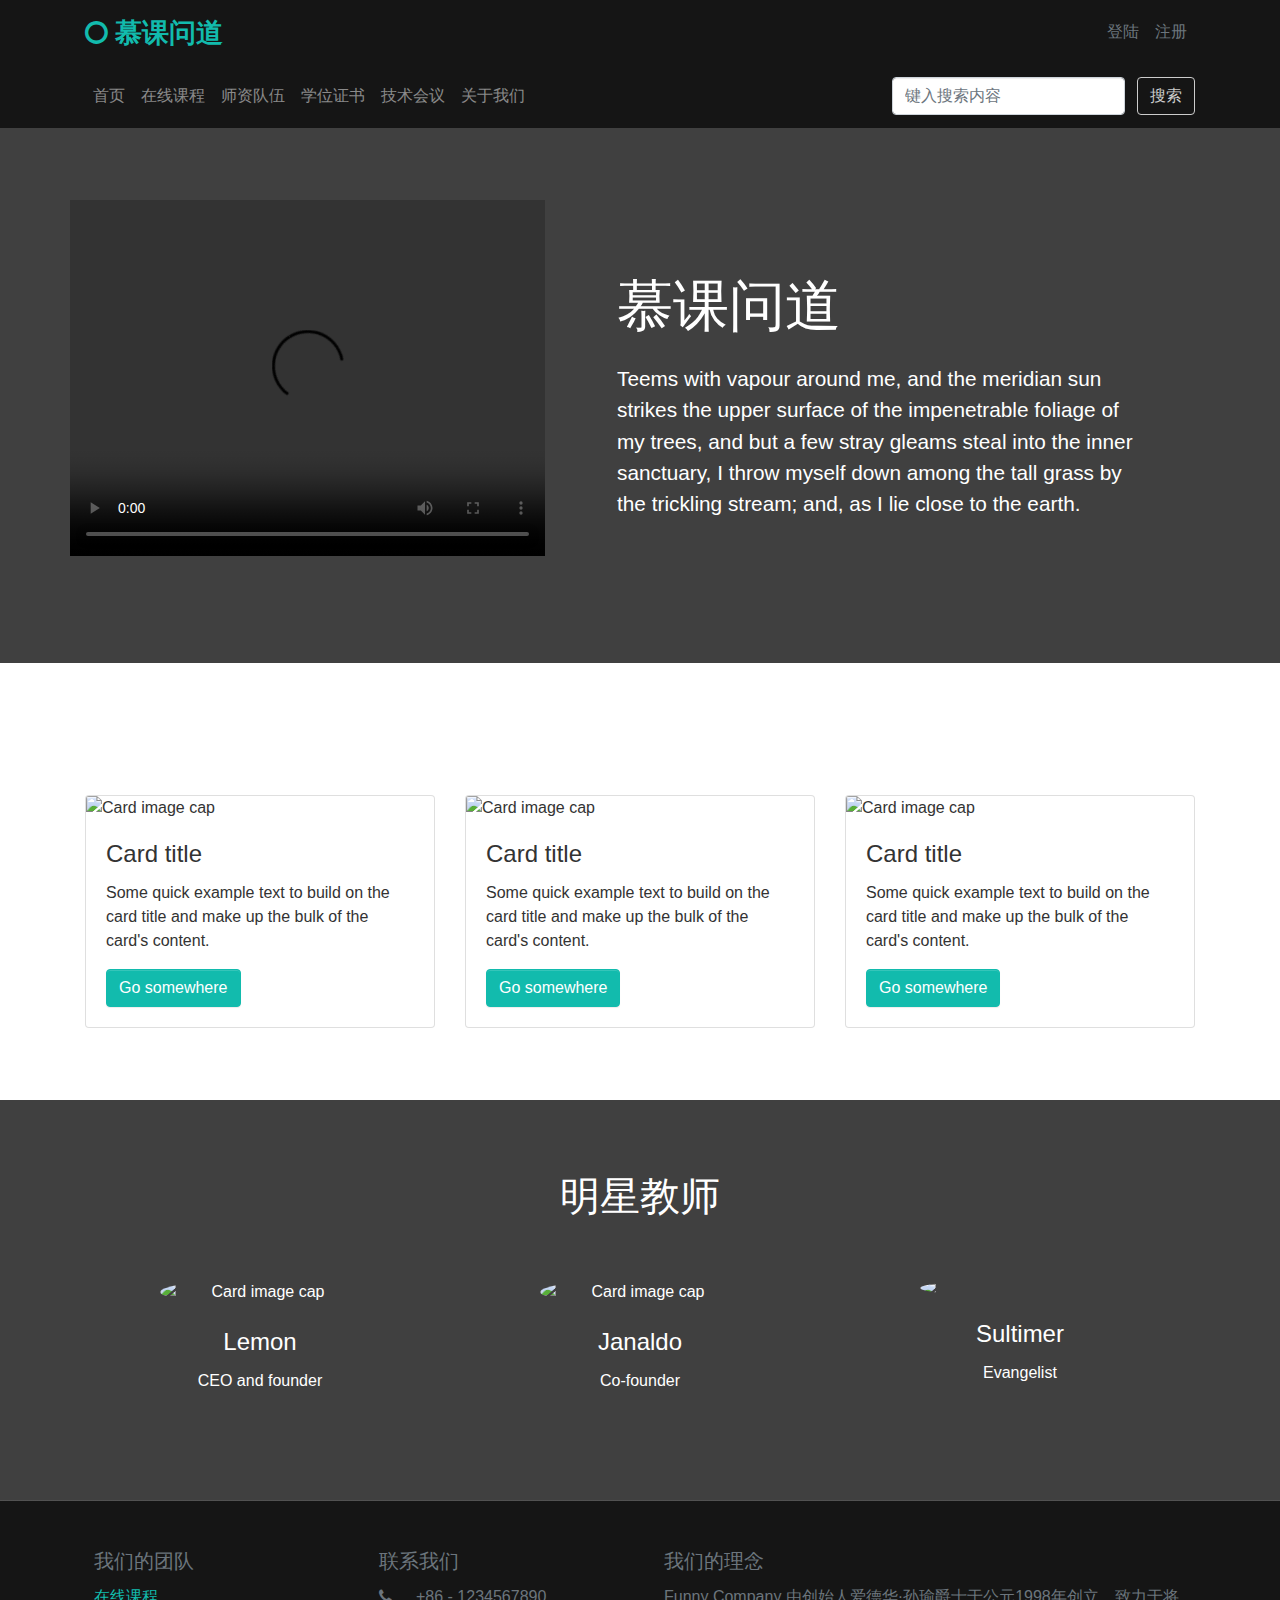
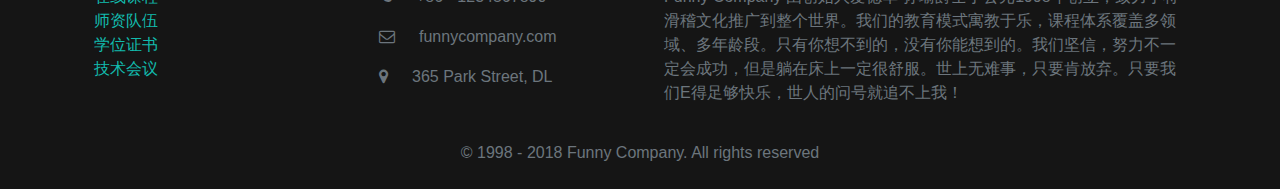
==== index.html @ a76199fa "Update the main pages" ====
<!DOCTYPE html>
<html lang="zh-cmn-Hans">
<head>
    <meta charset="UTF-8">
    <meta name="viewport" content="width=device-width, initial-scale=1">
    <title>慕课问道</title>
    <link rel="stylesheet" href="css/bootstrap.css" type="text/css">
    <link rel="stylesheet" href="css/user.css" type="text/css">
    <link rel="stylesheet" href="https://cdnjs.cloudflare.com/ajax/libs/font-awesome/4.7.0/css/font-awesome.min.css"
          type="text/css">
</head>
<body>
<!-- Header 顶部Logo栏 -->
<nav class="navbar navbar-expand-lg navbar-light bg-dark">
    <div class="container">
        <!-- Logo -->
        <a class="navbar-brand text-primary" href="#">
            <i class="fa d-line fa-lg fa-circle-o">
                <b>慕课问道</b>
            </i>
        </a>
        <!-- Collapse 入口 -->
        <button class="navbar-toggler navbar-toggler-right border-0" type="button" data-toggle="collapse"
                data-target="#user">
            <p class="navbar-brand mb-0 text-light">
                Log Here
            </p>
        </button>
        <!-- Collapse 内容 -->
        <div class="collapse navbar-collapse text-secondary" id="user">
            <ul class="navbar-nav mr-auto"></ul>
            <ul class="navbar-nav">
                <li class="nav-item">
                    <a class="nav-link text-muted text-right" data-toggle="modal" href="#signinmodal">登陆</a>
                </li>
                <li class="nav-item">
                    <a class="nav-link text-muted text-right" data-toggle="modal" href="#signupmodal">注册</a>
                </li>
            </ul>
        </div>
    </div>
</nav>
<!-- 登录模态框的实现 -->
<div class="modal fade" id="signinmodal" tabindex="-1" role="dialog">
    <div class="modal-dialog">
        <div class="modal-content">
            <div class="modal-header">
                <h4>登录</h4>
                <button type="button" class="close" data-dismiss="modal">
                    &times;
                </button>
            </div>
            <div class="modal-body">
                <div class="container">
                    <div class="row">
                        <div class="col-md-12">
                            <form method="post" action="">
                                <div class="form-group">
                                    <label>用户名：</label>
                                    <div class="form-group">
                                        <input type="text" class="form-control" name="username" placeholder="请输入用户名">
                                    </div>
                                </div>
                                <div class="form-group">
                                    <label>密码：</label>
                                    <div class="form-group">
                                        <input type="password" class="form-control" name="pwd" placeholder="请输入密码">
                                    </div>
                                </div>
                                <div class="form-check mt-2">
                                    <input class="form-check-input" type="checkbox" id="remenberme" value="on">
                                    <label class="form-check-label" for="remenberme">记住登陆状态</label>
                                </div>
                                <hr>
                                <button type="submit" class="btn btn-secondary my-2">登录</button>
                            </form>
                        </div>
                    </div>
                </div>
            </div>
        </div>
    </div>
</div>
<!-- 注册模态框的实现 -->
<div class="modal fade" id="signupmodal" tabindex="-1" role="dialog">
    <div class="modal-dialog">
        <div class="modal-content">
            <div class="modal-header">
                <h4>注册</h4>
                <button type="button" class="close" data-dismiss="modal">
                    &times;
                </button>
            </div>
            <div class="modal-body">
                <div class="container">
                    <div class="row">
                        <div class="col-md-12">
                            <form method="post" action="">
                                <div class="form-group">
                                    <label>用户名：</label>
                                    <div class="form-group">
                                        <input type="text" class="form-control" name="username"
                                               placeholder="Like： 孙瑜爵士">
                                    </div>
                                </div>
                                <div class="form-group">
                                    <label>邮箱：</label>
                                    <div class="form-group">
                                        <input type="email" class="form-control" name="email"
                                               placeholder="Like： Sunyu@gmail.com">
                                    </div>
                                </div>
                                <div class="form-group">
                                    <label>密码：</label>
                                    <div class="form-group">
                                        <input type="password" class="form-control" name="pwd"
                                               placeholder="Password Here" id="pwd">
                                    </div>
                                </div>
                                <div class="form-group">
                                    <label>确认密码：</label>
                                    <div class="form-group">
                                        <input type="password" class="form-control" name="pwd_check"
                                               placeholder="Password Again" id="pwd_check" onkeyup="validate()">
                                    </div>
                                </div>
                                <p class="text-danger form-text" id="error"></p>
                                <hr>
                                <button type="submit" class="btn btn-secondary my-2" id="submit">注册</button>
                            </form>
                        </div>
                    </div>
                </div>
            </div>
        </div>
    </div>
</div>
<!-- Header End -->
<!-- Navigator 导航栏 -->
<nav class="navbar navbar-expand-lg navbar-dark bg-dark">
    <div class="container">
        <!-- Collapse 入口 -->
        <button class="navbar-toggler navbar-toggler-right border-0 p-0" type="button" data-toggle="collapse"
                data-target="#navigator">
            <p class="navbar-brand mb-0 text-light">
                <i class="fa d-inline fa-lg fa-stop-circle"></i>
                Navigator
            </p>
        </button>
        <!-- Collapse 内容 -->
        <div class="collapse navbar-collapse text-secondary" id="navigator">
            <ul class="navbar-nav mr-auto">
                <li class="nav-item">
                    <a class="nav-link" href="index.html">首页</a>
                </li>
                <li class="nav-item">
                    <a class="nav-link" href="courses.html">在线课程</a>
                </li>
                <li class="nav-item">
                    <a class="nav-link" href="teachers.html">师资队伍</a>
                </li>
                <li class="nav-item">
                    <a class="nav-link" href="certifications.html">学位证书</a>
                </li>
                <li class="nav-item">
                    <a class="nav-link" href="meetings.html">技术会议</a>
                </li>
                <li class="nav-item">
                    <a class="nav-link" href="about.html">关于我们</a>
                </li>
            </ul>
        </div>
        <!-- 搜索框的实现 -->
        <form class="form-inline my-2 my-lg-0">
            <input class="form-control mr-sm-2" type="text" placeholder="键入搜索内容">
            <button class="btn my-2 my-sm-0 btn-outline-info bg-dark" type="submit">
                搜索
            </button>
        </form>
    </div>
</nav>
<!-- Navigator End -->
<!-- Body 网页主体 -->

<div class="py-5 text-white" style="background-image: linear-gradient(to bottom, rgba(0, 0, 0, .75), rgba(0, 0, 0, .75)), url(images/PC.jpg);  background-position: center center, center center;  background-size: cover, cover;  background-repeat: repeat, repeat;" >
    <div class="container">
      <div class="row">
        <div class="col-lg-5 p-0">
          <div class="embed-responsive embed-responsive-4by3"> <video src="https://static.pingendo.com/video-placeholder.mp4" class="embed-responsive-item" type="video/mp4" controls="controls"> Your browser does not support HTML5 video. </video> </div>
        </div>
        <div class="p-5 col-lg-7 d-flex flex-column justify-content-center">
          <h3 class="display-4 mb-3">慕课问道</h3>
          <p class="lead mb-0">Teems with vapour around me, and the meridian sun strikes the upper surface of the impenetrable foliage of my trees, and but a few stray gleams steal into the inner sanctuary, I throw myself down among the tall grass by the trickling stream; and, as I lie close to the earth.</p>
        </div>
      </div>
    </div>
  </div>
  <div class="py-5" style="background-image: url(&quot;images/tower.jpg&quot;); background-position: right bottom; background-size: cover; background-repeat: repeat; background-attachment: fixed;">
    <div class="container">
      <div class="row">
        <div class="col-md-12">
          <h1 align="center" class="text-white">网红课程</h1>
        </div>
      </div>
    </div>
    <div class="container">
      <div class="row">
        <div class="col-md-4">
          <div class="card"> <img class="card-img-top" src="https://static.pingendo.com/cover-moon.svg" alt="Card image cap">
            <div class="card-body">
              <h4 class="card-title">Card title</h4>
              <p class="card-text">Some quick example text to build on the card title and make up the bulk of the card's content.</p> <a href="#" class="btn btn-primary">Go somewhere</a>
            </div>
          </div>
        </div>
        <div class="col-md-4">
          <div class="card"> <img class="card-img-top" src="https://static.pingendo.com/cover-moon.svg" alt="Card image cap">
            <div class="card-body">
              <h4 class="card-title">Card title</h4>
              <p class="card-text">Some quick example text to build on the card title and make up the bulk of the card's content.</p> <a href="#" class="btn btn-primary">Go somewhere</a>
            </div>
          </div>
        </div>
        <div class="col-md-4">
          <div class="card"> <img class="card-img-top" src="https://static.pingendo.com/cover-moon.svg" alt="Card image cap">
            <div class="card-body">
              <h4 class="card-title">Card title</h4>
              <p class="card-text">Some quick example text to build on the card title and make up the bulk of the card's content.</p> <a href="#" class="btn btn-primary">Go somewhere</a>
            </div>
          </div>
        </div>
      </div>
    </div>
  </div>
  <div class="py-5 text-center text-white" style="    background-image: linear-gradient(to bottom, rgba(0, 0, 0, .75), rgba(0, 0, 0, .75)), url(images/coding.jpg);    background-position: center center, center center;  background-size: cover, cover;  background-repeat: repeat, repeat;">
    <div class="container">
      <div class="row">
        <div class="mx-auto col-md-12">
          <h1 class="mb-3">明星教师</h1>
        </div>
      </div>
      <div class="row">
        <div class="col-lg-4 col-md-6 p-4"> <img class="img-fluid d-block mb-3 mx-auto rounded-circle" src="https://static.pingendo.com/img-placeholder-1.svg" alt="Card image cap" width="200">
          <h4> <b>Lemon</b> </h4>
          <p class="mb-0">CEO and founder</p>
        </div>
        <div class="col-lg-4 col-md-6 p-4"> <img class="img-fluid d-block mb-3 mx-auto rounded-circle" src="https://static.pingendo.com/img-placeholder-2.svg" alt="Card image cap" width="200">
          <h4> <b>Janaldo</b> </h4>
          <p class="mb-0">Co-founder</p>
        </div>
        <div class="col-lg-4 p-4"> <img class="img-fluid d-block mb-3 mx-auto rounded-circle" src="https://static.pingendo.com/img-placeholder-3.svg" width="200">
          <h4> <b>Sultimer</b> </h4>
          <p class="mb-0">Evangelist</p>
        </div>
      </div>
    </div>
  </div>


<!-- Body End -->
<!-- Footer 网页底部 -->
<div class="py-3 bg-dark text-muted">
    <div class="container">
        <div class="row">
            <div class="col-lg-3 col-6 p-3">
                <h5><b>我们的团队</b></h5>
                <ul class="list-unstyled">
                    <li><a href="courses.html">在线课程</a></li>
                    <li><a href="teachers.html">师资队伍</a></li>
                    <li><a href="certifications.html">学位证书</a></li>
                    <li><a href="meetings.html">技术会议</a></li>
                </ul>
            </div>
            <div class="p-3 col-lg-3 col-6" >
                <h5><b>联系我们</b></h5>
                <p class="text-muted">
                    <i class="fa d-inline mr-3 text-muted fa-phone"></i>+86 - 1234567890
                </p>
                <p class="text-muted">
                    <i class="fa d-inline mr-3 text-muted fa-envelope-o"></i>funnycompany.com
                </p>
                <p class="text-muted">
                    <i class="fa d-inline mr-3 fa-map-marker text-muted"></i>365 Park Street, DL
                </p>
            </div>
            <div class="col-lg-6 col-md-6 p-3">
                <h5><b>我们的理念</b></h5>
                <p class="mb-0">
                    Funny Company
                    由创始人爱德华·孙瑜爵士于公元1998年创立，致力于将滑稽文化推广到整个世界。我们的教育模式寓教于乐，课程体系覆盖多领域、多年龄段。只有你想不到的，没有你能想到的。我们坚信，努力不一定会成功，但是躺在床上一定很舒服。世上无难事，只要肯放弃。只要我们E得足够快乐，世人的问号就追不上我！
                </p>
            </div>
        </div>
        <div class="row">
            <div class="col-md-12 text-center">
                <p class="mb-0 mt-2">© 1998 - 2018 Funny Company. All rights reserved</p>
            </div>
        </div>
    </div>
</div>
<!-- Footer End -->
<!-- Javascript 脚本 -->
<script src="https://code.jquery.com/jquery-3.3.1.slim.min.js"></script>
<script src="js/bootstrap.js"></script>
<script>
    // Header 模态框的显示
    $('signinmodal').modal('show');
    $('signupmodal').modal('show');

    // 注册模态框中密码是否一致的判断
    function validate() {
        var pw1 = document.getElementById("pwd").value;
        var pw2 = document.getElementById("pwd_check").value;
        if (pw1 !== pw2) {
            document.getElementById("error").innerHTML = "两次密码输入不一致";
            document.getElementById("submit").disabled = true;
        }
        else {
            document.getElementById("error").innerHTML = "";
            document.getElementById("submit").disabled = false;
        }
    }
</script>
<!-- Javascript End -->
</body>
</html>
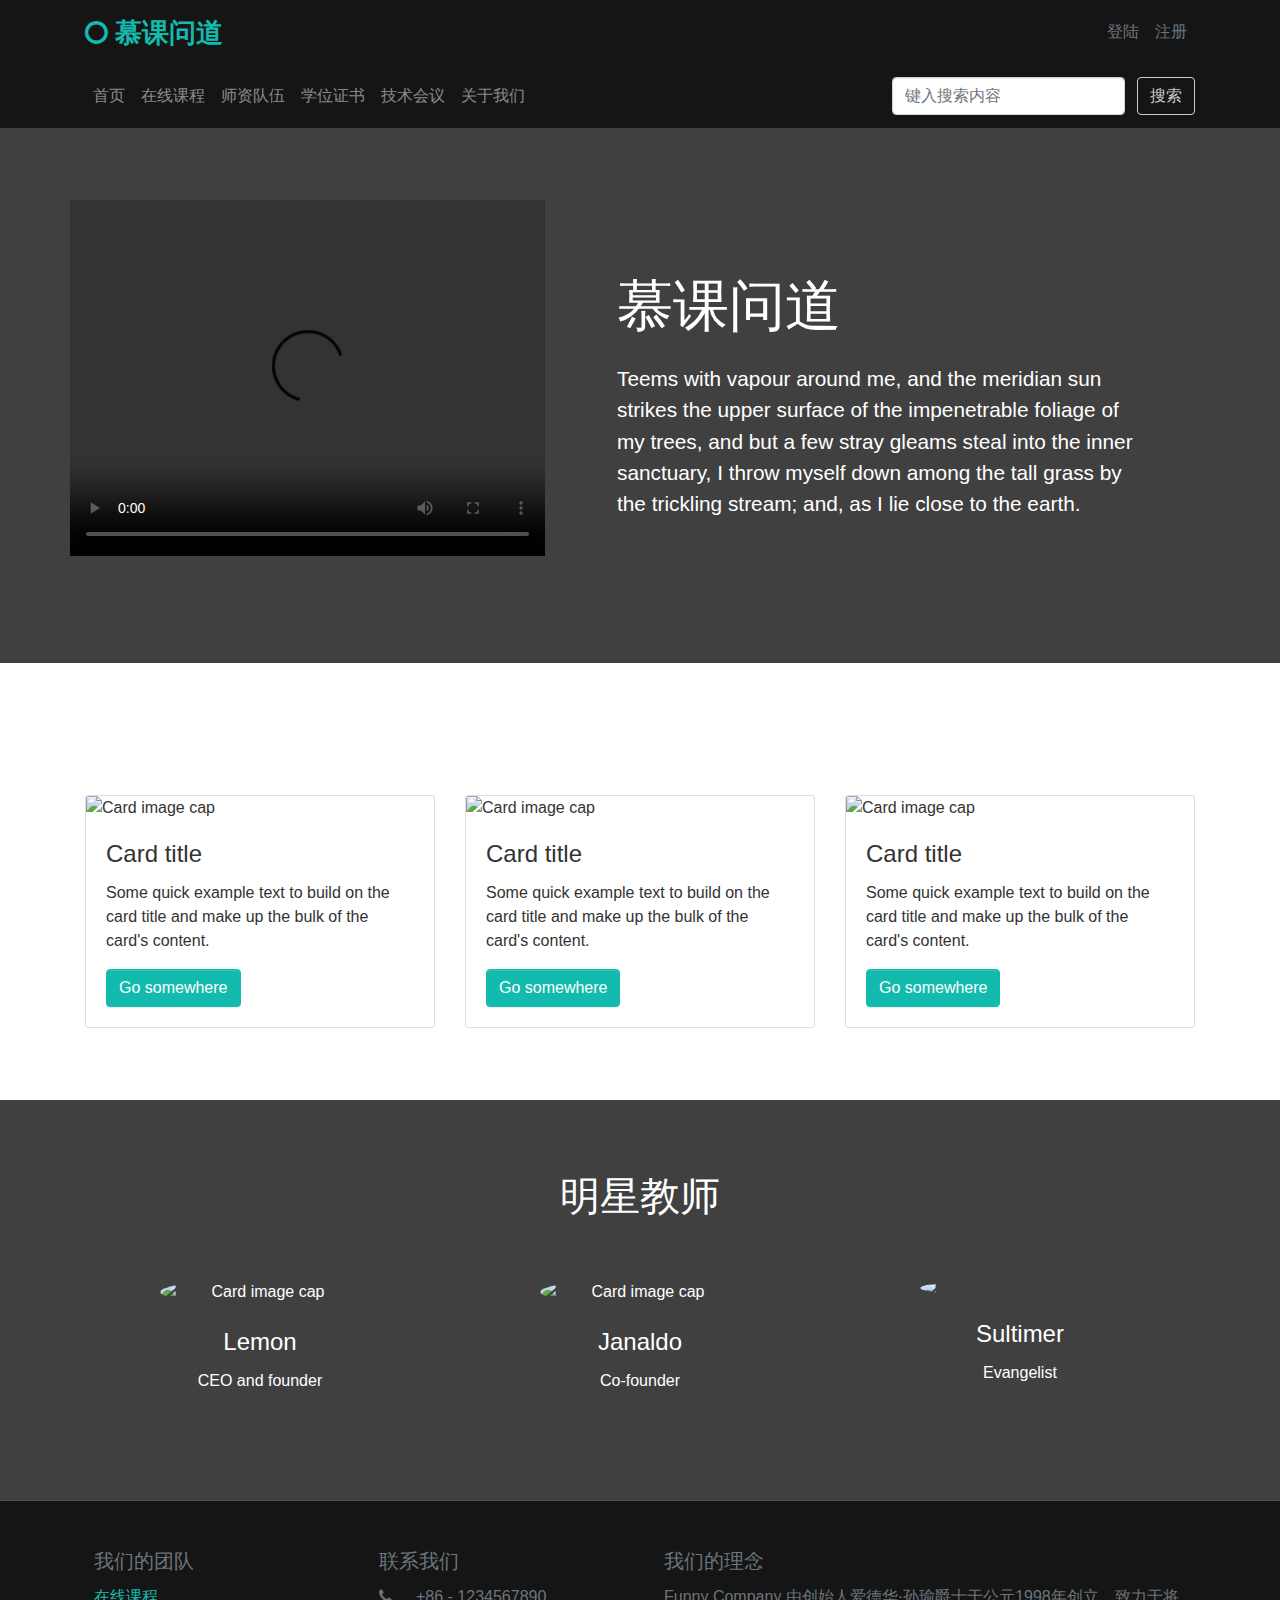
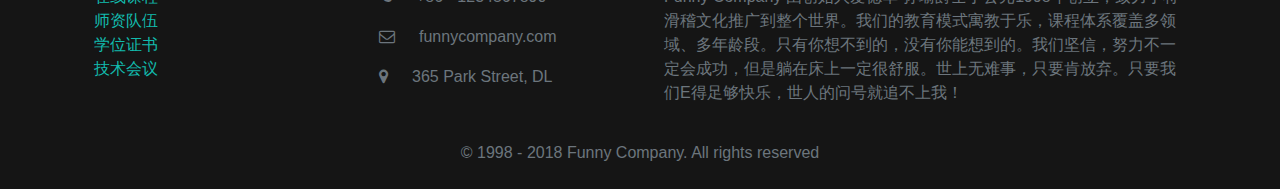
==== commit 4b486708: "Merge pull request #5 from Bye-lemon/master" ====
--- a/index.html
+++ b/index.html
@@ -320,6 +320,13 @@
             document.getElementById("submit").disabled = false;
         }
     }
+
+    // 搜索URL中文乱码的解决
+    $("submitbutton").click(function () {
+        var searchText = jQuery.trim($("search").val());
+        var searchUrl = encodeURI("result.html?key=" + searchText);   //使用encodeURI编码
+        window.location.href = searchUrl;
+    });
 </script>
 <!-- Javascript End -->
 </body>
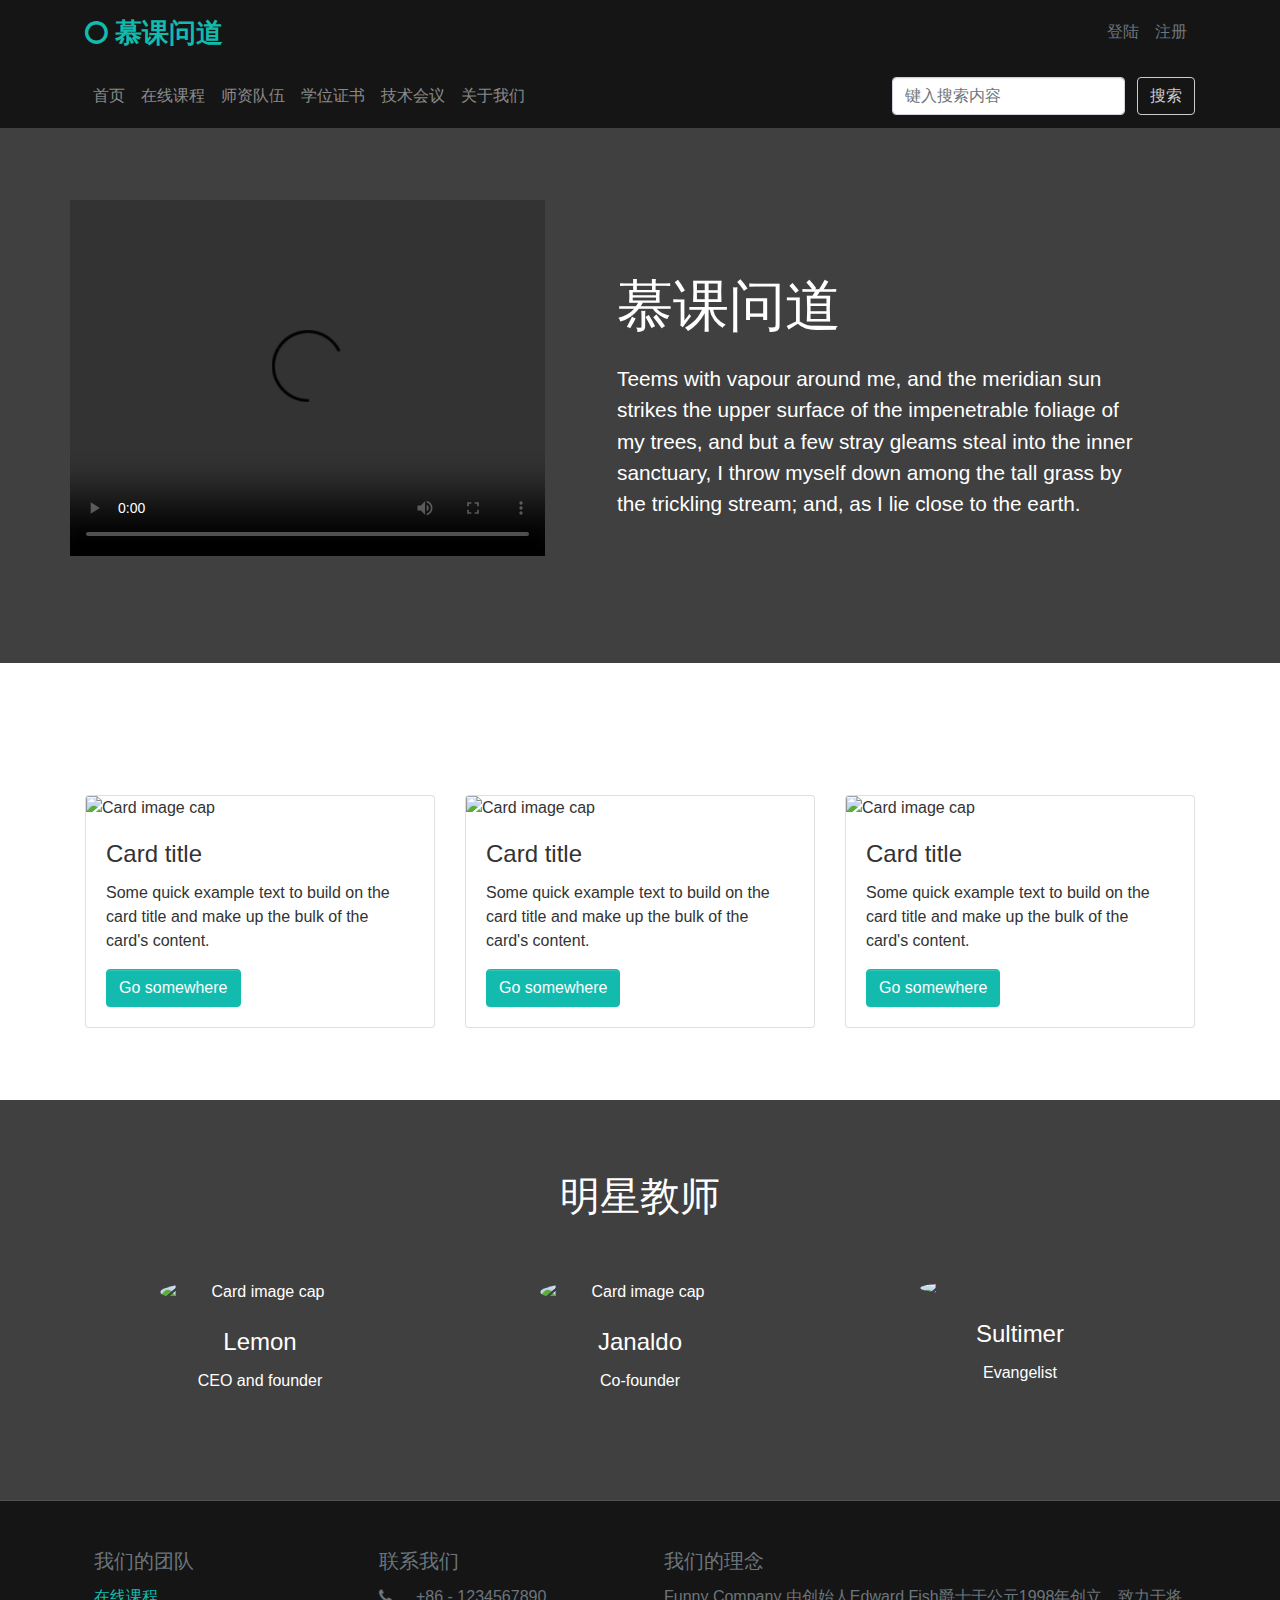
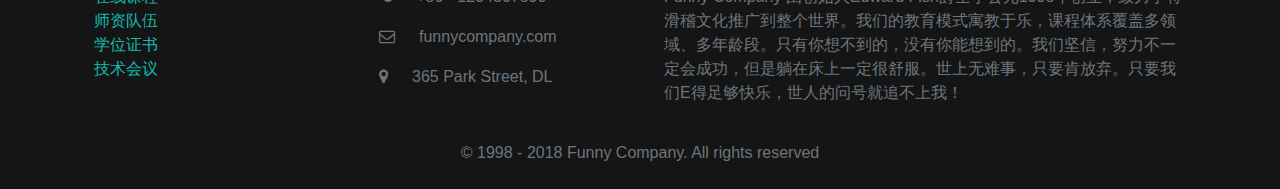
==== commit e2df89eb: "Replace All Comment Signal" ====
--- a/index.html
+++ b/index.html
@@ -100,14 +100,14 @@
                                     <label>用户名：</label>
                                     <div class="form-group">
                                         <input type="text" class="form-control" name="username"
-                                               placeholder="Like： 孙瑜爵士">
+                                               placeholder="Like： Edward Fish">
                                     </div>
                                 </div>
                                 <div class="form-group">
                                     <label>邮箱：</label>
                                     <div class="form-group">
                                         <input type="email" class="form-control" name="email"
-                                               placeholder="Like： Sunyu@gmail.com">
+                                               placeholder="Like： Edward_Fish@gmail.com">
                                     </div>
                                 </div>
                                 <div class="form-group">
@@ -171,9 +171,9 @@
             </ul>
         </div>
         <!-- 搜索框的实现 -->
-        <form class="form-inline my-2 my-lg-0">
-            <input class="form-control mr-sm-2" type="text" placeholder="键入搜索内容">
-            <button class="btn my-2 my-sm-0 btn-outline-info bg-dark" type="submit">
+        <form class="form-inline my-2 my-lg-0" method="get" action="result.html">
+            <input class="form-control mr-sm-2" type="text" name="key" id="search" placeholder="键入搜索内容">
+            <button class="btn my-2 my-sm-0 btn-outline-info bg-dark" type="submit" id="submitbutton">
                 搜索
             </button>
         </form>
@@ -181,82 +181,99 @@
 </nav>
 <!-- Navigator End -->
 <!-- Body 网页主体 -->
-
-<div class="py-5 text-white" style="background-image: linear-gradient(to bottom, rgba(0, 0, 0, .75), rgba(0, 0, 0, .75)), url(images/PC.jpg);  background-position: center center, center center;  background-size: cover, cover;  background-repeat: repeat, repeat;" >
-    <div class="container">
-      <div class="row">
-        <div class="col-lg-5 p-0">
-          <div class="embed-responsive embed-responsive-4by3"> <video src="https://static.pingendo.com/video-placeholder.mp4" class="embed-responsive-item" type="video/mp4" controls="controls"> Your browser does not support HTML5 video. </video> </div>
-        </div>
-        <div class="p-5 col-lg-7 d-flex flex-column justify-content-center">
-          <h3 class="display-4 mb-3">慕课问道</h3>
-          <p class="lead mb-0">Teems with vapour around me, and the meridian sun strikes the upper surface of the impenetrable foliage of my trees, and but a few stray gleams steal into the inner sanctuary, I throw myself down among the tall grass by the trickling stream; and, as I lie close to the earth.</p>
-        </div>
-      </div>
-    </div>
-  </div>
-  <div class="py-5" style="background-image: url(&quot;images/tower.jpg&quot;); background-position: right bottom; background-size: cover; background-repeat: repeat; background-attachment: fixed;">
-    <div class="container">
-      <div class="row">
-        <div class="col-md-12">
-          <h1 align="center" class="text-white">网红课程</h1>
-        </div>
-      </div>
-    </div>
-    <div class="container">
-      <div class="row">
-        <div class="col-md-4">
-          <div class="card"> <img class="card-img-top" src="https://static.pingendo.com/cover-moon.svg" alt="Card image cap">
-            <div class="card-body">
-              <h4 class="card-title">Card title</h4>
-              <p class="card-text">Some quick example text to build on the card title and make up the bulk of the card's content.</p> <a href="#" class="btn btn-primary">Go somewhere</a>
-            </div>
-          </div>
-        </div>
-        <div class="col-md-4">
-          <div class="card"> <img class="card-img-top" src="https://static.pingendo.com/cover-moon.svg" alt="Card image cap">
-            <div class="card-body">
-              <h4 class="card-title">Card title</h4>
-              <p class="card-text">Some quick example text to build on the card title and make up the bulk of the card's content.</p> <a href="#" class="btn btn-primary">Go somewhere</a>
-            </div>
-          </div>
-        </div>
-        <div class="col-md-4">
-          <div class="card"> <img class="card-img-top" src="https://static.pingendo.com/cover-moon.svg" alt="Card image cap">
-            <div class="card-body">
-              <h4 class="card-title">Card title</h4>
-              <p class="card-text">Some quick example text to build on the card title and make up the bulk of the card's content.</p> <a href="#" class="btn btn-primary">Go somewhere</a>
-            </div>
-          </div>
-        </div>
-      </div>
-    </div>
-  </div>
-  <div class="py-5 text-center text-white" style="    background-image: linear-gradient(to bottom, rgba(0, 0, 0, .75), rgba(0, 0, 0, .75)), url(images/coding.jpg);    background-position: center center, center center;  background-size: cover, cover;  background-repeat: repeat, repeat;">
-    <div class="container">
-      <div class="row">
-        <div class="mx-auto col-md-12">
-          <h1 class="mb-3">明星教师</h1>
-        </div>
-      </div>
-      <div class="row">
-        <div class="col-lg-4 col-md-6 p-4"> <img class="img-fluid d-block mb-3 mx-auto rounded-circle" src="https://static.pingendo.com/img-placeholder-1.svg" alt="Card image cap" width="200">
-          <h4> <b>Lemon</b> </h4>
-          <p class="mb-0">CEO and founder</p>
-        </div>
-        <div class="col-lg-4 col-md-6 p-4"> <img class="img-fluid d-block mb-3 mx-auto rounded-circle" src="https://static.pingendo.com/img-placeholder-2.svg" alt="Card image cap" width="200">
-          <h4> <b>Janaldo</b> </h4>
-          <p class="mb-0">Co-founder</p>
-        </div>
-        <div class="col-lg-4 p-4"> <img class="img-fluid d-block mb-3 mx-auto rounded-circle" src="https://static.pingendo.com/img-placeholder-3.svg" width="200">
-          <h4> <b>Sultimer</b> </h4>
-          <p class="mb-0">Evangelist</p>
-        </div>
-      </div>
-    </div>
-  </div>
-
-
+<div class="py-5 text-white"
+     style="background-image: linear-gradient(to bottom, rgba(0, 0, 0, .75), rgba(0, 0, 0, .75)), url(img/PC.jpg);  background-position: center center, center center;  background-size: cover, cover;  background-repeat: repeat, repeat;">
+    <div class="container">
+        <div class="row">
+            <div class="col-lg-5 p-0">
+                <div class="embed-responsive embed-responsive-4by3">
+                    <video src="https://static.pingendo.com/video-placeholder.mp4" class="embed-responsive-item"
+                           type="video/mp4" controls="controls"> Your browser does not support HTML5 video.
+                    </video>
+                </div>
+            </div>
+            <div class="p-5 col-lg-7 d-flex flex-column justify-content-center">
+                <h3 class="display-4 mb-3">慕课问道</h3>
+                <p class="lead mb-0">Teems with vapour around me, and the meridian sun strikes the upper surface of the
+                    impenetrable foliage of my trees, and but a few stray gleams steal into the inner sanctuary, I throw
+                    myself down among the tall grass by the trickling stream; and, as I lie close to the earth.</p>
+            </div>
+        </div>
+    </div>
+</div>
+<div class="py-5"
+     style="background-image: url(img/tower.jpg); background-position: right bottom; background-size: cover; background-repeat: repeat; background-attachment: fixed;">
+    <div class="container">
+        <div class="row">
+            <div class="col-md-12">
+                <h1 align="center" class="text-white">网红课程</h1>
+            </div>
+        </div>
+    </div>
+    <div class="container">
+        <div class="row">
+            <div class="col-md-4">
+                <div class="card"><img class="card-img-top" src="https://static.pingendo.com/cover-moon.svg"
+                                       alt="Card image cap">
+                    <div class="card-body">
+                        <h4 class="card-title">Card title</h4>
+                        <p class="card-text">Some quick example text to build on the card title and make up the bulk of
+                            the card's content.</p> <a href="#" class="btn btn-primary">Go somewhere</a>
+                    </div>
+                </div>
+            </div>
+            <div class="col-md-4">
+                <div class="card"><img class="card-img-top" src="https://static.pingendo.com/cover-moon.svg"
+                                       alt="Card image cap">
+                    <div class="card-body">
+                        <h4 class="card-title">Card title</h4>
+                        <p class="card-text">Some quick example text to build on the card title and make up the bulk of
+                            the card's content.</p> <a href="#" class="btn btn-primary">Go somewhere</a>
+                    </div>
+                </div>
+            </div>
+            <div class="col-md-4">
+                <div class="card"><img class="card-img-top" src="https://static.pingendo.com/cover-moon.svg"
+                                       alt="Card image cap">
+                    <div class="card-body">
+                        <h4 class="card-title">Card title</h4>
+                        <p class="card-text">Some quick example text to build on the card title and make up the bulk of
+                            the card's content.</p> <a href="#" class="btn btn-primary">Go somewhere</a>
+                    </div>
+                </div>
+            </div>
+        </div>
+    </div>
+</div>
+<div class="py-5 text-center text-white"
+     style="    background-image: linear-gradient(to bottom, rgba(0, 0, 0, .75), rgba(0, 0, 0, .75)), url(img/coding.jpg);    background-position: center center, center center;  background-size: cover, cover;  background-repeat: repeat, repeat;">
+    <div class="container">
+        <div class="row">
+            <div class="mx-auto col-md-12">
+                <h1 class="mb-3">明星教师</h1>
+            </div>
+        </div>
+        <div class="row">
+            <div class="col-lg-4 col-md-6 p-4"><img class="img-fluid d-block mb-3 mx-auto rounded-circle"
+                                                    src="https://static.pingendo.com/img-placeholder-1.svg"
+                                                    alt="Card image cap" width="200">
+                <h4><b>Lemon</b></h4>
+                <p class="mb-0">CEO and founder</p>
+            </div>
+            <div class="col-lg-4 col-md-6 p-4"><img class="img-fluid d-block mb-3 mx-auto rounded-circle"
+                                                    src="https://static.pingendo.com/img-placeholder-2.svg"
+                                                    alt="Card image cap" width="200">
+                <h4><b>Janaldo</b></h4>
+                <p class="mb-0">Co-founder</p>
+            </div>
+            <div class="col-lg-4 p-4"><img class="img-fluid d-block mb-3 mx-auto rounded-circle"
+                                           src="https://static.pingendo.com/img-placeholder-3.svg" width="200">
+                <h4><b>Sultimer</b></h4>
+                <p class="mb-0">Evangelist</p>
+            </div>
+        </div>
+    </div>
+</div>
 <!-- Body End -->
 <!-- Footer 网页底部 -->
 <div class="py-3 bg-dark text-muted">
@@ -271,7 +288,7 @@
                     <li><a href="meetings.html">技术会议</a></li>
                 </ul>
             </div>
-            <div class="p-3 col-lg-3 col-6" >
+            <div class="p-3 col-lg-3 col-6">
                 <h5><b>联系我们</b></h5>
                 <p class="text-muted">
                     <i class="fa d-inline mr-3 text-muted fa-phone"></i>+86 - 1234567890
@@ -287,7 +304,7 @@
                 <h5><b>我们的理念</b></h5>
                 <p class="mb-0">
                     Funny Company
-                    由创始人爱德华·孙瑜爵士于公元1998年创立，致力于将滑稽文化推广到整个世界。我们的教育模式寓教于乐，课程体系覆盖多领域、多年龄段。只有你想不到的，没有你能想到的。我们坚信，努力不一定会成功，但是躺在床上一定很舒服。世上无难事，只要肯放弃。只要我们E得足够快乐，世人的问号就追不上我！
+                    由创始人Edward Fish爵士于公元1998年创立，致力于将滑稽文化推广到整个世界。我们的教育模式寓教于乐，课程体系覆盖多领域、多年龄段。只有你想不到的，没有你能想到的。我们坚信，努力不一定会成功，但是躺在床上一定很舒服。世上无难事，只要肯放弃。只要我们E得足够快乐，世人的问号就追不上我！
                 </p>
             </div>
         </div>
@@ -300,7 +317,7 @@
 </div>
 <!-- Footer End -->
 <!-- Javascript 脚本 -->
-<script src="https://code.jquery.com/jquery-3.3.1.slim.min.js"></script>
+<script src="https://code.jquery.com/jquery-3.3.1.min.js"></script>
 <script src="js/bootstrap.js"></script>
 <script>
     // Header 模态框的显示
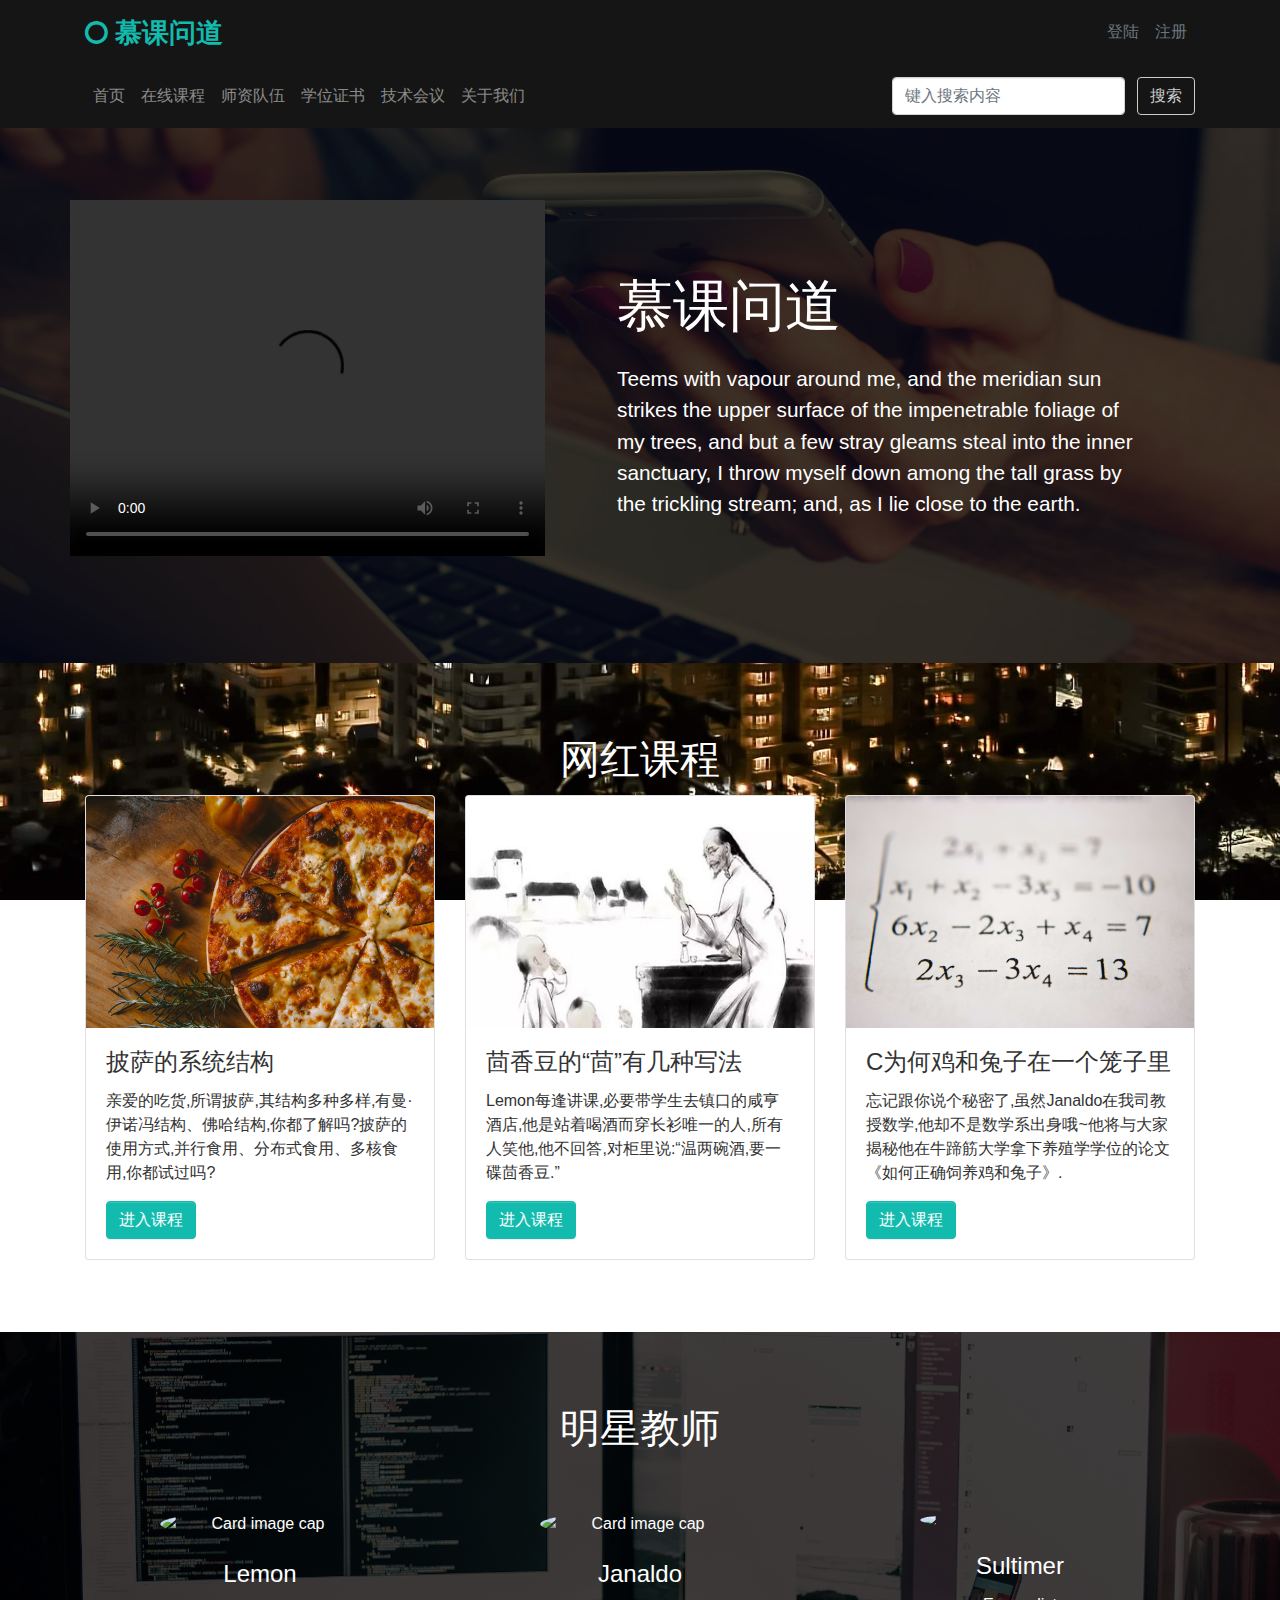
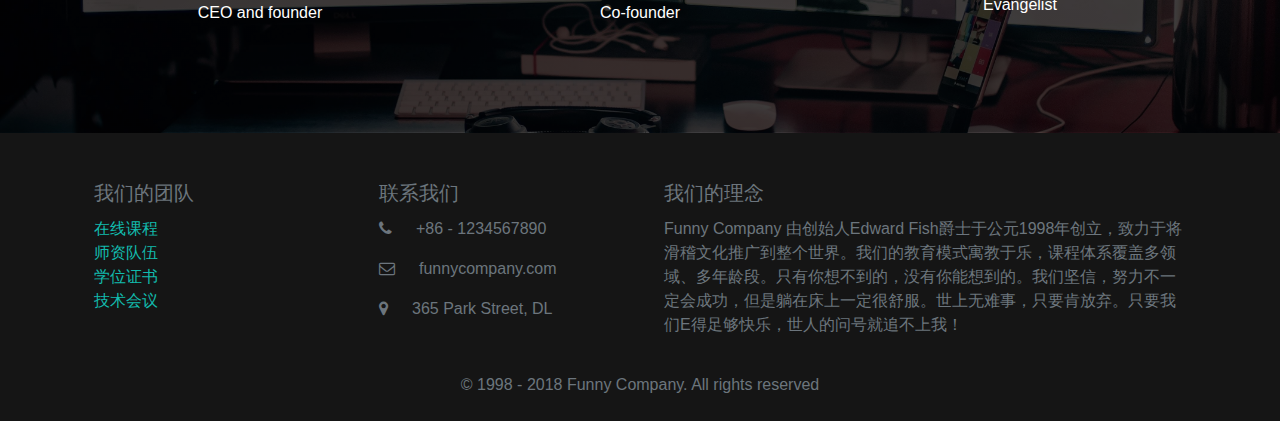
==== commit d2ab1613: "Update the main pages and Add the video" ====
--- a/index.html
+++ b/index.html
@@ -181,100 +181,82 @@
 </nav>
 <!-- Navigator End -->
 <!-- Body 网页主体 -->
-<div class="py-5 text-white"
-     style="background-image: linear-gradient(to bottom, rgba(0, 0, 0, .75), rgba(0, 0, 0, .75)), url(img/PC.jpg);  background-position: center center, center center;  background-size: cover, cover;  background-repeat: repeat, repeat;">
-    <div class="container">
-        <div class="row">
-            <div class="col-lg-5 p-0">
-                <div class="embed-responsive embed-responsive-4by3">
-                    <video src="https://static.pingendo.com/video-placeholder.mp4" class="embed-responsive-item"
-                           type="video/mp4" controls="controls"> Your browser does not support HTML5 video.
-                    </video>
-                </div>
-            </div>
-            <div class="p-5 col-lg-7 d-flex flex-column justify-content-center">
-                <h3 class="display-4 mb-3">慕课问道</h3>
-                <p class="lead mb-0">Teems with vapour around me, and the meridian sun strikes the upper surface of the
-                    impenetrable foliage of my trees, and but a few stray gleams steal into the inner sanctuary, I throw
-                    myself down among the tall grass by the trickling stream; and, as I lie close to the earth.</p>
-            </div>
-        </div>
-    </div>
-</div>
-<div class="py-5"
-     style="background-image: url(img/tower.jpg); background-position: right bottom; background-size: cover; background-repeat: repeat; background-attachment: fixed;">
-    <div class="container">
-        <div class="row">
-            <div class="col-md-12">
-                <h1 align="center" class="text-white">网红课程</h1>
-            </div>
-        </div>
-    </div>
-    <div class="container">
-        <div class="row">
-            <div class="col-md-4">
-                <div class="card"><img class="card-img-top" src="https://static.pingendo.com/cover-moon.svg"
-                                       alt="Card image cap">
-                    <div class="card-body">
-                        <h4 class="card-title">Card title</h4>
-                        <p class="card-text">Some quick example text to build on the card title and make up the bulk of
-                            the card's content.</p> <a href="#" class="btn btn-primary">Go somewhere</a>
-                    </div>
-                </div>
-            </div>
-            <div class="col-md-4">
-                <div class="card"><img class="card-img-top" src="https://static.pingendo.com/cover-moon.svg"
-                                       alt="Card image cap">
-                    <div class="card-body">
-                        <h4 class="card-title">Card title</h4>
-                        <p class="card-text">Some quick example text to build on the card title and make up the bulk of
-                            the card's content.</p> <a href="#" class="btn btn-primary">Go somewhere</a>
-                    </div>
-                </div>
-            </div>
-            <div class="col-md-4">
-                <div class="card"><img class="card-img-top" src="https://static.pingendo.com/cover-moon.svg"
-                                       alt="Card image cap">
-                    <div class="card-body">
-                        <h4 class="card-title">Card title</h4>
-                        <p class="card-text">Some quick example text to build on the card title and make up the bulk of
-                            the card's content.</p> <a href="#" class="btn btn-primary">Go somewhere</a>
-                    </div>
-                </div>
-            </div>
-        </div>
-    </div>
-</div>
-<div class="py-5 text-center text-white"
-     style="    background-image: linear-gradient(to bottom, rgba(0, 0, 0, .75), rgba(0, 0, 0, .75)), url(img/coding.jpg);    background-position: center center, center center;  background-size: cover, cover;  background-repeat: repeat, repeat;">
-    <div class="container">
-        <div class="row">
-            <div class="mx-auto col-md-12">
-                <h1 class="mb-3">明星教师</h1>
-            </div>
-        </div>
-        <div class="row">
-            <div class="col-lg-4 col-md-6 p-4"><img class="img-fluid d-block mb-3 mx-auto rounded-circle"
-                                                    src="https://static.pingendo.com/img-placeholder-1.svg"
-                                                    alt="Card image cap" width="200">
-                <h4><b>Lemon</b></h4>
-                <p class="mb-0">CEO and founder</p>
-            </div>
-            <div class="col-lg-4 col-md-6 p-4"><img class="img-fluid d-block mb-3 mx-auto rounded-circle"
-                                                    src="https://static.pingendo.com/img-placeholder-2.svg"
-                                                    alt="Card image cap" width="200">
-                <h4><b>Janaldo</b></h4>
-                <p class="mb-0">Co-founder</p>
-            </div>
-            <div class="col-lg-4 p-4"><img class="img-fluid d-block mb-3 mx-auto rounded-circle"
-                                           src="https://static.pingendo.com/img-placeholder-3.svg" width="200">
-                <h4><b>Sultimer</b></h4>
-                <p class="mb-0">Evangelist</p>
-            </div>
-        </div>
-    </div>
-</div>
-<!-- Body End -->
+  <div class="py-5 text-white" style="background-image: linear-gradient(to bottom, rgba(0, 0, 0, .75), rgba(0, 0, 0, .75)), url(img/PC.jpg);  background-position: center center, center center;  background-size: cover, cover;  background-repeat: repeat, repeat;">
+    <div class="container">
+      <div class="row">
+        <div class="col-lg-5 p-0">
+          <div class="embed-responsive embed-responsive-4by3">
+            <video class="embed-responsive-item" type="video/mp4" controls="controls" src="video/Typing_dark.mov"> Your browser does not support HTML5 video. </video>
+          </div>
+        </div>
+        <div class="p-5 col-lg-7 d-flex flex-column justify-content-center">
+          <h3 class="display-4 mb-3">慕课问道</h3>
+          <p class="lead mb-0">Teems with vapour around me, and the meridian sun strikes the upper surface of the impenetrable foliage of my trees, and but a few stray gleams steal into the inner sanctuary, I throw myself down among the tall grass by the trickling stream; and, as I lie close to the earth.</p>
+        </div>
+      </div>
+    </div>
+  </div>
+  <div class="py-5" style="background-image: url(img/tower.jpg); background-position: right bottom; background-size: cover; background-repeat: repeat; background-attachment: fixed;">
+    <div class="container">
+      <div class="row">
+        <div class="col-md-12">
+          <h1 align="center" class="text-white">网红课程</h1>
+        </div>
+      </div>
+    </div>
+    <div class="container">
+      <div class="row">
+        <div class="col-md-4">
+          <div class="card"><img class="card-img-top" src="img/search/Pizza.jpg" alt="Card image cap">
+            <div class="card-body">
+              <h4 class="card-title">披萨的系统结构</h4>
+              <p class="card-text">亲爱的吃货,所谓披萨,其结构多种多样,有曼·伊诺冯结构、佛哈结构,你都了解吗?披萨的使用方式,并行食用、分布式食用、多核食用,你都试过吗?</p> <a href="#" class="btn btn-primary">进入课程</a>
+            </div>
+          </div>
+        </div>
+        <div class="col-md-4">
+          <div class="card"><img class="card-img-top" src="img/search/kongyiji.jpeg" alt="Card image cap">
+            <div class="card-body">
+              <h4 class="card-title">茴香豆的“茴”有几种写法</h4>
+              <p class="card-text">Lemon每逢讲课,必要带学生去镇口的咸亨酒店,他是站着喝酒而穿长衫唯一的人,所有人笑他,他不回答,对柜里说:“温两碗酒,要一碟茴香豆.”</p> <a href="#" class="btn btn-primary">进入课程</a>
+            </div>
+          </div>
+        </div>
+        <div class="col-md-4">
+          <div class="card"><img class="card-img-top" src="img/search/math.jpg" alt="Card image cap">
+            <div class="card-body">
+              <h4 class="card-title">C为何鸡和兔子在一个笼子里</h4>
+              <p class="card-text">忘记跟你说个秘密了,虽然Janaldo在我司教授数学,他却不是数学系出身哦~他将与大家揭秘他在牛蹄筋大学拿下养殖学学位的论文《如何正确饲养鸡和兔子》.</p> <a href="#" class="btn btn-primary">进入课程</a>
+            </div>
+          </div>
+        </div>
+      </div>
+    </div>
+  </div>
+  <div class="py-5 text-center text-white" style="    background-image: linear-gradient(to bottom, rgba(0, 0, 0, .75), rgba(0, 0, 0, .75)), url(img/coding.jpg);    background-position: center center, center center;  background-size: cover, cover;  background-repeat: repeat, repeat;">
+    <div class="container">
+      <div class="row">
+        <div class="mx-auto col-md-12">
+          <h1 class="mb-3">明星教师</h1>
+        </div>
+      </div>
+      <div class="row">
+        <div class="col-lg-4 col-md-6 p-4"><img class="img-fluid d-block mb-3 mx-auto rounded-circle" src="img/ours/Lemon.jpg" alt="Card image cap" width="200">
+          <h4><b>Lemon</b></h4>
+          <p class="mb-0">CEO and founder</p>
+        </div>
+        <div class="col-lg-4 col-md-6 p-4"><img class="img-fluid d-block mb-3 mx-auto rounded-circle" src="img/ours/Janaldo.jpg" alt="Card image cap" width="200">
+          <h4><b>Janaldo</b></h4>
+          <p class="mb-0">Co-founder</p>
+        </div>
+        <div class="col-lg-4 p-4"><img class="img-fluid d-block mb-3 mx-auto rounded-circle" src="img/ours/Sultimer.JPG" width="200">
+          <h4><b>Sultimer</b></h4>
+          <p class="mb-0">Evangelist</p>
+        </div>
+      </div>
+    </div>
+  </div>
+  <!-- Body End -->
 <!-- Footer 网页底部 -->
 <div class="py-3 bg-dark text-muted">
     <div class="container">
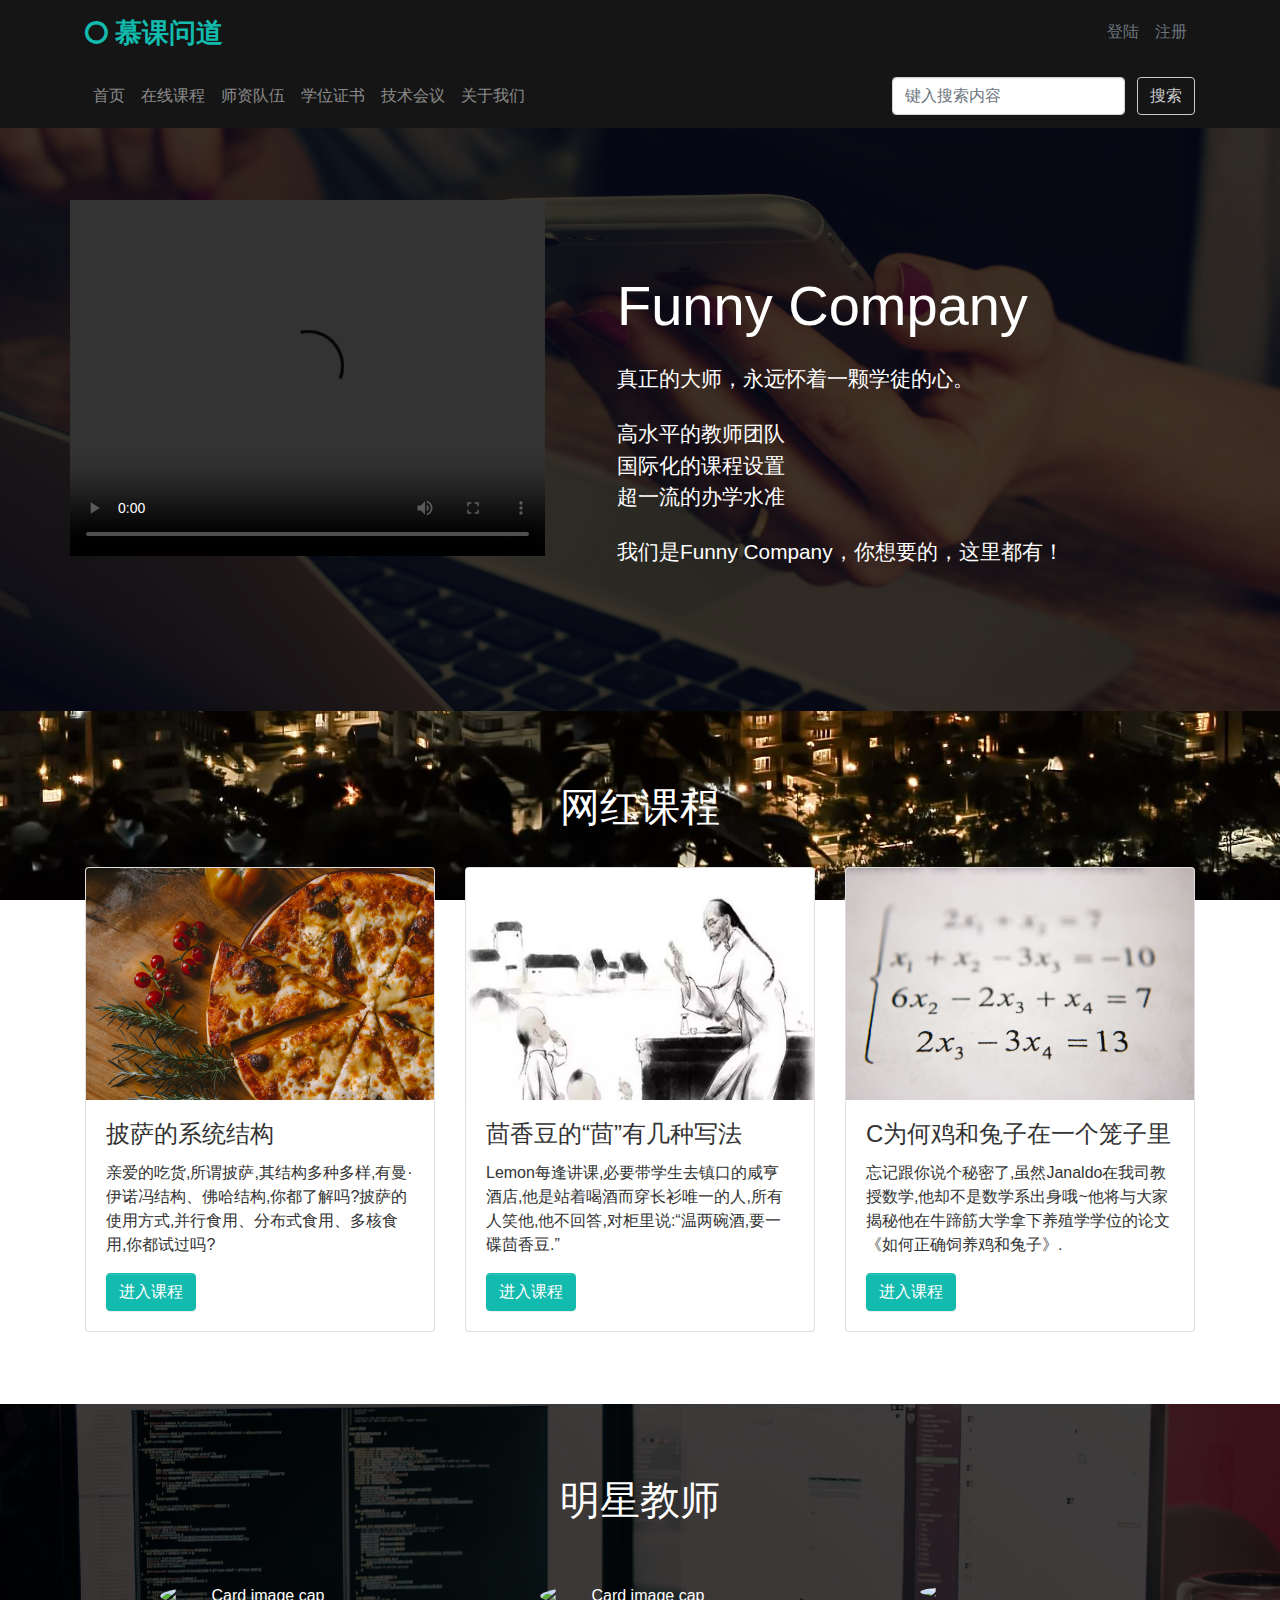
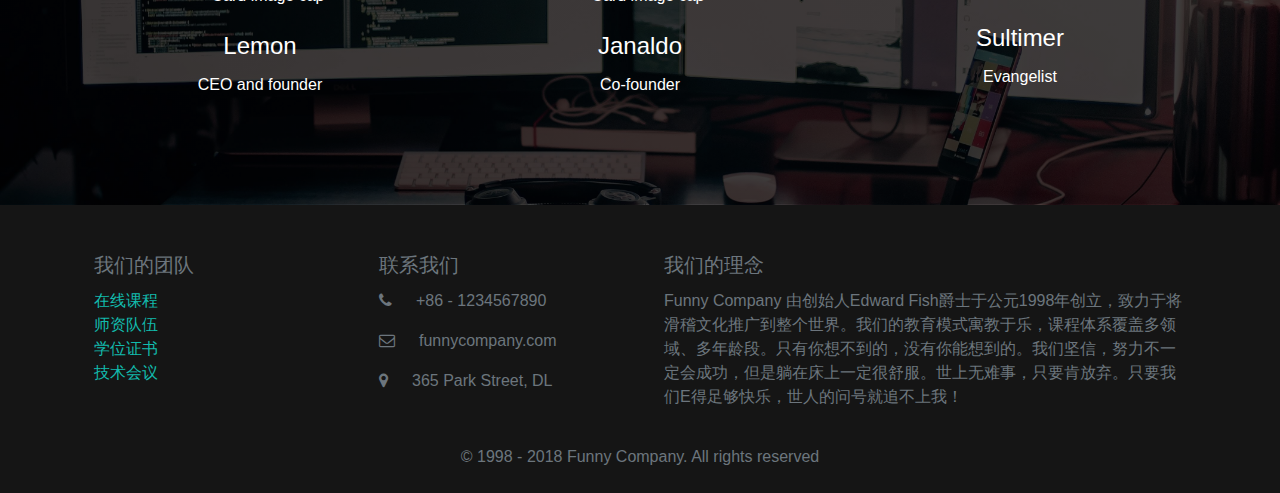
==== commit fa70c592: "Compass CSS and JS" ====
--- a/index.html
+++ b/index.html
@@ -4,8 +4,8 @@
     <meta charset="UTF-8">
     <meta name="viewport" content="width=device-width, initial-scale=1">
     <title>慕课问道</title>
-    <link rel="stylesheet" href="css/bootstrap.css" type="text/css">
-    <link rel="stylesheet" href="css/user.css" type="text/css">
+    <link rel="stylesheet" href="css/bootstrap.min.css" type="text/css">
+    <link rel="stylesheet" href="css/user.min.css" type="text/css">
     <link rel="stylesheet" href="https://cdnjs.cloudflare.com/ajax/libs/font-awesome/4.7.0/css/font-awesome.min.css"
           type="text/css">
 </head>
@@ -181,82 +181,101 @@
 </nav>
 <!-- Navigator End -->
 <!-- Body 网页主体 -->
-  <div class="py-5 text-white" style="background-image: linear-gradient(to bottom, rgba(0, 0, 0, .75), rgba(0, 0, 0, .75)), url(img/PC.jpg);  background-position: center center, center center;  background-size: cover, cover;  background-repeat: repeat, repeat;">
-    <div class="container">
-      <div class="row">
-        <div class="col-lg-5 p-0">
-          <div class="embed-responsive embed-responsive-4by3">
-            <video class="embed-responsive-item" type="video/mp4" controls="controls" src="video/Typing_dark.mov"> Your browser does not support HTML5 video. </video>
-          </div>
-        </div>
-        <div class="p-5 col-lg-7 d-flex flex-column justify-content-center">
-          <h3 class="display-4 mb-3">慕课问道</h3>
-          <p class="lead mb-0">Teems with vapour around me, and the meridian sun strikes the upper surface of the impenetrable foliage of my trees, and but a few stray gleams steal into the inner sanctuary, I throw myself down among the tall grass by the trickling stream; and, as I lie close to the earth.</p>
-        </div>
-      </div>
-    </div>
-  </div>
-  <div class="py-5" style="background-image: url(img/tower.jpg); background-position: right bottom; background-size: cover; background-repeat: repeat; background-attachment: fixed;">
-    <div class="container">
-      <div class="row">
-        <div class="col-md-12">
-          <h1 align="center" class="text-white">网红课程</h1>
-        </div>
-      </div>
-    </div>
-    <div class="container">
-      <div class="row">
-        <div class="col-md-4">
-          <div class="card"><img class="card-img-top" src="img/search/Pizza.jpg" alt="Card image cap">
-            <div class="card-body">
-              <h4 class="card-title">披萨的系统结构</h4>
-              <p class="card-text">亲爱的吃货,所谓披萨,其结构多种多样,有曼·伊诺冯结构、佛哈结构,你都了解吗?披萨的使用方式,并行食用、分布式食用、多核食用,你都试过吗?</p> <a href="#" class="btn btn-primary">进入课程</a>
-            </div>
-          </div>
-        </div>
-        <div class="col-md-4">
-          <div class="card"><img class="card-img-top" src="img/search/kongyiji.jpeg" alt="Card image cap">
-            <div class="card-body">
-              <h4 class="card-title">茴香豆的“茴”有几种写法</h4>
-              <p class="card-text">Lemon每逢讲课,必要带学生去镇口的咸亨酒店,他是站着喝酒而穿长衫唯一的人,所有人笑他,他不回答,对柜里说:“温两碗酒,要一碟茴香豆.”</p> <a href="#" class="btn btn-primary">进入课程</a>
-            </div>
-          </div>
-        </div>
-        <div class="col-md-4">
-          <div class="card"><img class="card-img-top" src="img/search/math.jpg" alt="Card image cap">
-            <div class="card-body">
-              <h4 class="card-title">C为何鸡和兔子在一个笼子里</h4>
-              <p class="card-text">忘记跟你说个秘密了,虽然Janaldo在我司教授数学,他却不是数学系出身哦~他将与大家揭秘他在牛蹄筋大学拿下养殖学学位的论文《如何正确饲养鸡和兔子》.</p> <a href="#" class="btn btn-primary">进入课程</a>
-            </div>
-          </div>
-        </div>
-      </div>
-    </div>
-  </div>
-  <div class="py-5 text-center text-white" style="    background-image: linear-gradient(to bottom, rgba(0, 0, 0, .75), rgba(0, 0, 0, .75)), url(img/coding.jpg);    background-position: center center, center center;  background-size: cover, cover;  background-repeat: repeat, repeat;">
-    <div class="container">
-      <div class="row">
-        <div class="mx-auto col-md-12">
-          <h1 class="mb-3">明星教师</h1>
-        </div>
-      </div>
-      <div class="row">
-        <div class="col-lg-4 col-md-6 p-4"><img class="img-fluid d-block mb-3 mx-auto rounded-circle" src="img/ours/Lemon.jpg" alt="Card image cap" width="200">
-          <h4><b>Lemon</b></h4>
-          <p class="mb-0">CEO and founder</p>
-        </div>
-        <div class="col-lg-4 col-md-6 p-4"><img class="img-fluid d-block mb-3 mx-auto rounded-circle" src="img/ours/Janaldo.jpg" alt="Card image cap" width="200">
-          <h4><b>Janaldo</b></h4>
-          <p class="mb-0">Co-founder</p>
-        </div>
-        <div class="col-lg-4 p-4"><img class="img-fluid d-block mb-3 mx-auto rounded-circle" src="img/ours/Sultimer.JPG" width="200">
-          <h4><b>Sultimer</b></h4>
-          <p class="mb-0">Evangelist</p>
-        </div>
-      </div>
-    </div>
-  </div>
-  <!-- Body End -->
+<div class="py-5 text-white"
+     style="background-image: linear-gradient(to bottom, rgba(0, 0, 0, .75), rgba(0, 0, 0, .75)), url(img/PC.jpg);  background-position: center center, center center;  background-size: cover, cover;  background-repeat: repeat, repeat;">
+    <div class="container">
+        <div class="row">
+            <div class="col-lg-5 p-0">
+                <div class="embed-responsive embed-responsive-4by3">
+                    <video class="embed-responsive-item" type="video/mp4" controls="controls"
+                           src="video/Typing_dark.mov"> Your browser does not support HTML5 video.
+                    </video>
+                </div>
+            </div>
+            <div class="p-5 col-lg-7 d-flex flex-column justify-content-center">
+                <h3 class="display-4 mb-3">Funny Company</h3>
+                <p class="lead mb-0">真正的大师，永远怀着一颗学徒的心。</p>
+                <br>
+                <p class="lead mb-0">高水平的教师团队</p>
+                <p class="lead mb-0">国际化的课程设置</p>
+                <p class="lead mb-0">超一流的办学水准</p>
+                <br>
+                <p class="lead mb-0">我们是Funny Company，你想要的，这里都有！</p>
+            </div>
+        </div>
+    </div>
+</div>
+<div class="py-5"
+     style="background-image: url(img/tower.jpg); background-position: right bottom; background-size: cover; background-repeat: repeat; background-attachment: fixed;">
+    <div class="container">
+        <div class="row">
+            <div class="col-md-12">
+                <h1 align="center" class="text-white">网红课程</h1>
+                <br>
+            </div>
+        </div>
+    </div>
+    <div class="container">
+        <div class="row">
+            <div class="col-md-4">
+                <div class="card"><img class="card-img-top" src="img/search/Pizza.jpg" alt="Card image cap">
+                    <div class="card-body">
+                        <h4 class="card-title">披萨的系统结构</h4>
+                        <p class="card-text">亲爱的吃货,所谓披萨,其结构多种多样,有曼·伊诺冯结构、佛哈结构,你都了解吗?披萨的使用方式,并行食用、分布式食用、多核食用,你都试过吗?</p>
+                        <a href="#" class="btn btn-primary">进入课程</a>
+                    </div>
+                </div>
+            </div>
+            <div class="col-md-4">
+                <div class="card"><img class="card-img-top" src="img/search/kongyiji.jpeg" alt="Card image cap">
+                    <div class="card-body">
+                        <h4 class="card-title">茴香豆的“茴”有几种写法</h4>
+                        <p class="card-text">Lemon每逢讲课,必要带学生去镇口的咸亨酒店,他是站着喝酒而穿长衫唯一的人,所有人笑他,他不回答,对柜里说:“温两碗酒,要一碟茴香豆.”</p>
+                        <a href="#" class="btn btn-primary">进入课程</a>
+                    </div>
+                </div>
+            </div>
+            <div class="col-md-4">
+                <div class="card"><img class="card-img-top" src="img/search/math.jpg" alt="Card image cap">
+                    <div class="card-body">
+                        <h4 class="card-title">C为何鸡和兔子在一个笼子里</h4>
+                        <p class="card-text">
+                            忘记跟你说个秘密了,虽然Janaldo在我司教授数学,他却不是数学系出身哦~他将与大家揭秘他在牛蹄筋大学拿下养殖学学位的论文《如何正确饲养鸡和兔子》.</p> <a href="#"
+                                                                                                               class="btn btn-primary">进入课程</a>
+                    </div>
+                </div>
+            </div>
+        </div>
+    </div>
+</div>
+<div class="py-5 text-center text-white"
+     style="    background-image: linear-gradient(to bottom, rgba(0, 0, 0, .75), rgba(0, 0, 0, .75)), url(img/coding.jpg);    background-position: center center, center center;  background-size: cover, cover;  background-repeat: repeat, repeat;">
+    <div class="container">
+        <div class="row">
+            <div class="mx-auto col-md-12">
+                <h1 class="mb-3">明星教师</h1>
+            </div>
+        </div>
+        <div class="row">
+            <div class="col-lg-4 col-md-6 p-4"><img class="img-fluid d-block mb-3 mx-auto rounded-circle"
+                                                    src="img/ours/Lemon.jpg" alt="Card image cap" width="200">
+                <h4><b>Lemon</b></h4>
+                <p class="mb-0">CEO and founder</p>
+            </div>
+            <div class="col-lg-4 col-md-6 p-4"><img class="img-fluid d-block mb-3 mx-auto rounded-circle"
+                                                    src="img/ours/Janaldo.jpg" alt="Card image cap" width="200">
+                <h4><b>Janaldo</b></h4>
+                <p class="mb-0">Co-founder</p>
+            </div>
+            <div class="col-lg-4 p-4"><img class="img-fluid d-block mb-3 mx-auto rounded-circle"
+                                           src="img/ours/Sultimer.JPG" width="200">
+                <h4><b>Sultimer</b></h4>
+                <p class="mb-0">Evangelist</p>
+            </div>
+        </div>
+    </div>
+</div>
+<!-- Body End -->
 <!-- Footer 网页底部 -->
 <div class="py-3 bg-dark text-muted">
     <div class="container">
@@ -286,7 +305,8 @@
                 <h5><b>我们的理念</b></h5>
                 <p class="mb-0">
                     Funny Company
-                    由创始人Edward Fish爵士于公元1998年创立，致力于将滑稽文化推广到整个世界。我们的教育模式寓教于乐，课程体系覆盖多领域、多年龄段。只有你想不到的，没有你能想到的。我们坚信，努力不一定会成功，但是躺在床上一定很舒服。世上无难事，只要肯放弃。只要我们E得足够快乐，世人的问号就追不上我！
+                    由创始人Edward
+                    Fish爵士于公元1998年创立，致力于将滑稽文化推广到整个世界。我们的教育模式寓教于乐，课程体系覆盖多领域、多年龄段。只有你想不到的，没有你能想到的。我们坚信，努力不一定会成功，但是躺在床上一定很舒服。世上无难事，只要肯放弃。只要我们E得足够快乐，世人的问号就追不上我！
                 </p>
             </div>
         </div>
@@ -300,7 +320,7 @@
 <!-- Footer End -->
 <!-- Javascript 脚本 -->
 <script src="https://code.jquery.com/jquery-3.3.1.min.js"></script>
-<script src="js/bootstrap.js"></script>
+<script src="js/bootstrap.min.js"></script>
 <script>
     // Header 模态框的显示
     $('signinmodal').modal('show');
--- a/css/user.min.css
+++ b/css/user.min.css
@@ -0,0 +1,6 @@
+/*!
+ * Bootstrap v4.1.3 (https://getbootstrap.com/)
+ * Copyright 2011-2018 The Bootstrap Authors
+ * Copyright 2011-2018 Twitter, Inc.
+ * Licensed under MIT (https://github.com/twbs/bootstrap/blob/master/LICENSE)
+ */:root{--blue:#007bff;--indigo:#6610f2;--purple:#6f42c1;--pink:#e83e8c;--red:#dc3545;--orange:#fd7e14;--yellow:#ffc107;--green:#28a745;--teal:#20c997;--cyan:#17a2b8;--white:#fff;--gray:#6c757d;--gray-dark:#343a40;--primary:#12bbad;--secondary:#4f70ce;--success:#28a745;--info:#ccc;--warning:#ffc107;--danger:#dc3545;--light:#f3f3f3;--dark:#151515;--breakpoint-xs:0;--breakpoint-sm:576px;--breakpoint-md:768px;--breakpoint-lg:992px;--breakpoint-xl:1200px;--font-family-sans-serif:-apple-system,BlinkMacSystemFont,"Segoe UI",Roboto,"Helvetica Neue",Arial,sans-serif,"Apple Color Emoji","Segoe UI Emoji","Segoe UI Symbol","Noto Color Emoji";--font-family-monospace:SFMono-Regular,Menlo,Monaco,Consolas,"Liberation Mono","Courier New",monospace}*,*::before,*::after{box-sizing:border-box}html{font-family:sans-serif;line-height:1.15;-webkit-text-size-adjust:100%;-ms-text-size-adjust:100%;-ms-overflow-style:scrollbar;-webkit-tap-highlight-color:rgba(0,0,0,0)}@-ms-viewport{width:device-width}article,aside,figcaption,figure,footer,header,hgroup,main,nav,section{display:block}body{margin:0;font-family:-apple-system,BlinkMacSystemFont,"Segoe UI",Roboto,"Helvetica Neue",Arial,sans-serif,"Apple Color Emoji","Segoe UI Emoji","Segoe UI Symbol";font-size:1rem;font-weight:200;line-height:1.5;color:#333;text-align:left;background-color:white}[tabindex="-1"]:focus{outline:0 !important}hr{box-sizing:content-box;height:0;overflow:visible}h1,h2,h3,h4,h5,h6{margin-top:0;margin-bottom:.75rem}p{margin-top:0;margin-bottom:1rem}abbr[title],abbr[data-original-title]{text-decoration:underline;-webkit-text-decoration:underline dotted;text-decoration:underline dotted;cursor:help;border-bottom:0}address{margin-bottom:1rem;font-style:normal;line-height:inherit}ol,ul,dl{margin-top:0;margin-bottom:1rem}ol ol,ul ul,ol ul,ul ol{margin-bottom:0}dt{font-weight:700}dd{margin-bottom:.5rem;margin-left:0}blockquote{margin:0 0 1rem}dfn{font-style:italic}b,strong{font-weight:bolder}small{font-size:80%}sub,sup{position:relative;font-size:75%;line-height:0;vertical-align:baseline}sub{bottom:-.25em}sup{top:-.5em}a{color:#12bbad;text-decoration:none;background-color:transparent;-webkit-text-decoration-skip:objects}a:hover{color:#0b756c;text-decoration:underline}a:not([href]):not([tabindex]){color:inherit;text-decoration:none}a:not([href]):not([tabindex]):hover,a:not([href]):not([tabindex]):focus{color:inherit;text-decoration:none}a:not([href]):not([tabindex]):focus{outline:0}pre,code,kbd,samp{font-family:SFMono-Regular,Menlo,Monaco,Consolas,"Liberation Mono","Courier New",monospace;font-size:1em}pre{margin-top:0;margin-bottom:1rem;overflow:auto;-ms-overflow-style:scrollbar}figure{margin:0 0 1rem}img{vertical-align:middle;border-style:none}svg{overflow:hidden;vertical-align:middle}table{border-collapse:collapse}caption{padding-top:.75rem;padding-bottom:.75rem;color:#6c757d;text-align:left;caption-side:bottom}th{text-align:inherit}label{display:inline-block;margin-bottom:.5rem}button{border-radius:0}button:focus{outline:1px dotted;outline:5px auto -webkit-focus-ring-color}input,button,select,optgroup,textarea{margin:0;font-family:inherit;font-size:inherit;line-height:inherit}button,input{overflow:visible}button,select{text-transform:none}button,html [type="button"],[type="reset"],[type="submit"]{-webkit-appearance:button}button::-moz-focus-inner,[type="button"]::-moz-focus-inner,[type="reset"]::-moz-focus-inner,[type="submit"]::-moz-focus-inner{padding:0;border-style:none}input[type="radio"],input[type="checkbox"]{box-sizing:border-box;padding:0}input[type="date"],input[type="time"],input[type="datetime-local"],input[type="month"]{-webkit-appearance:listbox}textarea{overflow:auto;resize:vertical}fieldset{min-width:0;padding:0;margin:0;border:0}legend{display:block;width:100%;max-width:100%;padding:0;margin-bottom:.5rem;font-size:1.5rem;line-height:inherit;color:inherit;white-space:normal}progress{vertical-align:baseline}[type="number"]::-webkit-inner-spin-button,[type="number"]::-webkit-outer-spin-button{height:auto}[type="search"]{outline-offset:-2px;-webkit-appearance:none}[type="search"]::-webkit-search-cancel-button,[type="search"]::-webkit-search-decoration{-webkit-appearance:none}::-webkit-file-upload-button{font:inherit;-webkit-appearance:button}output{display:inline-block}summary{display:list-item;cursor:pointer}template{display:none}[hidden]{display:none !important}h1,h2,h3,h4,h5,h6,.h1,.h2,.h3,.h4,.h5,.h6{margin-bottom:.75rem;font-family:-apple-system,BlinkMacSystemFont,"Segoe UI",Roboto,"Helvetica Neue",Arial,sans-serif,"Apple Color Emoji","Segoe UI Emoji","Segoe UI Symbol";font-weight:200;line-height:1.2;color:inherit}h1,.h1{font-size:2.5rem}h2,.h2{font-size:2rem}h3,.h3{font-size:1.75rem}h4,.h4{font-size:1.5rem}h5,.h5{font-size:1.25rem}h6,.h6{font-size:1rem}.lead{font-size:1.3rem;font-weight:300}.display-1{font-size:6rem;font-weight:300;line-height:1.2}.display-2{font-size:5.5rem;font-weight:300;line-height:1.2}.display-3{font-size:4.5rem;font-weight:300;line-height:1.2}.display-4{font-size:3.5rem;font-weight:300;line-height:1.2}hr{margin-top:1.5rem;margin-bottom:1.5rem;border:0;border-top:1px solid rgba(0,0,0,0.1)}small,.small{font-size:80%;font-weight:200}mark,.mark{padding:.2em;background-color:#fcf8e3}.list-unstyled{padding-left:0;list-style:none}.list-inline{padding-left:0;list-style:none}.list-inline-item{display:inline-block}.list-inline-item:not(:last-child){margin-right:.5rem}.initialism{font-size:90%;text-transform:uppercase}.blockquote{margin-bottom:1.5rem;font-size:1.25rem}.blockquote-footer{display:block;font-size:80%;color:#6c757d}.blockquote-footer::before{content:"\2014 \00A0"}.img-fluid{max-width:100%;height:auto}.img-thumbnail{padding:.25rem;background-color:white;border:1px solid #dee2e6;border-radius:.25rem;box-shadow:0 1px 2px rgba(0,0,0,0.075);max-width:100%;height:auto}.figure{display:inline-block}.figure-img{margin-bottom:.75rem;line-height:1}.figure-caption{font-size:90%;color:#6c757d}code{font-size:87.5%;color:#e83e8c;word-break:break-word}a>code{color:inherit}kbd{padding:.2rem .4rem;font-size:87.5%;color:#fff;background-color:#212529;border-radius:.2rem;box-shadow:inset 0 -0.1rem 0 rgba(0,0,0,0.25)}kbd kbd{padding:0;font-size:100%;font-weight:700;box-shadow:none}pre{display:block;font-size:87.5%;color:#212529}pre code{font-size:inherit;color:inherit;word-break:normal}.pre-scrollable{max-height:340px;overflow-y:scroll}.container{width:100%;padding-right:15px;padding-left:15px;margin-right:auto;margin-left:auto}@media(min-width:576px){.container{max-width:540px}}@media(min-width:768px){.container{max-width:720px}}@media(min-width:992px){.container{max-width:960px}}@media(min-width:1200px){.container{max-width:1140px}}.container-fluid{width:100%;padding-right:15px;padding-left:15px;margin-right:auto;margin-left:auto}.row{display:flex;flex-wrap:wrap;margin-right:-15px;margin-left:-15px}.no-gutters{margin-right:0;margin-left:0}.no-gutters>.col,.no-gutters>[class*="col-"]{padding-right:0;padding-left:0}.col-1,.col-2,.col-3,.col-4,.col-5,.col-6,.col-7,.col-8,.col-9,.col-10,.col-11,.col-12,.col,.col-auto,.col-sm-1,.col-sm-2,.col-sm-3,.col-sm-4,.col-sm-5,.col-sm-6,.col-sm-7,.col-sm-8,.col-sm-9,.col-sm-10,.col-sm-11,.col-sm-12,.col-sm,.col-sm-auto,.col-md-1,.col-md-2,.col-md-3,.col-md-4,.col-md-5,.col-md-6,.col-md-7,.col-md-8,.col-md-9,.col-md-10,.col-md-11,.col-md-12,.col-md,.col-md-auto,.col-lg-1,.col-lg-2,.col-lg-3,.col-lg-4,.col-lg-5,.col-lg-6,.col-lg-7,.col-lg-8,.col-lg-9,.col-lg-10,.col-lg-11,.col-lg-12,.col-lg,.col-lg-auto,.col-xl-1,.col-xl-2,.col-xl-3,.col-xl-4,.col-xl-5,.col-xl-6,.col-xl-7,.col-xl-8,.col-xl-9,.col-xl-10,.col-xl-11,.col-xl-12,.col-xl,.col-xl-auto{position:relative;width:100%;min-height:1px;padding-right:15px;padding-left:15px}.col{flex-basis:0;flex-grow:1;max-width:100%}.col-auto{flex:0 0 auto;width:auto;max-width:none}.col-1{flex:0 0 8.33333%;max-width:8.33333%}.col-2{flex:0 0 16.66667%;max-width:16.66667%}.col-3{flex:0 0 25%;max-width:25%}.col-4{flex:0 0 33.33333%;max-width:33.33333%}.col-5{flex:0 0 41.66667%;max-width:41.66667%}.col-6{flex:0 0 50%;max-width:50%}.col-7{flex:0 0 58.33333%;max-width:58.33333%}.col-8{flex:0 0 66.66667%;max-width:66.66667%}.col-9{flex:0 0 75%;max-width:75%}.col-10{flex:0 0 83.33333%;max-width:83.33333%}.col-11{flex:0 0 91.66667%;max-width:91.66667%}.col-12{flex:0 0 100%;max-width:100%}.order-first{order:-1}.order-last{order:13}.order-0{order:0}.order-1{order:1}.order-2{order:2}.order-3{order:3}.order-4{order:4}.order-5{order:5}.order-6{order:6}.order-7{order:7}.order-8{order:8}.order-9{order:9}.order-10{order:10}.order-11{order:11}.order-12{order:12}.offset-1{margin-left:8.33333%}.offset-2{margin-left:16.66667%}.offset-3{margin-left:25%}.offset-4{margin-left:33.33333%}.offset-5{margin-left:41.66667%}.offset-6{margin-left:50%}.offset-7{margin-left:58.33333%}.offset-8{margin-left:66.66667%}.offset-9{margin-left:75%}.offset-10{margin-left:83.33333%}.offset-11{margin-left:91.66667%}@media(min-width:576px){.col-sm{flex-basis:0;flex-grow:1;max-width:100%}.col-sm-auto{flex:0 0 auto;width:auto;max-width:none}.col-sm-1{flex:0 0 8.33333%;max-width:8.33333%}.col-sm-2{flex:0 0 16.66667%;max-width:16.66667%}.col-sm-3{flex:0 0 25%;max-width:25%}.col-sm-4{flex:0 0 33.33333%;max-width:33.33333%}.col-sm-5{flex:0 0 41.66667%;max-width:41.66667%}.col-sm-6{flex:0 0 50%;max-width:50%}.col-sm-7{flex:0 0 58.33333%;max-width:58.33333%}.col-sm-8{flex:0 0 66.66667%;max-width:66.66667%}.col-sm-9{flex:0 0 75%;max-width:75%}.col-sm-10{flex:0 0 83.33333%;max-width:83.33333%}.col-sm-11{flex:0 0 91.66667%;max-width:91.66667%}.col-sm-12{flex:0 0 100%;max-width:100%}.order-sm-first{order:-1}.order-sm-last{order:13}.order-sm-0{order:0}.order-sm-1{order:1}.order-sm-2{order:2}.order-sm-3{order:3}.order-sm-4{order:4}.order-sm-5{order:5}.order-sm-6{order:6}.order-sm-7{order:7}.order-sm-8{order:8}.order-sm-9{order:9}.order-sm-10{order:10}.order-sm-11{order:11}.order-sm-12{order:12}.offset-sm-0{margin-left:0}.offset-sm-1{margin-left:8.33333%}.offset-sm-2{margin-left:16.66667%}.offset-sm-3{margin-left:25%}.offset-sm-4{margin-left:33.33333%}.offset-sm-5{margin-left:41.66667%}.offset-sm-6{margin-left:50%}.offset-sm-7{margin-left:58.33333%}.offset-sm-8{margin-left:66.66667%}.offset-sm-9{margin-left:75%}.offset-sm-10{margin-left:83.33333%}.offset-sm-11{margin-left:91.66667%}}@media(min-width:768px){.col-md{flex-basis:0;flex-grow:1;max-width:100%}.col-md-auto{flex:0 0 auto;width:auto;max-width:none}.col-md-1{flex:0 0 8.33333%;max-width:8.33333%}.col-md-2{flex:0 0 16.66667%;max-width:16.66667%}.col-md-3{flex:0 0 25%;max-width:25%}.col-md-4{flex:0 0 33.33333%;max-width:33.33333%}.col-md-5{flex:0 0 41.66667%;max-width:41.66667%}.col-md-6{flex:0 0 50%;max-width:50%}.col-md-7{flex:0 0 58.33333%;max-width:58.33333%}.col-md-8{flex:0 0 66.66667%;max-width:66.66667%}.col-md-9{flex:0 0 75%;max-width:75%}.col-md-10{flex:0 0 83.33333%;max-width:83.33333%}.col-md-11{flex:0 0 91.66667%;max-width:91.66667%}.col-md-12{flex:0 0 100%;max-width:100%}.order-md-first{order:-1}.order-md-last{order:13}.order-md-0{order:0}.order-md-1{order:1}.order-md-2{order:2}.order-md-3{order:3}.order-md-4{order:4}.order-md-5{order:5}.order-md-6{order:6}.order-md-7{order:7}.order-md-8{order:8}.order-md-9{order:9}.order-md-10{order:10}.order-md-11{order:11}.order-md-12{order:12}.offset-md-0{margin-left:0}.offset-md-1{margin-left:8.33333%}.offset-md-2{margin-left:16.66667%}.offset-md-3{margin-left:25%}.offset-md-4{margin-left:33.33333%}.offset-md-5{margin-left:41.66667%}.offset-md-6{margin-left:50%}.offset-md-7{margin-left:58.33333%}.offset-md-8{margin-left:66.66667%}.offset-md-9{margin-left:75%}.offset-md-10{margin-left:83.33333%}.offset-md-11{margin-left:91.66667%}}@media(min-width:992px){.col-lg{flex-basis:0;flex-grow:1;max-width:100%}.col-lg-auto{flex:0 0 auto;width:auto;max-width:none}.col-lg-1{flex:0 0 8.33333%;max-width:8.33333%}.col-lg-2{flex:0 0 16.66667%;max-width:16.66667%}.col-lg-3{flex:0 0 25%;max-width:25%}.col-lg-4{flex:0 0 33.33333%;max-width:33.33333%}.col-lg-5{flex:0 0 41.66667%;max-width:41.66667%}.col-lg-6{flex:0 0 50%;max-width:50%}.col-lg-7{flex:0 0 58.33333%;max-width:58.33333%}.col-lg-8{flex:0 0 66.66667%;max-width:66.66667%}.col-lg-9{flex:0 0 75%;max-width:75%}.col-lg-10{flex:0 0 83.33333%;max-width:83.33333%}.col-lg-11{flex:0 0 91.66667%;max-width:91.66667%}.col-lg-12{flex:0 0 100%;max-width:100%}.order-lg-first{order:-1}.order-lg-last{order:13}.order-lg-0{order:0}.order-lg-1{order:1}.order-lg-2{order:2}.order-lg-3{order:3}.order-lg-4{order:4}.order-lg-5{order:5}.order-lg-6{order:6}.order-lg-7{order:7}.order-lg-8{order:8}.order-lg-9{order:9}.order-lg-10{order:10}.order-lg-11{order:11}.order-lg-12{order:12}.offset-lg-0{margin-left:0}.offset-lg-1{margin-left:8.33333%}.offset-lg-2{margin-left:16.66667%}.offset-lg-3{margin-left:25%}.offset-lg-4{margin-left:33.33333%}.offset-lg-5{margin-left:41.66667%}.offset-lg-6{margin-left:50%}.offset-lg-7{margin-left:58.33333%}.offset-lg-8{margin-left:66.66667%}.offset-lg-9{margin-left:75%}.offset-lg-10{margin-left:83.33333%}.offset-lg-11{margin-left:91.66667%}}@media(min-width:1200px){.col-xl{flex-basis:0;flex-grow:1;max-width:100%}.col-xl-auto{flex:0 0 auto;width:auto;max-width:none}.col-xl-1{flex:0 0 8.33333%;max-width:8.33333%}.col-xl-2{flex:0 0 16.66667%;max-width:16.66667%}.col-xl-3{flex:0 0 25%;max-width:25%}.col-xl-4{flex:0 0 33.33333%;max-width:33.33333%}.col-xl-5{flex:0 0 41.66667%;max-width:41.66667%}.col-xl-6{flex:0 0 50%;max-width:50%}.col-xl-7{flex:0 0 58.33333%;max-width:58.33333%}.col-xl-8{flex:0 0 66.66667%;max-width:66.66667%}.col-xl-9{flex:0 0 75%;max-width:75%}.col-xl-10{flex:0 0 83.33333%;max-width:83.33333%}.col-xl-11{flex:0 0 91.66667%;max-width:91.66667%}.col-xl-12{flex:0 0 100%;max-width:100%}.order-xl-first{order:-1}.order-xl-last{order:13}.order-xl-0{order:0}.order-xl-1{order:1}.order-xl-2{order:2}.order-xl-3{order:3}.order-xl-4{order:4}.order-xl-5{order:5}.order-xl-6{order:6}.order-xl-7{order:7}.order-xl-8{order:8}.order-xl-9{order:9}.order-xl-10{order:10}.order-xl-11{order:11}.order-xl-12{order:12}.offset-xl-0{margin-left:0}.offset-xl-1{margin-left:8.33333%}.offset-xl-2{margin-left:16.66667%}.offset-xl-3{margin-left:25%}.offset-xl-4{margin-left:33.33333%}.offset-xl-5{margin-left:41.66667%}.offset-xl-6{margin-left:50%}.offset-xl-7{margin-left:58.33333%}.offset-xl-8{margin-left:66.66667%}.offset-xl-9{margin-left:75%}.offset-xl-10{margin-left:83.33333%}.offset-xl-11{margin-left:91.66667%}}.table{width:100%;margin-bottom:1.5rem;background-color:transparent}.table th,.table td{padding:.75rem;vertical-align:top;border-top:1px solid #dee2e6}.table thead th{vertical-align:bottom;border-bottom:2px solid #dee2e6}.table tbody+tbody{border-top:2px solid #dee2e6}.table .table{background-color:white}.table-sm th,.table-sm td{padding:.3rem}.table-bordered{border:1px solid #dee2e6}.table-bordered th,.table-bordered td{border:1px solid #dee2e6}.table-bordered thead th,.table-bordered thead td{border-bottom-width:2px}.table-borderless th,.table-borderless td,.table-borderless thead th,.table-borderless tbody+tbody{border:0}.table-striped tbody tr:nth-of-type(odd){background-color:rgba(0,0,0,0.05)}.table-hover tbody tr:hover{background-color:rgba(0,0,0,0.075)}.table-primary,.table-primary>th,.table-primary>td{background-color:#bdece8}.table-hover .table-primary:hover{background-color:#a9e6e1}.table-hover .table-primary:hover>td,.table-hover .table-primary:hover>th{background-color:#a9e6e1}.table-secondary,.table-secondary>th,.table-secondary>td{background-color:#ced7f1}.table-hover .table-secondary:hover{background-color:#bac7eb}.table-hover .table-secondary:hover>td,.table-hover .table-secondary:hover>th{background-color:#bac7eb}.table-success,.table-success>th,.table-success>td{background-color:#c3e6cb}.table-hover .table-success:hover{background-color:#b1dfbb}.table-hover .table-success:hover>td,.table-hover .table-success:hover>th{background-color:#b1dfbb}.table-info,.table-info>th,.table-info>td{background-color:#f1f1f1}.table-hover .table-info:hover{background-color:#e4e4e4}.table-hover .table-info:hover>td,.table-hover .table-info:hover>th{background-color:#e4e4e4}.table-warning,.table-warning>th,.table-warning>td{background-color:#ffeeba}.table-hover .table-warning:hover{background-color:#ffe8a1}.table-hover .table-warning:hover>td,.table-hover .table-warning:hover>th{background-color:#ffe8a1}.table-danger,.table-danger>th,.table-danger>td{background-color:#f5c6cb}.table-hover .table-danger:hover{background-color:#f1b0b7}.table-hover .table-danger:hover>td,.table-hover .table-danger:hover>th{background-color:#f1b0b7}.table-light,.table-light>th,.table-light>td{background-color:#fcfcfc}.table-hover .table-light:hover{background-color:#efefef}.table-hover .table-light:hover>td,.table-hover .table-light:hover>th{background-color:#efefef}.table-dark,.table-dark>th,.table-dark>td{background-color:#bdbdbd}.table-hover .table-dark:hover{background-color:#b0b0b0}.table-hover .table-dark:hover>td,.table-hover .table-dark:hover>th{background-color:#b0b0b0}.table-active,.table-active>th,.table-active>td{background-color:rgba(0,0,0,0.075)}.table-hover .table-active:hover{background-color:rgba(0,0,0,0.075)}.table-hover .table-active:hover>td,.table-hover .table-active:hover>th{background-color:rgba(0,0,0,0.075)}.table .thead-dark th{color:white;background-color:#212529;border-color:#32383e}.table .thead-light th{color:#495057;background-color:#e9ecef;border-color:#dee2e6}.table-dark{color:white;background-color:#212529}.table-dark th,.table-dark td,.table-dark thead th{border-color:#32383e}.table-dark.table-bordered{border:0}.table-dark.table-striped tbody tr:nth-of-type(odd){background-color:rgba(255,255,255,0.05)}.table-dark.table-hover tbody tr:hover{background-color:rgba(255,255,255,0.075)}@media(max-width:575.98px){.table-responsive-sm{display:block;width:100%;overflow-x:auto;-webkit-overflow-scrolling:touch;-ms-overflow-style:-ms-autohiding-scrollbar}.table-responsive-sm>.table-bordered{border:0}}@media(max-width:767.98px){.table-responsive-md{display:block;width:100%;overflow-x:auto;-webkit-overflow-scrolling:touch;-ms-overflow-style:-ms-autohiding-scrollbar}.table-responsive-md>.table-bordered{border:0}}@media(max-width:991.98px){.table-responsive-lg{display:block;width:100%;overflow-x:auto;-webkit-overflow-scrolling:touch;-ms-overflow-style:-ms-autohiding-scrollbar}.table-responsive-lg>.table-bordered{border:0}}@media(max-width:1199.98px){.table-responsive-xl{display:block;width:100%;overflow-x:auto;-webkit-overflow-scrolling:touch;-ms-overflow-style:-ms-autohiding-scrollbar}.table-responsive-xl>.table-bordered{border:0}}.table-responsive{display:block;width:100%;overflow-x:auto;-webkit-overflow-scrolling:touch;-ms-overflow-style:-ms-autohiding-scrollbar}.table-responsive>.table-bordered{border:0}.form-control{display:block;width:100%;height:calc(2.25rem+2px);padding:.375rem .75rem;font-size:1rem;line-height:1.5;color:#495057;background-color:#fff;background-clip:padding-box;border:1px solid #ced4da;border-radius:.25rem;box-shadow:inset 0 1px 1px rgba(0,0,0,0.075);transition:border-color .15s ease-in-out,box-shadow .15s ease-in-out}@media screen and (prefers-reduced-motion:reduce){.form-control{transition:none}}.form-control::-ms-expand{background-color:transparent;border:0}.form-control:focus{color:#495057;background-color:#fff;border-color:#5defe3;outline:0;box-shadow:inset 0 1px 1px rgba(0,0,0,0.075),0 0 0 .2rem rgba(18,187,173,0.25)}.form-control::-webkit-input-placeholder{color:#6c757d;opacity:1}.form-control:-ms-input-placeholder{color:#6c757d;opacity:1}.form-control::-ms-input-placeholder{color:#6c757d;opacity:1}.form-control::placeholder{color:#6c757d;opacity:1}.form-control:disabled,.form-control[readonly]{background-color:#e9ecef;opacity:1}select.form-control:focus::-ms-value{color:#495057;background-color:#fff}.form-control-file,.form-control-range{display:block;width:100%}.col-form-label{padding-top:calc(0.375rem+1px);padding-bottom:calc(0.375rem+1px);margin-bottom:0;font-size:inherit;line-height:1.5}.col-form-label-lg{padding-top:calc(0.5rem+1px);padding-bottom:calc(0.5rem+1px);font-size:1.25rem;line-height:1.5}.col-form-label-sm{padding-top:calc(0.25rem+1px);padding-bottom:calc(0.25rem+1px);font-size:.875rem;line-height:1.5}.form-control-plaintext{display:block;width:100%;padding-top:.375rem;padding-bottom:.375rem;margin-bottom:0;line-height:1.5;color:#333;background-color:transparent;border:solid transparent;border-width:1px 0}.form-control-plaintext.form-control-sm,.form-control-plaintext.form-control-lg{padding-right:0;padding-left:0}.form-control-sm{height:calc(1.8125rem+2px);padding:.25rem .5rem;font-size:.875rem;line-height:1.5;border-radius:.2rem}.form-control-lg{height:calc(2.875rem+2px);padding:.5rem 1rem;font-size:1.25rem;line-height:1.5;border-radius:.3rem}select.form-control[size],select.form-control[multiple]{height:auto}textarea.form-control{height:auto}.form-group{margin-bottom:1rem}.form-text{display:block;margin-top:.25rem}.form-row{display:flex;flex-wrap:wrap;margin-right:-5px;margin-left:-5px}.form-row>.col,.form-row>[class*="col-"]{padding-right:5px;padding-left:5px}.form-check{position:relative;display:block;padding-left:1.25rem}.form-check-input{position:absolute;margin-top:.3rem;margin-left:-1.25rem}.form-check-input:disabled ~ .form-check-label{color:#6c757d}.form-check-label{margin-bottom:0}.form-check-inline{display:inline-flex;align-items:center;padding-left:0;margin-right:.75rem}.form-check-inline .form-check-input{position:static;margin-top:0;margin-right:.3125rem;margin-left:0}.valid-feedback{display:none;width:100%;margin-top:.25rem;font-size:80%;color:#28a745}.valid-tooltip{position:absolute;top:100%;z-index:5;display:none;max-width:100%;padding:.25rem .5rem;margin-top:.1rem;font-size:.875rem;line-height:1.5;color:#fff;background-color:rgba(40,167,69,0.9);border-radius:.25rem}.was-validated .form-control:valid,.form-control.is-valid,.was-validated .custom-select:valid,.custom-select.is-valid{border-color:#28a745}.was-validated .form-control:valid:focus,.form-control.is-valid:focus,.was-validated .custom-select:valid:focus,.custom-select.is-valid:focus{border-color:#28a745;box-shadow:0 0 0 .2rem rgba(40,167,69,0.25)}.was-validated .form-control:valid ~ .valid-feedback,.was-validated .form-control:valid ~ .valid-tooltip,.form-control.is-valid ~ .valid-feedback,.form-control.is-valid ~ .valid-tooltip,.was-validated .custom-select:valid ~ .valid-feedback,.was-validated .custom-select:valid ~ .valid-tooltip,.custom-select.is-valid ~ .valid-feedback,.custom-select.is-valid ~ .valid-tooltip{display:block}.was-validated .form-control-file:valid ~ .valid-feedback,.was-validated .form-control-file:valid ~ .valid-tooltip,.form-control-file.is-valid ~ .valid-feedback,.form-control-file.is-valid ~ .valid-tooltip{display:block}.was-validated .form-check-input:valid ~ .form-check-label,.form-check-input.is-valid ~ .form-check-label{color:#28a745}.was-validated .form-check-input:valid ~ .valid-feedback,.was-validated .form-check-input:valid ~ .valid-tooltip,.form-check-input.is-valid ~ .valid-feedback,.form-check-input.is-valid ~ .valid-tooltip{display:block}.was-validated .custom-control-input:valid ~ .custom-control-label,.custom-control-input.is-valid ~ .custom-control-label{color:#28a745}.was-validated .custom-control-input:valid ~ .custom-control-label::before,.custom-control-input.is-valid ~ .custom-control-label::before{background-color:#71dd8a}.was-validated .custom-control-input:valid ~ .valid-feedback,.was-validated .custom-control-input:valid ~ .valid-tooltip,.custom-control-input.is-valid ~ .valid-feedback,.custom-control-input.is-valid ~ .valid-tooltip{display:block}.was-validated .custom-control-input:valid:checked ~ .custom-control-label::before,.custom-control-input.is-valid:checked ~ .custom-control-label::before{background-color:#34ce57}.was-validated .custom-control-input:valid:focus ~ .custom-control-label::before,.custom-control-input.is-valid:focus ~ .custom-control-label::before{box-shadow:0 0 0 1px white,0 0 0 .2rem rgba(40,167,69,0.25)}.was-validated .custom-file-input:valid ~ .custom-file-label,.custom-file-input.is-valid ~ .custom-file-label{border-color:#28a745}.was-validated .custom-file-input:valid ~ .custom-file-label::after,.custom-file-input.is-valid ~ .custom-file-label::after{border-color:inherit}.was-validated .custom-file-input:valid ~ .valid-feedback,.was-validated .custom-file-input:valid ~ .valid-tooltip,.custom-file-input.is-valid ~ .valid-feedback,.custom-file-input.is-valid ~ .valid-tooltip{display:block}.was-validated .custom-file-input:valid:focus ~ .custom-file-label,.custom-file-input.is-valid:focus ~ .custom-file-label{box-shadow:0 0 0 .2rem rgba(40,167,69,0.25)}.invalid-feedback{display:none;width:100%;margin-top:.25rem;font-size:80%;color:#dc3545}.invalid-tooltip{position:absolute;top:100%;z-index:5;display:none;max-width:100%;padding:.25rem .5rem;margin-top:.1rem;font-size:.875rem;line-height:1.5;color:#fff;background-color:rgba(220,53,69,0.9);border-radius:.25rem}.was-validated .form-control:invalid,.form-control.is-invalid,.was-validated .custom-select:invalid,.custom-select.is-invalid{border-color:#dc3545}.was-validated .form-control:invalid:focus,.form-control.is-invalid:focus,.was-validated .custom-select:invalid:focus,.custom-select.is-invalid:focus{border-color:#dc3545;box-shadow:0 0 0 .2rem rgba(220,53,69,0.25)}.was-validated .form-control:invalid ~ .invalid-feedback,.was-validated .form-control:invalid ~ .invalid-tooltip,.form-control.is-invalid ~ .invalid-feedback,.form-control.is-invalid ~ .invalid-tooltip,.was-validated .custom-select:invalid ~ .invalid-feedback,.was-validated .custom-select:invalid ~ .invalid-tooltip,.custom-select.is-invalid ~ .invalid-feedback,.custom-select.is-invalid ~ .invalid-tooltip{display:block}.was-validated .form-control-file:invalid ~ .invalid-feedback,.was-validated .form-control-file:invalid ~ .invalid-tooltip,.form-control-file.is-invalid ~ .invalid-feedback,.form-control-file.is-invalid ~ .invalid-tooltip{display:block}.was-validated .form-check-input:invalid ~ .form-check-label,.form-check-input.is-invalid ~ .form-check-label{color:#dc3545}.was-validated .form-check-input:invalid ~ .invalid-feedback,.was-validated .form-check-input:invalid ~ .invalid-tooltip,.form-check-input.is-invalid ~ .invalid-feedback,.form-check-input.is-invalid ~ .invalid-tooltip{display:block}.was-validated .custom-control-input:invalid ~ .custom-control-label,.custom-control-input.is-invalid ~ .custom-control-label{color:#dc3545}.was-validated .custom-control-input:invalid ~ .custom-control-label::before,.custom-control-input.is-invalid ~ .custom-control-label::before{background-color:#efa2a9}.was-validated .custom-control-input:invalid ~ .invalid-feedback,.was-validated .custom-control-input:invalid ~ .invalid-tooltip,.custom-control-input.is-invalid ~ .invalid-feedback,.custom-control-input.is-invalid ~ .invalid-tooltip{display:block}.was-validated .custom-control-input:invalid:checked ~ .custom-control-label::before,.custom-control-input.is-invalid:checked ~ .custom-control-label::before{background-color:#e4606d}.was-validated .custom-control-input:invalid:focus ~ .custom-control-label::before,.custom-control-input.is-invalid:focus ~ .custom-control-label::before{box-shadow:0 0 0 1px white,0 0 0 .2rem rgba(220,53,69,0.25)}.was-validated .custom-file-input:invalid ~ .custom-file-label,.custom-file-input.is-invalid ~ .custom-file-label{border-color:#dc3545}.was-validated .custom-file-input:invalid ~ .custom-file-label::after,.custom-file-input.is-invalid ~ .custom-file-label::after{border-color:inherit}.was-validated .custom-file-input:invalid ~ .invalid-feedback,.was-validated .custom-file-input:invalid ~ .invalid-tooltip,.custom-file-input.is-invalid ~ .invalid-feedback,.custom-file-input.is-invalid ~ .invalid-tooltip{display:block}.was-validated .custom-file-input:invalid:focus ~ .custom-file-label,.custom-file-input.is-invalid:focus ~ .custom-file-label{box-shadow:0 0 0 .2rem rgba(220,53,69,0.25)}.form-inline{display:flex;flex-flow:row wrap;align-items:center}.form-inline .form-check{width:100%}@media(min-width:576px){.form-inline label{display:flex;align-items:center;justify-content:center;margin-bottom:0}.form-inline .form-group{display:flex;flex:0 0 auto;flex-flow:row wrap;align-items:center;margin-bottom:0}.form-inline .form-control{display:inline-block;width:auto;vertical-align:middle}.form-inline .form-control-plaintext{display:inline-block}.form-inline .input-group,.form-inline .custom-select{width:auto}.form-inline .form-check{display:flex;align-items:center;justify-content:center;width:auto;padding-left:0}.form-inline .form-check-input{position:relative;margin-top:0;margin-right:.25rem;margin-left:0}.form-inline .custom-control{align-items:center;justify-content:center}.form-inline .custom-control-label{margin-bottom:0}}.btn{display:inline-block;font-weight:200;text-align:center;white-space:nowrap;vertical-align:middle;-webkit-user-select:none;-moz-user-select:none;-ms-user-select:none;user-select:none;border:1px solid transparent;padding:.375rem .75rem;font-size:1rem;line-height:1.5;border-radius:.25rem;transition:color .15s ease-in-out,background-color .15s ease-in-out,border-color .15s ease-in-out,box-shadow .15s ease-in-out}@media screen and (prefers-reduced-motion:reduce){.btn{transition:none}}.btn:hover,.btn:focus{text-decoration:none}.btn:focus,.btn.focus{outline:0;box-shadow:0 0 0 .2rem rgba(18,187,173,0.25)}.btn.disabled,.btn:disabled{opacity:.65;box-shadow:none}.btn:not(:disabled):not(.disabled){cursor:pointer}.btn:not(:disabled):not(.disabled):active,.btn:not(:disabled):not(.disabled).active{box-shadow:inset 0 3px 5px rgba(0,0,0,0.125)}.btn:not(:disabled):not(.disabled):active:focus,.btn:not(:disabled):not(.disabled).active:focus{box-shadow:0 0 0 .2rem rgba(18,187,173,0.25),inset 0 3px 5px rgba(0,0,0,0.125)}a.btn.disabled,fieldset:disabled a.btn{pointer-events:none}.btn-primary{color:#fff;background-color:#12bbad;border-color:#12bbad;box-shadow:inset 0 1px 0 rgba(255,255,255,0.15),0 1px 1px rgba(0,0,0,0.075)}.btn-primary:hover{color:#fff;background-color:#0f988d;border-color:#0e8c82}.btn-primary:focus,.btn-primary.focus{box-shadow:inset 0 1px 0 rgba(255,255,255,0.15),0 1px 1px rgba(0,0,0,0.075),0 0 0 .2rem rgba(18,187,173,0.5)}.btn-primary.disabled,.btn-primary:disabled{color:#fff;background-color:#12bbad;border-color:#12bbad}.btn-primary:not(:disabled):not(.disabled):active,.btn-primary:not(:disabled):not(.disabled).active,.show>.btn-primary.dropdown-toggle{color:#fff;background-color:#0e8c82;border-color:#0c8177}.btn-primary:not(:disabled):not(.disabled):active:focus,.btn-primary:not(:disabled):not(.disabled).active:focus,.show>.btn-primary.dropdown-toggle:focus{box-shadow:inset 0 3px 5px rgba(0,0,0,0.125),0 0 0 .2rem rgba(18,187,173,0.5)}.btn-secondary{color:#fff;background-color:#4f70ce;border-color:#4f70ce;box-shadow:inset 0 1px 0 rgba(255,255,255,0.15),0 1px 1px rgba(0,0,0,0.075)}.btn-secondary:hover{color:#fff;background-color:#365ac1;border-color:#3355b7}.btn-secondary:focus,.btn-secondary.focus{box-shadow:inset 0 1px 0 rgba(255,255,255,0.15),0 1px 1px rgba(0,0,0,0.075),0 0 0 .2rem rgba(79,112,206,0.5)}.btn-secondary.disabled,.btn-secondary:disabled{color:#fff;background-color:#4f70ce;border-color:#4f70ce}.btn-secondary:not(:disabled):not(.disabled):active,.btn-secondary:not(:disabled):not(.disabled).active,.show>.btn-secondary.dropdown-toggle{color:#fff;background-color:#3355b7;border-color:#3051ad}.btn-secondary:not(:disabled):not(.disabled):active:focus,.btn-secondary:not(:disabled):not(.disabled).active:focus,.show>.btn-secondary.dropdown-toggle:focus{box-shadow:inset 0 3px 5px rgba(0,0,0,0.125),0 0 0 .2rem rgba(79,112,206,0.5)}.btn-success{color:#fff;background-color:#28a745;border-color:#28a745;box-shadow:inset 0 1px 0 rgba(255,255,255,0.15),0 1px 1px rgba(0,0,0,0.075)}.btn-success:hover{color:#fff;background-color:#218838;border-color:#1e7e34}.btn-success:focus,.btn-success.focus{box-shadow:inset 0 1px 0 rgba(255,255,255,0.15),0 1px 1px rgba(0,0,0,0.075),0 0 0 .2rem rgba(40,167,69,0.5)}.btn-success.disabled,.btn-success:disabled{color:#fff;background-color:#28a745;border-color:#28a745}.btn-success:not(:disabled):not(.disabled):active,.btn-success:not(:disabled):not(.disabled).active,.show>.btn-success.dropdown-toggle{color:#fff;background-color:#1e7e34;border-color:#1c7430}.btn-success:not(:disabled):not(.disabled):active:focus,.btn-success:not(:disabled):not(.disabled).active:focus,.show>.btn-success.dropdown-toggle:focus{box-shadow:inset 0 3px 5px rgba(0,0,0,0.125),0 0 0 .2rem rgba(40,167,69,0.5)}.btn-info{color:#212529;background-color:#ccc;border-color:#ccc;box-shadow:inset 0 1px 0 rgba(255,255,255,0.15),0 1px 1px rgba(0,0,0,0.075)}.btn-info:hover{color:#212529;background-color:#b9b9b9;border-color:#b3b3b3}.btn-info:focus,.btn-info.focus{box-shadow:inset 0 1px 0 rgba(255,255,255,0.15),0 1px 1px rgba(0,0,0,0.075),0 0 0 .2rem rgba(204,204,204,0.5)}.btn-info.disabled,.btn-info:disabled{color:#212529;background-color:#ccc;border-color:#ccc}.btn-info:not(:disabled):not(.disabled):active,.btn-info:not(:disabled):not(.disabled).active,.show>.btn-info.dropdown-toggle{color:#212529;background-color:#b3b3b3;border-color:#acacac}.btn-info:not(:disabled):not(.disabled):active:focus,.btn-info:not(:disabled):not(.disabled).active:focus,.show>.btn-info.dropdown-toggle:focus{box-shadow:inset 0 3px 5px rgba(0,0,0,0.125),0 0 0 .2rem rgba(204,204,204,0.5)}.btn-warning{color:#212529;background-color:#ffc107;border-color:#ffc107;box-shadow:inset 0 1px 0 rgba(255,255,255,0.15),0 1px 1px rgba(0,0,0,0.075)}.btn-warning:hover{color:#212529;background-color:#e0a800;border-color:#d39e00}.btn-warning:focus,.btn-warning.focus{box-shadow:inset 0 1px 0 rgba(255,255,255,0.15),0 1px 1px rgba(0,0,0,0.075),0 0 0 .2rem rgba(255,193,7,0.5)}.btn-warning.disabled,.btn-warning:disabled{color:#212529;background-color:#ffc107;border-color:#ffc107}.btn-warning:not(:disabled):not(.disabled):active,.btn-warning:not(:disabled):not(.disabled).active,.show>.btn-warning.dropdown-toggle{color:#212529;background-color:#d39e00;border-color:#c69500}.btn-warning:not(:disabled):not(.disabled):active:focus,.btn-warning:not(:disabled):not(.disabled).active:focus,.show>.btn-warning.dropdown-toggle:focus{box-shadow:inset 0 3px 5px rgba(0,0,0,0.125),0 0 0 .2rem rgba(255,193,7,0.5)}.btn-danger{color:#fff;background-color:#dc3545;border-color:#dc3545;box-shadow:inset 0 1px 0 rgba(255,255,255,0.15),0 1px 1px rgba(0,0,0,0.075)}.btn-danger:hover{color:#fff;background-color:#c82333;border-color:#bd2130}.btn-danger:focus,.btn-danger.focus{box-shadow:inset 0 1px 0 rgba(255,255,255,0.15),0 1px 1px rgba(0,0,0,0.075),0 0 0 .2rem rgba(220,53,69,0.5)}.btn-danger.disabled,.btn-danger:disabled{color:#fff;background-color:#dc3545;border-color:#dc3545}.btn-danger:not(:disabled):not(.disabled):active,.btn-danger:not(:disabled):not(.disabled).active,.show>.btn-danger.dropdown-toggle{color:#fff;background-color:#bd2130;border-color:#b21f2d}.btn-danger:not(:disabled):not(.disabled):active:focus,.btn-danger:not(:disabled):not(.disabled).active:focus,.show>.btn-danger.dropdown-toggle:focus{box-shadow:inset 0 3px 5px rgba(0,0,0,0.125),0 0 0 .2rem rgba(220,53,69,0.5)}.btn-light{color:#212529;background-color:#f3f3f3;border-color:#f3f3f3;box-shadow:inset 0 1px 0 rgba(255,255,255,0.15),0 1px 1px rgba(0,0,0,0.075)}.btn-light:hover{color:#212529;background-color:#e0e0e0;border-color:#dadada}.btn-light:focus,.btn-light.focus{box-shadow:inset 0 1px 0 rgba(255,255,255,0.15),0 1px 1px rgba(0,0,0,0.075),0 0 0 .2rem rgba(243,243,243,0.5)}.btn-light.disabled,.btn-light:disabled{color:#212529;background-color:#f3f3f3;border-color:#f3f3f3}.btn-light:not(:disabled):not(.disabled):active,.btn-light:not(:disabled):not(.disabled).active,.show>.btn-light.dropdown-toggle{color:#212529;background-color:#dadada;border-color:lightgray}.btn-light:not(:disabled):not(.disabled):active:focus,.btn-light:not(:disabled):not(.disabled).active:focus,.show>.btn-light.dropdown-toggle:focus{box-shadow:inset 0 3px 5px rgba(0,0,0,0.125),0 0 0 .2rem rgba(243,243,243,0.5)}.btn-dark{color:#fff;background-color:#151515;border-color:#151515;box-shadow:inset 0 1px 0 rgba(255,255,255,0.15),0 1px 1px rgba(0,0,0,0.075)}.btn-dark:hover{color:#fff;background-color:#020202;border-color:black}.btn-dark:focus,.btn-dark.focus{box-shadow:inset 0 1px 0 rgba(255,255,255,0.15),0 1px 1px rgba(0,0,0,0.075),0 0 0 .2rem rgba(21,21,21,0.5)}.btn-dark.disabled,.btn-dark:disabled{color:#fff;background-color:#151515;border-color:#151515}.btn-dark:not(:disabled):not(.disabled):active,.btn-dark:not(:disabled):not(.disabled).active,.show>.btn-dark.dropdown-toggle{color:#fff;background-color:black;border-color:black}.btn-dark:not(:disabled):not(.disabled):active:focus,.btn-dark:not(:disabled):not(.disabled).active:focus,.show>.btn-dark.dropdown-toggle:focus{box-shadow:inset 0 3px 5px rgba(0,0,0,0.125),0 0 0 .2rem rgba(21,21,21,0.5)}.btn-outline-primary{color:#12bbad;background-color:transparent;background-image:none;border-color:#12bbad}.btn-outline-primary:hover{color:#fff;background-color:#12bbad;border-color:#12bbad}.btn-outline-primary:focus,.btn-outline-primary.focus{box-shadow:0 0 0 .2rem rgba(18,187,173,0.5)}.btn-outline-primary.disabled,.btn-outline-primary:disabled{color:#12bbad;background-color:transparent}.btn-outline-primary:not(:disabled):not(.disabled):active,.btn-outline-primary:not(:disabled):not(.disabled).active,.show>.btn-outline-primary.dropdown-toggle{color:#fff;background-color:#12bbad;border-color:#12bbad}.btn-outline-primary:not(:disabled):not(.disabled):active:focus,.btn-outline-primary:not(:disabled):not(.disabled).active:focus,.show>.btn-outline-primary.dropdown-toggle:focus{box-shadow:inset 0 3px 5px rgba(0,0,0,0.125),0 0 0 .2rem rgba(18,187,173,0.5)}.btn-outline-secondary{color:#4f70ce;background-color:transparent;background-image:none;border-color:#4f70ce}.btn-outline-secondary:hover{color:#fff;background-color:#4f70ce;border-color:#4f70ce}.btn-outline-secondary:focus,.btn-outline-secondary.focus{box-shadow:0 0 0 .2rem rgba(79,112,206,0.5)}.btn-outline-secondary.disabled,.btn-outline-secondary:disabled{color:#4f70ce;background-color:transparent}.btn-outline-secondary:not(:disabled):not(.disabled):active,.btn-outline-secondary:not(:disabled):not(.disabled).active,.show>.btn-outline-secondary.dropdown-toggle{color:#fff;background-color:#4f70ce;border-color:#4f70ce}.btn-outline-secondary:not(:disabled):not(.disabled):active:focus,.btn-outline-secondary:not(:disabled):not(.disabled).active:focus,.show>.btn-outline-secondary.dropdown-toggle:focus{box-shadow:inset 0 3px 5px rgba(0,0,0,0.125),0 0 0 .2rem rgba(79,112,206,0.5)}.btn-outline-success{color:#28a745;background-color:transparent;background-image:none;border-color:#28a745}.btn-outline-success:hover{color:#fff;background-color:#28a745;border-color:#28a745}.btn-outline-success:focus,.btn-outline-success.focus{box-shadow:0 0 0 .2rem rgba(40,167,69,0.5)}.btn-outline-success.disabled,.btn-outline-success:disabled{color:#28a745;background-color:transparent}.btn-outline-success:not(:disabled):not(.disabled):active,.btn-outline-success:not(:disabled):not(.disabled).active,.show>.btn-outline-success.dropdown-toggle{color:#fff;background-color:#28a745;border-color:#28a745}.btn-outline-success:not(:disabled):not(.disabled):active:focus,.btn-outline-success:not(:disabled):not(.disabled).active:focus,.show>.btn-outline-success.dropdown-toggle:focus{box-shadow:inset 0 3px 5px rgba(0,0,0,0.125),0 0 0 .2rem rgba(40,167,69,0.5)}.btn-outline-info{color:#ccc;background-color:transparent;background-image:none;border-color:#ccc}.btn-outline-info:hover{color:#212529;background-color:#ccc;border-color:#ccc}.btn-outline-info:focus,.btn-outline-info.focus{box-shadow:0 0 0 .2rem rgba(204,204,204,0.5)}.btn-outline-info.disabled,.btn-outline-info:disabled{color:#ccc;background-color:transparent}.btn-outline-info:not(:disabled):not(.disabled):active,.btn-outline-info:not(:disabled):not(.disabled).active,.show>.btn-outline-info.dropdown-toggle{color:#212529;background-color:#ccc;border-color:#ccc}.btn-outline-info:not(:disabled):not(.disabled):active:focus,.btn-outline-info:not(:disabled):not(.disabled).active:focus,.show>.btn-outline-info.dropdown-toggle:focus{box-shadow:inset 0 3px 5px rgba(0,0,0,0.125),0 0 0 .2rem rgba(204,204,204,0.5)}.btn-outline-warning{color:#ffc107;background-color:transparent;background-image:none;border-color:#ffc107}.btn-outline-warning:hover{color:#212529;background-color:#ffc107;border-color:#ffc107}.btn-outline-warning:focus,.btn-outline-warning.focus{box-shadow:0 0 0 .2rem rgba(255,193,7,0.5)}.btn-outline-warning.disabled,.btn-outline-warning:disabled{color:#ffc107;background-color:transparent}.btn-outline-warning:not(:disabled):not(.disabled):active,.btn-outline-warning:not(:disabled):not(.disabled).active,.show>.btn-outline-warning.dropdown-toggle{color:#212529;background-color:#ffc107;border-color:#ffc107}.btn-outline-warning:not(:disabled):not(.disabled):active:focus,.btn-outline-warning:not(:disabled):not(.disabled).active:focus,.show>.btn-outline-warning.dropdown-toggle:focus{box-shadow:inset 0 3px 5px rgba(0,0,0,0.125),0 0 0 .2rem rgba(255,193,7,0.5)}.btn-outline-danger{color:#dc3545;background-color:transparent;background-image:none;border-color:#dc3545}.btn-outline-danger:hover{color:#fff;background-color:#dc3545;border-color:#dc3545}.btn-outline-danger:focus,.btn-outline-danger.focus{box-shadow:0 0 0 .2rem rgba(220,53,69,0.5)}.btn-outline-danger.disabled,.btn-outline-danger:disabled{color:#dc3545;background-color:transparent}.btn-outline-danger:not(:disabled):not(.disabled):active,.btn-outline-danger:not(:disabled):not(.disabled).active,.show>.btn-outline-danger.dropdown-toggle{color:#fff;background-color:#dc3545;border-color:#dc3545}.btn-outline-danger:not(:disabled):not(.disabled):active:focus,.btn-outline-danger:not(:disabled):not(.disabled).active:focus,.show>.btn-outline-danger.dropdown-toggle:focus{box-shadow:inset 0 3px 5px rgba(0,0,0,0.125),0 0 0 .2rem rgba(220,53,69,0.5)}.btn-outline-light{color:#f3f3f3;background-color:transparent;background-image:none;border-color:#f3f3f3}.btn-outline-light:hover{color:#212529;background-color:#f3f3f3;border-color:#f3f3f3}.btn-outline-light:focus,.btn-outline-light.focus{box-shadow:0 0 0 .2rem rgba(243,243,243,0.5)}.btn-outline-light.disabled,.btn-outline-light:disabled{color:#f3f3f3;background-color:transparent}.btn-outline-light:not(:disabled):not(.disabled):active,.btn-outline-light:not(:disabled):not(.disabled).active,.show>.btn-outline-light.dropdown-toggle{color:#212529;background-color:#f3f3f3;border-color:#f3f3f3}.btn-outline-light:not(:disabled):not(.disabled):active:focus,.btn-outline-light:not(:disabled):not(.disabled).active:focus,.show>.btn-outline-light.dropdown-toggle:focus{box-shadow:inset 0 3px 5px rgba(0,0,0,0.125),0 0 0 .2rem rgba(243,243,243,0.5)}.btn-outline-dark{color:#151515;background-color:transparent;background-image:none;border-color:#151515}.btn-outline-dark:hover{color:#fff;background-color:#151515;border-color:#151515}.btn-outline-dark:focus,.btn-outline-dark.focus{box-shadow:0 0 0 .2rem rgba(21,21,21,0.5)}.btn-outline-dark.disabled,.btn-outline-dark:disabled{color:#151515;background-color:transparent}.btn-outline-dark:not(:disabled):not(.disabled):active,.btn-outline-dark:not(:disabled):not(.disabled).active,.show>.btn-outline-dark.dropdown-toggle{color:#fff;background-color:#151515;border-color:#151515}.btn-outline-dark:not(:disabled):not(.disabled):active:focus,.btn-outline-dark:not(:disabled):not(.disabled).active:focus,.show>.btn-outline-dark.dropdown-toggle:focus{box-shadow:inset 0 3px 5px rgba(0,0,0,0.125),0 0 0 .2rem rgba(21,21,21,0.5)}.btn-link{font-weight:200;color:#12bbad;background-color:transparent}.btn-link:hover{color:#0b756c;text-decoration:underline;background-color:transparent;border-color:transparent}.btn-link:focus,.btn-link.focus{text-decoration:underline;border-color:transparent;box-shadow:none}.btn-link:disabled,.btn-link.disabled{color:#6c757d;pointer-events:none}.btn-lg,.btn-group-lg>.btn{padding:.5rem 1rem;font-size:1.25rem;line-height:1.5;border-radius:.3rem}.btn-sm,.btn-group-sm>.btn{padding:.25rem .5rem;font-size:.875rem;line-height:1.5;border-radius:.2rem}.btn-block{display:block;width:100%}.btn-block+.btn-block{margin-top:.5rem}input[type="submit"].btn-block,input[type="reset"].btn-block,input[type="button"].btn-block{width:100%}.fade{transition:opacity .15s linear}@media screen and (prefers-reduced-motion:reduce){.fade{transition:none}}.fade:not(.show){opacity:0}.collapse:not(.show){display:none}.collapsing{position:relative;height:0;overflow:hidden;transition:height .35s ease}@media screen and (prefers-reduced-motion:reduce){.collapsing{transition:none}}.dropup,.dropright,.dropdown,.dropleft{position:relative}.dropdown-toggle::after{display:inline-block;width:0;height:0;margin-left:.255em;vertical-align:.255em;content:"";border-top:.3em solid;border-right:.3em solid transparent;border-bottom:0;border-left:.3em solid transparent}.dropdown-toggle:empty::after{margin-left:0}.dropdown-menu{position:absolute;top:100%;left:0;z-index:1000;display:none;float:left;min-width:10rem;padding:.5rem 0;margin:.125rem 0 0;font-size:1rem;color:#333;text-align:left;list-style:none;background-color:#fff;background-clip:padding-box;border:1px solid rgba(0,0,0,0.15);border-radius:.25rem;box-shadow:0 .5rem 1rem rgba(0,0,0,0.175)}.dropdown-menu-right{right:0;left:auto}.dropup .dropdown-menu{top:auto;bottom:100%;margin-top:0;margin-bottom:.125rem}.dropup .dropdown-toggle::after{display:inline-block;width:0;height:0;margin-left:.255em;vertical-align:.255em;content:"";border-top:0;border-right:.3em solid transparent;border-bottom:.3em solid;border-left:.3em solid transparent}.dropup .dropdown-toggle:empty::after{margin-left:0}.dropright .dropdown-menu{top:0;right:auto;left:100%;margin-top:0;margin-left:.125rem}.dropright .dropdown-toggle::after{display:inline-block;width:0;height:0;margin-left:.255em;vertical-align:.255em;content:"";border-top:.3em solid transparent;border-right:0;border-bottom:.3em solid transparent;border-left:.3em solid}.dropright .dropdown-toggle:empty::after{margin-left:0}.dropright .dropdown-toggle::after{vertical-align:0}.dropleft .dropdown-menu{top:0;right:100%;left:auto;margin-top:0;margin-right:.125rem}.dropleft .dropdown-toggle::after{display:inline-block;width:0;height:0;margin-left:.255em;vertical-align:.255em;content:""}.dropleft .dropdown-toggle::after{display:none}.dropleft .dropdown-toggle::before{display:inline-block;width:0;height:0;margin-right:.255em;vertical-align:.255em;content:"";border-top:.3em solid transparent;border-right:.3em solid;border-bottom:.3em solid transparent}.dropleft .dropdown-toggle:empty::after{margin-left:0}.dropleft .dropdown-toggle::before{vertical-align:0}.dropdown-menu[x-placement^="top"],.dropdown-menu[x-placement^="right"],.dropdown-menu[x-placement^="bottom"],.dropdown-menu[x-placement^="left"]{right:auto;bottom:auto}.dropdown-divider{height:0;margin:.75rem 0;overflow:hidden;border-top:1px solid #e9ecef}.dropdown-item{display:block;width:100%;padding:.25rem 1.5rem;clear:both;font-weight:200;color:#212529;text-align:inherit;white-space:nowrap;background-color:transparent;border:0}.dropdown-item:hover,.dropdown-item:focus{color:#16181b;text-decoration:none;background-color:#f8f9fa}.dropdown-item.active,.dropdown-item:active{color:#fff;text-decoration:none;background-color:#12bbad}.dropdown-item.disabled,.dropdown-item:disabled{color:#6c757d;background-color:transparent}.dropdown-menu.show{display:block}.dropdown-header{display:block;padding:.5rem 1.5rem;margin-bottom:0;font-size:.875rem;color:#6c757d;white-space:nowrap}.dropdown-item-text{display:block;padding:.25rem 1.5rem;color:#212529}.btn-group,.btn-group-vertical{position:relative;display:inline-flex;vertical-align:middle}.btn-group>.btn,.btn-group-vertical>.btn{position:relative;flex:0 1 auto}.btn-group>.btn:hover,.btn-group-vertical>.btn:hover{z-index:1}.btn-group>.btn:focus,.btn-group>.btn:active,.btn-group>.btn.active,.btn-group-vertical>.btn:focus,.btn-group-vertical>.btn:active,.btn-group-vertical>.btn.active{z-index:1}.btn-group .btn+.btn,.btn-group .btn+.btn-group,.btn-group .btn-group+.btn,.btn-group .btn-group+.btn-group,.btn-group-vertical .btn+.btn,.btn-group-vertical .btn+.btn-group,.btn-group-vertical .btn-group+.btn,.btn-group-vertical .btn-group+.btn-group{margin-left:-1px}.btn-toolbar{display:flex;flex-wrap:wrap;justify-content:flex-start}.btn-toolbar .input-group{width:auto}.btn-group>.btn:first-child{margin-left:0}.btn-group>.btn:not(:last-child):not(.dropdown-toggle),.btn-group>.btn-group:not(:last-child)>.btn{border-top-right-radius:0;border-bottom-right-radius:0}.btn-group>.btn:not(:first-child),.btn-group>.btn-group:not(:first-child)>.btn{border-top-left-radius:0;border-bottom-left-radius:0}.dropdown-toggle-split{padding-right:.5625rem;padding-left:.5625rem}.dropdown-toggle-split::after,.dropup .dropdown-toggle-split::after,.dropright .dropdown-toggle-split::after{margin-left:0}.dropleft .dropdown-toggle-split::before{margin-right:0}.btn-sm+.dropdown-toggle-split,.btn-group-sm>.btn+.dropdown-toggle-split{padding-right:.375rem;padding-left:.375rem}.btn-lg+.dropdown-toggle-split,.btn-group-lg>.btn+.dropdown-toggle-split{padding-right:.75rem;padding-left:.75rem}.btn-group.show .dropdown-toggle{box-shadow:inset 0 3px 5px rgba(0,0,0,0.125)}.btn-group.show .dropdown-toggle.btn-link{box-shadow:none}.btn-group-vertical{flex-direction:column;align-items:flex-start;justify-content:center}.btn-group-vertical .btn,.btn-group-vertical .btn-group{width:100%}.btn-group-vertical>.btn+.btn,.btn-group-vertical>.btn+.btn-group,.btn-group-vertical>.btn-group+.btn,.btn-group-vertical>.btn-group+.btn-group{margin-top:-1px;margin-left:0}.btn-group-vertical>.btn:not(:last-child):not(.dropdown-toggle),.btn-group-vertical>.btn-group:not(:last-child)>.btn{border-bottom-right-radius:0;border-bottom-left-radius:0}.btn-group-vertical>.btn:not(:first-child),.btn-group-vertical>.btn-group:not(:first-child)>.btn{border-top-left-radius:0;border-top-right-radius:0}.btn-group-toggle>.btn,.btn-group-toggle>.btn-group>.btn{margin-bottom:0}.btn-group-toggle>.btn input[type="radio"],.btn-group-toggle>.btn input[type="checkbox"],.btn-group-toggle>.btn-group>.btn input[type="radio"],.btn-group-toggle>.btn-group>.btn input[type="checkbox"]{position:absolute;clip:rect(0,0,0,0);pointer-events:none}.input-group{position:relative;display:flex;flex-wrap:wrap;align-items:stretch;width:100%}.input-group>.form-control,.input-group>.custom-select,.input-group>.custom-file{position:relative;flex:1 1 auto;width:1%;margin-bottom:0}.input-group>.form-control+.form-control,.input-group>.form-control+.custom-select,.input-group>.form-control+.custom-file,.input-group>.custom-select+.form-control,.input-group>.custom-select+.custom-select,.input-group>.custom-select+.custom-file,.input-group>.custom-file+.form-control,.input-group>.custom-file+.custom-select,.input-group>.custom-file+.custom-file{margin-left:-1px}.input-group>.form-control:focus,.input-group>.custom-select:focus,.input-group>.custom-file .custom-file-input:focus ~ .custom-file-label{z-index:3}.input-group>.custom-file .custom-file-input:focus{z-index:4}.input-group>.form-control:not(:last-child),.input-group>.custom-select:not(:last-child){border-top-right-radius:0;border-bottom-right-radius:0}.input-group>.form-control:not(:first-child),.input-group>.custom-select:not(:first-child){border-top-left-radius:0;border-bottom-left-radius:0}.input-group>.custom-file{display:flex;align-items:center}.input-group>.custom-file:not(:last-child) .custom-file-label,.input-group>.custom-file:not(:last-child) .custom-file-label::after{border-top-right-radius:0;border-bottom-right-radius:0}.input-group>.custom-file:not(:first-child) .custom-file-label{border-top-left-radius:0;border-bottom-left-radius:0}.input-group-prepend,.input-group-append{display:flex}.input-group-prepend .btn,.input-group-append .btn{position:relative;z-index:2}.input-group-prepend .btn+.btn,.input-group-prepend .btn+.input-group-text,.input-group-prepend .input-group-text+.input-group-text,.input-group-prepend .input-group-text+.btn,.input-group-append .btn+.btn,.input-group-append .btn+.input-group-text,.input-group-append .input-group-text+.input-group-text,.input-group-append .input-group-text+.btn{margin-left:-1px}.input-group-prepend{margin-right:-1px}.input-group-append{margin-left:-1px}.input-group-text{display:flex;align-items:center;padding:.375rem .75rem;margin-bottom:0;font-size:1rem;font-weight:200;line-height:1.5;color:#495057;text-align:center;white-space:nowrap;background-color:#e9ecef;border:1px solid #ced4da;border-radius:.25rem}.input-group-text input[type="radio"],.input-group-text input[type="checkbox"]{margin-top:0}.input-group-lg>.form-control,.input-group-lg>.input-group-prepend>.input-group-text,.input-group-lg>.input-group-append>.input-group-text,.input-group-lg>.input-group-prepend>.btn,.input-group-lg>.input-group-append>.btn{height:calc(2.875rem+2px);padding:.5rem 1rem;font-size:1.25rem;line-height:1.5;border-radius:.3rem}.input-group-sm>.form-control,.input-group-sm>.input-group-prepend>.input-group-text,.input-group-sm>.input-group-append>.input-group-text,.input-group-sm>.input-group-prepend>.btn,.input-group-sm>.input-group-append>.btn{height:calc(1.8125rem+2px);padding:.25rem .5rem;font-size:.875rem;line-height:1.5;border-radius:.2rem}.input-group>.input-group-prepend>.btn,.input-group>.input-group-prepend>.input-group-text,.input-group>.input-group-append:not(:last-child)>.btn,.input-group>.input-group-append:not(:last-child)>.input-group-text,.input-group>.input-group-append:last-child>.btn:not(:last-child):not(.dropdown-toggle),.input-group>.input-group-append:last-child>.input-group-text:not(:last-child){border-top-right-radius:0;border-bottom-right-radius:0}.input-group>.input-group-append>.btn,.input-group>.input-group-append>.input-group-text,.input-group>.input-group-prepend:not(:first-child)>.btn,.input-group>.input-group-prepend:not(:first-child)>.input-group-text,.input-group>.input-group-prepend:first-child>.btn:not(:first-child),.input-group>.input-group-prepend:first-child>.input-group-text:not(:first-child){border-top-left-radius:0;border-bottom-left-radius:0}.custom-control{position:relative;display:block;min-height:1.5rem;padding-left:1.5rem}.custom-control-inline{display:inline-flex;margin-right:1rem}.custom-control-input{position:absolute;z-index:-1;opacity:0}.custom-control-input:checked ~ .custom-control-label::before{color:#fff;background-color:#12bbad;box-shadow:none}.custom-control-input:focus ~ .custom-control-label::before{box-shadow:0 0 0 1px white,0 0 0 .2rem rgba(18,187,173,0.25)}.custom-control-input:active ~ .custom-control-label::before{color:#fff;background-color:#8cf4eb;box-shadow:none}.custom-control-input:disabled ~ .custom-control-label{color:#6c757d}.custom-control-input:disabled ~ .custom-control-label::before{background-color:#e9ecef}.custom-control-label{position:relative;margin-bottom:0}.custom-control-label::before{position:absolute;top:.25rem;left:-1.5rem;display:block;width:1rem;height:1rem;pointer-events:none;content:"";-webkit-user-select:none;-moz-user-select:none;-ms-user-select:none;user-select:none;background-color:#dee2e6;box-shadow:inset 0 .25rem .25rem rgba(0,0,0,0.1)}.custom-control-label::after{position:absolute;top:.25rem;left:-1.5rem;display:block;width:1rem;height:1rem;content:"";background-repeat:no-repeat;background-position:center center;background-size:50% 50%}.custom-checkbox .custom-control-label::before{border-radius:.25rem}.custom-checkbox .custom-control-input:checked ~ .custom-control-label::before{background-color:#12bbad}.custom-checkbox .custom-control-input:checked ~ .custom-control-label::after{background-image:url("data:image/svg+xml;charset=utf8,%3Csvgxmlns='http://www.w3.org/2000/svg'viewBox='0088'%3E%3Cpathfill='%23fff'd='M6.564.75l-3.593.612-1.538-1.55L04.262.9747.2582.193z'/%3E%3C/svg%3E")}.custom-checkbox .custom-control-input:indeterminate ~ .custom-control-label::before{background-color:#12bbad;box-shadow:none}.custom-checkbox .custom-control-input:indeterminate ~ .custom-control-label::after{background-image:url("data:image/svg+xml;charset=utf8,%3Csvgxmlns='http://www.w3.org/2000/svg'viewBox='0044'%3E%3Cpathstroke='%23fff'd='M02h4'/%3E%3C/svg%3E")}.custom-checkbox .custom-control-input:disabled:checked ~ .custom-control-label::before{background-color:rgba(18,187,173,0.5)}.custom-checkbox .custom-control-input:disabled:indeterminate ~ .custom-control-label::before{background-color:rgba(18,187,173,0.5)}.custom-radio .custom-control-label::before{border-radius:50%}.custom-radio .custom-control-input:checked ~ .custom-control-label::before{background-color:#12bbad}.custom-radio .custom-control-input:checked ~ .custom-control-label::after{background-image:url("data:image/svg+xml;charset=utf8,%3Csvgxmlns='http://www.w3.org/2000/svg'viewBox='-4-488'%3E%3Ccircler='3'fill='%23fff'/%3E%3C/svg%3E")}.custom-radio .custom-control-input:disabled:checked ~ .custom-control-label::before{background-color:rgba(18,187,173,0.5)}.custom-select{display:inline-block;width:100%;height:calc(2.25rem+2px);padding:.375rem 1.75rem .375rem .75rem;line-height:1.5;color:#495057;vertical-align:middle;background:#fff url("data:image/svg+xml;charset=utf8,%3Csvgxmlns='http://www.w3.org/2000/svg'viewBox='0045'%3E%3Cpathfill='%23343a40'd='M20L02h4zm05L03h4z'/%3E%3C/svg%3E") no-repeat right .75rem center;background-size:8px 10px;border:1px solid #ced4da;border-radius:.25rem;box-shadow:inset 0 1px 2px rgba(0,0,0,0.075);-webkit-appearance:none;-moz-appearance:none;appearance:none}.custom-select:focus{border-color:#5defe3;outline:0;box-shadow:inset 0 1px 2px rgba(0,0,0,0.075),0 0 0 .2rem rgba(93,239,227,0.5)}.custom-select:focus::-ms-value{color:#495057;background-color:#fff}.custom-select[multiple],.custom-select[size]:not([size="1"]){height:auto;padding-right:.75rem;background-image:none}.custom-select:disabled{color:#6c757d;background-color:#e9ecef}.custom-select::-ms-expand{opacity:0}.custom-select-sm{height:calc(1.8125rem+2px);padding-top:.375rem;padding-bottom:.375rem;font-size:75%}.custom-select-lg{height:calc(2.875rem+2px);padding-top:.375rem;padding-bottom:.375rem;font-size:125%}.custom-file{position:relative;display:inline-block;width:100%;height:calc(2.25rem+2px);margin-bottom:0}.custom-file-input{position:relative;z-index:2;width:100%;height:calc(2.25rem+2px);margin:0;opacity:0}.custom-file-input:focus ~ .custom-file-label{border-color:#5defe3;box-shadow:0 0 0 .2rem rgba(18,187,173,0.25)}.custom-file-input:focus ~ .custom-file-label::after{border-color:#5defe3}.custom-file-input:disabled ~ .custom-file-label{background-color:#e9ecef}.custom-file-input:lang(en) ~ .custom-file-label::after{content:"Browse"}.custom-file-label{position:absolute;top:0;right:0;left:0;z-index:1;height:calc(2.25rem+2px);padding:.375rem .75rem;line-height:1.5;color:#495057;background-color:#fff;border:1px solid #ced4da;border-radius:.25rem;box-shadow:inset 0 1px 1px rgba(0,0,0,0.075)}.custom-file-label::after{position:absolute;top:0;right:0;bottom:0;z-index:3;display:block;height:2.25rem;padding:.375rem .75rem;line-height:1.5;color:#495057;content:"Browse";background-color:#e9ecef;border-left:1px solid #ced4da;border-radius:0 .25rem .25rem 0}.custom-range{width:100%;padding-left:0;background-color:transparent;-webkit-appearance:none;-moz-appearance:none;appearance:none}.custom-range:focus{outline:0}.custom-range:focus::-webkit-slider-thumb{box-shadow:0 0 0 1px white,0 0 0 .2rem rgba(18,187,173,0.25)}.custom-range:focus::-moz-range-thumb{box-shadow:0 0 0 1px white,0 0 0 .2rem rgba(18,187,173,0.25)}.custom-range:focus::-ms-thumb{box-shadow:0 0 0 1px white,0 0 0 .2rem rgba(18,187,173,0.25)}.custom-range::-moz-focus-outer{border:0}.custom-range::-webkit-slider-thumb{width:1rem;height:1rem;margin-top:-0.25rem;background-color:#12bbad;border:0;border-radius:1rem;box-shadow:0 .1rem .25rem rgba(0,0,0,0.1);transition:background-color .15s ease-in-out,border-color .15s ease-in-out,box-shadow .15s ease-in-out;-webkit-appearance:none;appearance:none}@media screen and (prefers-reduced-motion:reduce){.custom-range::-webkit-slider-thumb{transition:none}}.custom-range::-webkit-slider-thumb:active{background-color:#8cf4eb}.custom-range::-webkit-slider-runnable-track{width:100%;height:.5rem;color:transparent;cursor:pointer;background-color:#dee2e6;border-color:transparent;border-radius:1rem;box-shadow:inset 0 .25rem .25rem rgba(0,0,0,0.1)}.custom-range::-moz-range-thumb{width:1rem;height:1rem;background-color:#12bbad;border:0;border-radius:1rem;box-shadow:0 .1rem .25rem rgba(0,0,0,0.1);transition:background-color .15s ease-in-out,border-color .15s ease-in-out,box-shadow .15s ease-in-out;-moz-appearance:none;appearance:none}@media screen and (prefers-reduced-motion:reduce){.custom-range::-moz-range-thumb{transition:none}}.custom-range::-moz-range-thumb:active{background-color:#8cf4eb}.custom-range::-moz-range-track{width:100%;height:.5rem;color:transparent;cursor:pointer;background-color:#dee2e6;border-color:transparent;border-radius:1rem;box-shadow:inset 0 .25rem .25rem rgba(0,0,0,0.1)}.custom-range::-ms-thumb{width:1rem;height:1rem;margin-top:0;margin-right:.2rem;margin-left:.2rem;background-color:#12bbad;border:0;border-radius:1rem;box-shadow:0 .1rem .25rem rgba(0,0,0,0.1);transition:background-color .15s ease-in-out,border-color .15s ease-in-out,box-shadow .15s ease-in-out;appearance:none}@media screen and (prefers-reduced-motion:reduce){.custom-range::-ms-thumb{transition:none}}.custom-range::-ms-thumb:active{background-color:#8cf4eb}.custom-range::-ms-track{width:100%;height:.5rem;color:transparent;cursor:pointer;background-color:transparent;border-color:transparent;border-width:.5rem;box-shadow:inset 0 .25rem .25rem rgba(0,0,0,0.1)}.custom-range::-ms-fill-lower{background-color:#dee2e6;border-radius:1rem}.custom-range::-ms-fill-upper{margin-right:15px;background-color:#dee2e6;border-radius:1rem}.custom-control-label::before,.custom-file-label,.custom-select{transition:background-color .15s ease-in-out,border-color .15s ease-in-out,box-shadow .15s ease-in-out}@media screen and (prefers-reduced-motion:reduce){.custom-control-label::before,.custom-file-label,.custom-select{transition:none}}.nav{display:flex;flex-wrap:wrap;padding-left:0;margin-bottom:0;list-style:none}.nav-link{display:block;padding:.5rem 1rem}.nav-link:hover,.nav-link:focus{text-decoration:none}.nav-link.disabled{color:#6c757d}.nav-tabs{border-bottom:1px solid #dee2e6}.nav-tabs .nav-item{margin-bottom:-1px}.nav-tabs .nav-link{border:1px solid transparent;border-top-left-radius:.25rem;border-top-right-radius:.25rem}.nav-tabs .nav-link:hover,.nav-tabs .nav-link:focus{border-color:#e9ecef #e9ecef #dee2e6}.nav-tabs .nav-link.disabled{color:#6c757d;background-color:transparent;border-color:transparent}.nav-tabs .nav-link.active,.nav-tabs .nav-item.show .nav-link{color:#495057;background-color:white;border-color:#dee2e6 #dee2e6 white}.nav-tabs .dropdown-menu{margin-top:-1px;border-top-left-radius:0;border-top-right-radius:0}.nav-pills .nav-link{border-radius:.25rem}.nav-pills .nav-link.active,.nav-pills .show>.nav-link{color:#fff;background-color:#12bbad}.nav-fill .nav-item{flex:1 1 auto;text-align:center}.nav-justified .nav-item{flex-basis:0;flex-grow:1;text-align:center}.tab-content>.tab-pane{display:none}.tab-content>.active{display:block}.navbar{position:relative;display:flex;flex-wrap:wrap;align-items:center;justify-content:space-between;padding:.75rem 1.5rem}.navbar>.container,.navbar>.container-fluid{display:flex;flex-wrap:wrap;align-items:center;justify-content:space-between}.navbar-brand{display:inline-block;padding-top:.3125rem;padding-bottom:.3125rem;margin-right:1.5rem;font-size:1.25rem;line-height:inherit;white-space:nowrap}.navbar-brand:hover,.navbar-brand:focus{text-decoration:none}.navbar-nav{display:flex;flex-direction:column;padding-left:0;margin-bottom:0;list-style:none}.navbar-nav .nav-link{padding-right:0;padding-left:0}.navbar-nav .dropdown-menu{position:static;float:none}.navbar-text{display:inline-block;padding-top:.5rem;padding-bottom:.5rem}.navbar-collapse{flex-basis:100%;flex-grow:1;align-items:center}.navbar-toggler{padding:.25rem .75rem;font-size:1.25rem;line-height:1;background-color:transparent;border:1px solid transparent;border-radius:.25rem}.navbar-toggler:hover,.navbar-toggler:focus{text-decoration:none}.navbar-toggler:not(:disabled):not(.disabled){cursor:pointer}.navbar-toggler-icon{display:inline-block;width:1.5em;height:1.5em;vertical-align:middle;content:"";background:no-repeat center center;background-size:100% 100%}@media(max-width:575.98px){.navbar-expand-sm>.container,.navbar-expand-sm>.container-fluid{padding-right:0;padding-left:0}}@media(min-width:576px){.navbar-expand-sm{flex-flow:row nowrap;justify-content:flex-start}.navbar-expand-sm .navbar-nav{flex-direction:row}.navbar-expand-sm .navbar-nav .dropdown-menu{position:absolute}.navbar-expand-sm .navbar-nav .nav-link{padding-right:.5rem;padding-left:.5rem}.navbar-expand-sm>.container,.navbar-expand-sm>.container-fluid{flex-wrap:nowrap}.navbar-expand-sm .navbar-collapse{display:flex !important;flex-basis:auto}.navbar-expand-sm .navbar-toggler{display:none}}@media(max-width:767.98px){.navbar-expand-md>.container,.navbar-expand-md>.container-fluid{padding-right:0;padding-left:0}}@media(min-width:768px){.navbar-expand-md{flex-flow:row nowrap;justify-content:flex-start}.navbar-expand-md .navbar-nav{flex-direction:row}.navbar-expand-md .navbar-nav .dropdown-menu{position:absolute}.navbar-expand-md .navbar-nav .nav-link{padding-right:.5rem;padding-left:.5rem}.navbar-expand-md>.container,.navbar-expand-md>.container-fluid{flex-wrap:nowrap}.navbar-expand-md .navbar-collapse{display:flex !important;flex-basis:auto}.navbar-expand-md .navbar-toggler{display:none}}@media(max-width:991.98px){.navbar-expand-lg>.container,.navbar-expand-lg>.container-fluid{padding-right:0;padding-left:0}}@media(min-width:992px){.navbar-expand-lg{flex-flow:row nowrap;justify-content:flex-start}.navbar-expand-lg .navbar-nav{flex-direction:row}.navbar-expand-lg .navbar-nav .dropdown-menu{position:absolute}.navbar-expand-lg .navbar-nav .nav-link{padding-right:.5rem;padding-left:.5rem}.navbar-expand-lg>.container,.navbar-expand-lg>.container-fluid{flex-wrap:nowrap}.navbar-expand-lg .navbar-collapse{display:flex !important;flex-basis:auto}.navbar-expand-lg .navbar-toggler{display:none}}@media(max-width:1199.98px){.navbar-expand-xl>.container,.navbar-expand-xl>.container-fluid{padding-right:0;padding-left:0}}@media(min-width:1200px){.navbar-expand-xl{flex-flow:row nowrap;justify-content:flex-start}.navbar-expand-xl .navbar-nav{flex-direction:row}.navbar-expand-xl .navbar-nav .dropdown-menu{position:absolute}.navbar-expand-xl .navbar-nav .nav-link{padding-right:.5rem;padding-left:.5rem}.navbar-expand-xl>.container,.navbar-expand-xl>.container-fluid{flex-wrap:nowrap}.navbar-expand-xl .navbar-collapse{display:flex !important;flex-basis:auto}.navbar-expand-xl .navbar-toggler{display:none}}.navbar-expand{flex-flow:row nowrap;justify-content:flex-start}.navbar-expand>.container,.navbar-expand>.container-fluid{padding-right:0;padding-left:0}.navbar-expand .navbar-nav{flex-direction:row}.navbar-expand .navbar-nav .dropdown-menu{position:absolute}.navbar-expand .navbar-nav .nav-link{padding-right:.5rem;padding-left:.5rem}.navbar-expand>.container,.navbar-expand>.container-fluid{flex-wrap:nowrap}.navbar-expand .navbar-collapse{display:flex !important;flex-basis:auto}.navbar-expand .navbar-toggler{display:none}.navbar-light .navbar-brand{color:rgba(0,0,0,0.9)}.navbar-light .navbar-brand:hover,.navbar-light .navbar-brand:focus{color:rgba(0,0,0,0.9)}.navbar-light .navbar-nav .nav-link{color:rgba(0,0,0,0.5)}.navbar-light .navbar-nav .nav-link:hover,.navbar-light .navbar-nav .nav-link:focus{color:rgba(0,0,0,0.7)}.navbar-light .navbar-nav .nav-link.disabled{color:rgba(0,0,0,0.3)}.navbar-light .navbar-nav .show>.nav-link,.navbar-light .navbar-nav .active>.nav-link,.navbar-light .navbar-nav .nav-link.show,.navbar-light .navbar-nav .nav-link.active{color:rgba(0,0,0,0.9)}.navbar-light .navbar-toggler{color:rgba(0,0,0,0.5);border-color:rgba(0,0,0,0.1)}.navbar-light .navbar-toggler-icon{background-image:url("data:image/svg+xml;charset=utf8,%3CsvgviewBox='003030'xmlns='http://www.w3.org/2000/svg'%3E%3Cpathstroke='rgba(0,0,0,0.5)'stroke-width='2'stroke-linecap='round'stroke-miterlimit='10'd='M47h22M415h22M423h22'/%3E%3C/svg%3E")}.navbar-light .navbar-text{color:rgba(0,0,0,0.5)}.navbar-light .navbar-text a{color:rgba(0,0,0,0.9)}.navbar-light .navbar-text a:hover,.navbar-light .navbar-text a:focus{color:rgba(0,0,0,0.9)}.navbar-dark .navbar-brand{color:#fff}.navbar-dark .navbar-brand:hover,.navbar-dark .navbar-brand:focus{color:#fff}.navbar-dark .navbar-nav .nav-link{color:rgba(255,255,255,0.5)}.navbar-dark .navbar-nav .nav-link:hover,.navbar-dark .navbar-nav .nav-link:focus{color:rgba(255,255,255,0.75)}.navbar-dark .navbar-nav .nav-link.disabled{color:rgba(255,255,255,0.25)}.navbar-dark .navbar-nav .show>.nav-link,.navbar-dark .navbar-nav .active>.nav-link,.navbar-dark .navbar-nav .nav-link.show,.navbar-dark .navbar-nav .nav-link.active{color:#fff}.navbar-dark .navbar-toggler{color:rgba(255,255,255,0.5);border-color:rgba(255,255,255,0.1)}.navbar-dark .navbar-toggler-icon{background-image:url("data:image/svg+xml;charset=utf8,%3CsvgviewBox='003030'xmlns='http://www.w3.org/2000/svg'%3E%3Cpathstroke='rgba(255,255,255,0.5)'stroke-width='2'stroke-linecap='round'stroke-miterlimit='10'd='M47h22M415h22M423h22'/%3E%3C/svg%3E")}.navbar-dark .navbar-text{color:rgba(255,255,255,0.5)}.navbar-dark .navbar-text a{color:#fff}.navbar-dark .navbar-text a:hover,.navbar-dark .navbar-text a:focus{color:#fff}.card{position:relative;display:flex;flex-direction:column;min-width:0;word-wrap:break-word;background-color:#fff;background-clip:border-box;border:1px solid rgba(0,0,0,0.125);border-radius:.25rem}.card>hr{margin-right:0;margin-left:0}.card>.list-group:first-child .list-group-item:first-child{border-top-left-radius:.25rem;border-top-right-radius:.25rem}.card>.list-group:last-child .list-group-item:last-child{border-bottom-right-radius:.25rem;border-bottom-left-radius:.25rem}.card-body{flex:1 1 auto;padding:1.25rem}.card-title{margin-bottom:.75rem}.card-subtitle{margin-top:-0.375rem;margin-bottom:0}.card-text:last-child{margin-bottom:0}.card-link:hover{text-decoration:none}.card-link+.card-link{margin-left:1.25rem}.card-header{padding:.75rem 1.25rem;margin-bottom:0;background-color:rgba(0,0,0,0.03);border-bottom:1px solid rgba(0,0,0,0.125)}.card-header:first-child{border-radius:calc(0.25rem - 1px) calc(0.25rem - 1px) 0 0}.card-header+.list-group .list-group-item:first-child{border-top:0}.card-footer{padding:.75rem 1.25rem;background-color:rgba(0,0,0,0.03);border-top:1px solid rgba(0,0,0,0.125)}.card-footer:last-child{border-radius:0 0 calc(0.25rem - 1px) calc(0.25rem - 1px)}.card-header-tabs{margin-right:-0.625rem;margin-bottom:-0.75rem;margin-left:-0.625rem;border-bottom:0}.card-header-pills{margin-right:-0.625rem;margin-left:-0.625rem}.card-img-overlay{position:absolute;top:0;right:0;bottom:0;left:0;padding:1.25rem}.card-img{width:100%;border-radius:calc(0.25rem - 1px)}.card-img-top{width:100%;border-top-left-radius:calc(0.25rem - 1px);border-top-right-radius:calc(0.25rem - 1px)}.card-img-bottom{width:100%;border-bottom-right-radius:calc(0.25rem - 1px);border-bottom-left-radius:calc(0.25rem - 1px)}.card-deck{display:flex;flex-direction:column}.card-deck .card{margin-bottom:15px}@media(min-width:576px){.card-deck{flex-flow:row wrap;margin-right:-15px;margin-left:-15px}.card-deck .card{display:flex;flex:1 0 0;flex-direction:column;margin-right:15px;margin-bottom:0;margin-left:15px}}.card-group{display:flex;flex-direction:column}.card-group>.card{margin-bottom:15px}@media(min-width:576px){.card-group{flex-flow:row wrap}.card-group>.card{flex:1 0 0;margin-bottom:0}.card-group>.card+.card{margin-left:0;border-left:0}.card-group>.card:first-child{border-top-right-radius:0;border-bottom-right-radius:0}.card-group>.card:first-child .card-img-top,.card-group>.card:first-child .card-header{border-top-right-radius:0}.card-group>.card:first-child .card-img-bottom,.card-group>.card:first-child .card-footer{border-bottom-right-radius:0}.card-group>.card:last-child{border-top-left-radius:0;border-bottom-left-radius:0}.card-group>.card:last-child .card-img-top,.card-group>.card:last-child .card-header{border-top-left-radius:0}.card-group>.card:last-child .card-img-bottom,.card-group>.card:last-child .card-footer{border-bottom-left-radius:0}.card-group>.card:only-child{border-radius:.25rem}.card-group>.card:only-child .card-img-top,.card-group>.card:only-child .card-header{border-top-left-radius:.25rem;border-top-right-radius:.25rem}.card-group>.card:only-child .card-img-bottom,.card-group>.card:only-child .card-footer{border-bottom-right-radius:.25rem;border-bottom-left-radius:.25rem}.card-group>.card:not(:first-child):not(:last-child):not(:only-child){border-radius:0}.card-group>.card:not(:first-child):not(:last-child):not(:only-child) .card-img-top,.card-group>.card:not(:first-child):not(:last-child):not(:only-child) .card-img-bottom,.card-group>.card:not(:first-child):not(:last-child):not(:only-child) .card-header,.card-group>.card:not(:first-child):not(:last-child):not(:only-child) .card-footer{border-radius:0}}.card-columns .card{margin-bottom:.75rem}@media(min-width:576px){.card-columns{-webkit-column-count:3;column-count:3;-webkit-column-gap:1.25rem;column-gap:1.25rem;orphans:1;widows:1}.card-columns .card{display:inline-block;width:100%}}.accordion .card:not(:first-of-type):not(:last-of-type){border-bottom:0;border-radius:0}.accordion .card:not(:first-of-type) .card-header:first-child{border-radius:0}.accordion .card:first-of-type{border-bottom:0;border-bottom-right-radius:0;border-bottom-left-radius:0}.accordion .card:last-of-type{border-top-left-radius:0;border-top-right-radius:0}.breadcrumb{display:flex;flex-wrap:wrap;padding:.75rem 1rem;margin-bottom:1rem;list-style:none;background-color:#e9ecef;border-radius:.25rem}.breadcrumb-item+.breadcrumb-item{padding-left:.5rem}.breadcrumb-item+.breadcrumb-item::before{display:inline-block;padding-right:.5rem;color:#6c757d;content:"/"}.breadcrumb-item+.breadcrumb-item:hover::before{text-decoration:underline}.breadcrumb-item+.breadcrumb-item:hover::before{text-decoration:none}.breadcrumb-item.active{color:#6c757d}.pagination{display:flex;padding-left:0;list-style:none;border-radius:.25rem}.page-link{position:relative;display:block;padding:.5rem .75rem;margin-left:-1px;line-height:1.25;color:#12bbad;background-color:#fff;border:1px solid #dee2e6}.page-link:hover{z-index:2;color:#0b756c;text-decoration:none;background-color:#e9ecef;border-color:#dee2e6}.page-link:focus{z-index:2;outline:0;box-shadow:0 0 0 .2rem rgba(18,187,173,0.25)}.page-link:not(:disabled):not(.disabled){cursor:pointer}.page-item:first-child .page-link{margin-left:0;border-top-left-radius:.25rem;border-bottom-left-radius:.25rem}.page-item:last-child .page-link{border-top-right-radius:.25rem;border-bottom-right-radius:.25rem}.page-item.active .page-link{z-index:1;color:#fff;background-color:#12bbad;border-color:#12bbad}.page-item.disabled .page-link{color:#6c757d;pointer-events:none;cursor:auto;background-color:#fff;border-color:#dee2e6}.pagination-lg .page-link{padding:.75rem 1.5rem;font-size:1.25rem;line-height:1.5}.pagination-lg .page-item:first-child .page-link{border-top-left-radius:.3rem;border-bottom-left-radius:.3rem}.pagination-lg .page-item:last-child .page-link{border-top-right-radius:.3rem;border-bottom-right-radius:.3rem}.pagination-sm .page-link{padding:.25rem .5rem;font-size:.875rem;line-height:1.5}.pagination-sm .page-item:first-child .page-link{border-top-left-radius:.2rem;border-bottom-left-radius:.2rem}.pagination-sm .page-item:last-child .page-link{border-top-right-radius:.2rem;border-bottom-right-radius:.2rem}.badge{display:inline-block;padding:.25em .4em;font-size:75%;font-weight:700;line-height:1;text-align:center;white-space:nowrap;vertical-align:baseline;border-radius:.25rem}.badge:empty{display:none}.btn .badge{position:relative;top:-1px}.badge-pill{padding-right:.6em;padding-left:.6em;border-radius:10rem}.badge-primary{color:#fff;background-color:#12bbad}.badge-primary[href]:hover,.badge-primary[href]:focus{color:#fff;text-decoration:none;background-color:#0e8c82}.badge-secondary{color:#fff;background-color:#4f70ce}.badge-secondary[href]:hover,.badge-secondary[href]:focus{color:#fff;text-decoration:none;background-color:#3355b7}.badge-success{color:#fff;background-color:#28a745}.badge-success[href]:hover,.badge-success[href]:focus{color:#fff;text-decoration:none;background-color:#1e7e34}.badge-info{color:#212529;background-color:#ccc}.badge-info[href]:hover,.badge-info[href]:focus{color:#212529;text-decoration:none;background-color:#b3b3b3}.badge-warning{color:#212529;background-color:#ffc107}.badge-warning[href]:hover,.badge-warning[href]:focus{color:#212529;text-decoration:none;background-color:#d39e00}.badge-danger{color:#fff;background-color:#dc3545}.badge-danger[href]:hover,.badge-danger[href]:focus{color:#fff;text-decoration:none;background-color:#bd2130}.badge-light{color:#212529;background-color:#f3f3f3}.badge-light[href]:hover,.badge-light[href]:focus{color:#212529;text-decoration:none;background-color:#dadada}.badge-dark{color:#fff;background-color:#151515}.badge-dark[href]:hover,.badge-dark[href]:focus{color:#fff;text-decoration:none;background-color:black}.jumbotron{padding:2rem 1rem;margin-bottom:2rem;background-color:#e9ecef;border-radius:.3rem}@media(min-width:576px){.jumbotron{padding:4rem 2rem}}.jumbotron-fluid{padding-right:0;padding-left:0;border-radius:0}.alert{position:relative;padding:.75rem 1.25rem;margin-bottom:1rem;border:1px solid transparent;border-radius:.25rem}.alert-heading{color:inherit}.alert-link{font-weight:700}.alert-dismissible{padding-right:4rem}.alert-dismissible .close{position:absolute;top:0;right:0;padding:.75rem 1.25rem;color:inherit}.alert-primary{color:#09615a;background-color:#d0f1ef;border-color:#bdece8}.alert-primary hr{border-top-color:#a9e6e1}.alert-primary .alert-link{color:#05322f}.alert-secondary{color:#293a6b;background-color:#dce2f5;border-color:#ced7f1}.alert-secondary hr{border-top-color:#bac7eb}.alert-secondary .alert-link{color:#1b2646}.alert-success{color:#155724;background-color:#d4edda;border-color:#c3e6cb}.alert-success hr{border-top-color:#b1dfbb}.alert-success .alert-link{color:#0b2e13}.alert-info{color:#6a6a6a;background-color:whitesmoke;border-color:#f1f1f1}.alert-info hr{border-top-color:#e4e4e4}.alert-info .alert-link{color:#515151}.alert-warning{color:#856404;background-color:#fff3cd;border-color:#ffeeba}.alert-warning hr{border-top-color:#ffe8a1}.alert-warning .alert-link{color:#533f03}.alert-danger{color:#721c24;background-color:#f8d7da;border-color:#f5c6cb}.alert-danger hr{border-top-color:#f1b0b7}.alert-danger .alert-link{color:#491217}.alert-light{color:#7e7e7e;background-color:#fdfdfd;border-color:#fcfcfc}.alert-light hr{border-top-color:#efefef}.alert-light .alert-link{color:#656565}.alert-dark{color:#0b0b0b;background-color:#d0d0d0;border-color:#bdbdbd}.alert-dark hr{border-top-color:#b0b0b0}.alert-dark .alert-link{color:black}@-webkit-keyframes progress-bar-stripes{from{background-position:1rem 0}to{background-position:0 0}}@keyframes progress-bar-stripes{from{background-position:1rem 0}to{background-position:0 0}}.progress{display:flex;height:1rem;overflow:hidden;font-size:.75rem;background-color:#e9ecef;border-radius:.25rem;box-shadow:inset 0 .1rem .1rem rgba(0,0,0,0.1)}.progress-bar{display:flex;flex-direction:column;justify-content:center;color:#fff;text-align:center;white-space:nowrap;background-color:#12bbad;transition:width .6s ease}@media screen and (prefers-reduced-motion:reduce){.progress-bar{transition:none}}.progress-bar-striped{background-image:linear-gradient(45deg,rgba(255,255,255,0.15) 25%,transparent 25%,transparent 50%,rgba(255,255,255,0.15) 50%,rgba(255,255,255,0.15) 75%,transparent 75%,transparent);background-size:1rem 1rem}.progress-bar-animated{-webkit-animation:progress-bar-stripes 1s linear infinite;animation:progress-bar-stripes 1s linear infinite}.media{display:flex;align-items:flex-start}.media-body{flex:1}.list-group{display:flex;flex-direction:column;padding-left:0;margin-bottom:0}.list-group-item-action{width:100%;color:#495057;text-align:inherit}.list-group-item-action:hover,.list-group-item-action:focus{color:#495057;text-decoration:none;background-color:#f8f9fa}.list-group-item-action:active{color:#333;background-color:#e9ecef}.list-group-item{position:relative;display:block;padding:.75rem 1.25rem;margin-bottom:-1px;background-color:#fff;border:1px solid rgba(0,0,0,0.125)}.list-group-item:first-child{border-top-left-radius:.25rem;border-top-right-radius:.25rem}.list-group-item:last-child{margin-bottom:0;border-bottom-right-radius:.25rem;border-bottom-left-radius:.25rem}.list-group-item:hover,.list-group-item:focus{z-index:1;text-decoration:none}.list-group-item.disabled,.list-group-item:disabled{color:#6c757d;background-color:#fff}.list-group-item.active{z-index:2;color:#fff;background-color:#12bbad;border-color:#12bbad}.list-group-flush .list-group-item{border-right:0;border-left:0;border-radius:0}.list-group-flush:first-child .list-group-item:first-child{border-top:0}.list-group-flush:last-child .list-group-item:last-child{border-bottom:0}.list-group-item-primary{color:#09615a;background-color:#bdece8}.list-group-item-primary.list-group-item-action:hover,.list-group-item-primary.list-group-item-action:focus{color:#09615a;background-color:#a9e6e1}.list-group-item-primary.list-group-item-action.active{color:#fff;background-color:#09615a;border-color:#09615a}.list-group-item-secondary{color:#293a6b;background-color:#ced7f1}.list-group-item-secondary.list-group-item-action:hover,.list-group-item-secondary.list-group-item-action:focus{color:#293a6b;background-color:#bac7eb}.list-group-item-secondary.list-group-item-action.active{color:#fff;background-color:#293a6b;border-color:#293a6b}.list-group-item-success{color:#155724;background-color:#c3e6cb}.list-group-item-success.list-group-item-action:hover,.list-group-item-success.list-group-item-action:focus{color:#155724;background-color:#b1dfbb}.list-group-item-success.list-group-item-action.active{color:#fff;background-color:#155724;border-color:#155724}.list-group-item-info{color:#6a6a6a;background-color:#f1f1f1}.list-group-item-info.list-group-item-action:hover,.list-group-item-info.list-group-item-action:focus{color:#6a6a6a;background-color:#e4e4e4}.list-group-item-info.list-group-item-action.active{color:#fff;background-color:#6a6a6a;border-color:#6a6a6a}.list-group-item-warning{color:#856404;background-color:#ffeeba}.list-group-item-warning.list-group-item-action:hover,.list-group-item-warning.list-group-item-action:focus{color:#856404;background-color:#ffe8a1}.list-group-item-warning.list-group-item-action.active{color:#fff;background-color:#856404;border-color:#856404}.list-group-item-danger{color:#721c24;background-color:#f5c6cb}.list-group-item-danger.list-group-item-action:hover,.list-group-item-danger.list-group-item-action:focus{color:#721c24;background-color:#f1b0b7}.list-group-item-danger.list-group-item-action.active{color:#fff;background-color:#721c24;border-color:#721c24}.list-group-item-light{color:#7e7e7e;background-color:#fcfcfc}.list-group-item-light.list-group-item-action:hover,.list-group-item-light.list-group-item-action:focus{color:#7e7e7e;background-color:#efefef}.list-group-item-light.list-group-item-action.active{color:#fff;background-color:#7e7e7e;border-color:#7e7e7e}.list-group-item-dark{color:#0b0b0b;background-color:#bdbdbd}.list-group-item-dark.list-group-item-action:hover,.list-group-item-dark.list-group-item-action:focus{color:#0b0b0b;background-color:#b0b0b0}.list-group-item-dark.list-group-item-action.active{color:#fff;background-color:#0b0b0b;border-color:#0b0b0b}.close{float:right;font-size:1.5rem;font-weight:700;line-height:1;color:#000;text-shadow:0 1px 0 #fff;opacity:.5}.close:not(:disabled):not(.disabled){cursor:pointer}.close:not(:disabled):not(.disabled):hover,.close:not(:disabled):not(.disabled):focus{color:#000;text-decoration:none;opacity:.75}button.close{padding:0;background-color:transparent;border:0;-webkit-appearance:none}.modal-open{overflow:hidden}.modal-open .modal{overflow-x:hidden;overflow-y:auto}.modal{position:fixed;top:0;right:0;bottom:0;left:0;z-index:1050;display:none;overflow:hidden;outline:0}.modal-dialog{position:relative;width:auto;margin:.5rem;pointer-events:none}.modal.fade .modal-dialog{transition:-webkit-transform .3s ease-out;transition:transform .3s ease-out;transition:transform .3s ease-out,-webkit-transform .3s ease-out;-webkit-transform:translate(0,-25%);transform:translate(0,-25%)}@media screen and (prefers-reduced-motion:reduce){.modal.fade .modal-dialog{transition:none}}.modal.show .modal-dialog{-webkit-transform:translate(0,0);transform:translate(0,0)}.modal-dialog-centered{display:flex;align-items:center;min-height:calc(100% -(0.5rem * 2))}.modal-dialog-centered::before{display:block;height:calc(100vh -(0.5rem * 2));content:""}.modal-content{position:relative;display:flex;flex-direction:column;width:100%;pointer-events:auto;background-color:#fff;background-clip:padding-box;border:1px solid rgba(0,0,0,0.2);border-radius:.3rem;box-shadow:0 .25rem .5rem rgba(0,0,0,0.5);outline:0}.modal-backdrop{position:fixed;top:0;right:0;bottom:0;left:0;z-index:1040;background-color:#000}.modal-backdrop.fade{opacity:0}.modal-backdrop.show{opacity:.5}.modal-header{display:flex;align-items:flex-start;justify-content:space-between;padding:1rem;border-bottom:1px solid #e9ecef;border-top-left-radius:.3rem;border-top-right-radius:.3rem}.modal-header .close{padding:1rem;margin:-1rem -1rem -1rem auto}.modal-title{margin-bottom:0;line-height:1.5}.modal-body{position:relative;flex:1 1 auto;padding:1rem}.modal-footer{display:flex;align-items:center;justify-content:flex-end;padding:1rem;border-top:1px solid #e9ecef}.modal-footer>:not(:first-child){margin-left:.25rem}.modal-footer>:not(:last-child){margin-right:.25rem}.modal-scrollbar-measure{position:absolute;top:-9999px;width:50px;height:50px;overflow:scroll}@media(min-width:576px){.modal-dialog{max-width:500px;margin:1.75rem auto}.modal-dialog-centered{min-height:calc(100% -(1.75rem * 2))}.modal-dialog-centered::before{height:calc(100vh -(1.75rem * 2))}.modal-content{box-shadow:0 .5rem 1rem rgba(0,0,0,0.5)}.modal-sm{max-width:300px}}@media(min-width:992px){.modal-lg{max-width:800px}}.tooltip{position:absolute;z-index:1070;display:block;margin:0;font-family:-apple-system,BlinkMacSystemFont,"Segoe UI",Roboto,"Helvetica Neue",Arial,sans-serif,"Apple Color Emoji","Segoe UI Emoji","Segoe UI Symbol";font-style:normal;font-weight:200;line-height:1.5;text-align:left;text-align:start;text-decoration:none;text-shadow:none;text-transform:none;letter-spacing:normal;word-break:normal;word-spacing:normal;white-space:normal;line-break:auto;font-size:.875rem;word-wrap:break-word;opacity:0}.tooltip.show{opacity:.9}.tooltip .arrow{position:absolute;display:block;width:.8rem;height:.4rem}.tooltip .arrow::before{position:absolute;content:"";border-color:transparent;border-style:solid}.bs-tooltip-top,.bs-tooltip-auto[x-placement^="top"]{padding:.4rem 0}.bs-tooltip-top .arrow,.bs-tooltip-auto[x-placement^="top"] .arrow{bottom:0}.bs-tooltip-top .arrow::before,.bs-tooltip-auto[x-placement^="top"] .arrow::before{top:0;border-width:.4rem .4rem 0;border-top-color:#000}.bs-tooltip-right,.bs-tooltip-auto[x-placement^="right"]{padding:0 .4rem}.bs-tooltip-right .arrow,.bs-tooltip-auto[x-placement^="right"] .arrow{left:0;width:.4rem;height:.8rem}.bs-tooltip-right .arrow::before,.bs-tooltip-auto[x-placement^="right"] .arrow::before{right:0;border-width:.4rem .4rem .4rem 0;border-right-color:#000}.bs-tooltip-bottom,.bs-tooltip-auto[x-placement^="bottom"]{padding:.4rem 0}.bs-tooltip-bottom .arrow,.bs-tooltip-auto[x-placement^="bottom"] .arrow{top:0}.bs-tooltip-bottom .arrow::before,.bs-tooltip-auto[x-placement^="bottom"] .arrow::before{bottom:0;border-width:0 .4rem .4rem;border-bottom-color:#000}.bs-tooltip-left,.bs-tooltip-auto[x-placement^="left"]{padding:0 .4rem}.bs-tooltip-left .arrow,.bs-tooltip-auto[x-placement^="left"] .arrow{right:0;width:.4rem;height:.8rem}.bs-tooltip-left .arrow::before,.bs-tooltip-auto[x-placement^="left"] .arrow::before{left:0;border-width:.4rem 0 .4rem .4rem;border-left-color:#000}.tooltip-inner{max-width:200px;padding:.25rem .5rem;color:#fff;text-align:center;background-color:#000;border-radius:.25rem}.popover{position:absolute;top:0;left:0;z-index:1060;display:block;max-width:276px;font-family:-apple-system,BlinkMacSystemFont,"Segoe UI",Roboto,"Helvetica Neue",Arial,sans-serif,"Apple Color Emoji","Segoe UI Emoji","Segoe UI Symbol";font-style:normal;font-weight:200;line-height:1.5;text-align:left;text-align:start;text-decoration:none;text-shadow:none;text-transform:none;letter-spacing:normal;word-break:normal;word-spacing:normal;white-space:normal;line-break:auto;font-size:.875rem;word-wrap:break-word;background-color:#fff;background-clip:padding-box;border:1px solid rgba(0,0,0,0.2);border-radius:.3rem;box-shadow:0 .25rem .5rem rgba(0,0,0,0.2)}.popover .arrow{position:absolute;display:block;width:1rem;height:.5rem;margin:0 .3rem}.popover .arrow::before,.popover .arrow::after{position:absolute;display:block;content:"";border-color:transparent;border-style:solid}.bs-popover-top,.bs-popover-auto[x-placement^="top"]{margin-bottom:.5rem}.bs-popover-top .arrow,.bs-popover-auto[x-placement^="top"] .arrow{bottom:calc((0.5rem+1px) * -1)}.bs-popover-top .arrow::before,.bs-popover-auto[x-placement^="top"] .arrow::before,.bs-popover-top .arrow::after,.bs-popover-auto[x-placement^="top"] .arrow::after{border-width:.5rem .5rem 0}.bs-popover-top .arrow::before,.bs-popover-auto[x-placement^="top"] .arrow::before{bottom:0;border-top-color:rgba(0,0,0,0.25)}.bs-popover-top .arrow::after,.bs-popover-auto[x-placement^="top"] .arrow::after{bottom:1px;border-top-color:#fff}.bs-popover-right,.bs-popover-auto[x-placement^="right"]{margin-left:.5rem}.bs-popover-right .arrow,.bs-popover-auto[x-placement^="right"] .arrow{left:calc((0.5rem+1px) * -1);width:.5rem;height:1rem;margin:.3rem 0}.bs-popover-right .arrow::before,.bs-popover-auto[x-placement^="right"] .arrow::before,.bs-popover-right .arrow::after,.bs-popover-auto[x-placement^="right"] .arrow::after{border-width:.5rem .5rem .5rem 0}.bs-popover-right .arrow::before,.bs-popover-auto[x-placement^="right"] .arrow::before{left:0;border-right-color:rgba(0,0,0,0.25)}.bs-popover-right .arrow::after,.bs-popover-auto[x-placement^="right"] .arrow::after{left:1px;border-right-color:#fff}.bs-popover-bottom,.bs-popover-auto[x-placement^="bottom"]{margin-top:.5rem}.bs-popover-bottom .arrow,.bs-popover-auto[x-placement^="bottom"] .arrow{top:calc((0.5rem+1px) * -1)}.bs-popover-bottom .arrow::before,.bs-popover-auto[x-placement^="bottom"] .arrow::before,.bs-popover-bottom .arrow::after,.bs-popover-auto[x-placement^="bottom"] .arrow::after{border-width:0 .5rem .5rem .5rem}.bs-popover-bottom .arrow::before,.bs-popover-auto[x-placement^="bottom"] .arrow::before{top:0;border-bottom-color:rgba(0,0,0,0.25)}.bs-popover-bottom .arrow::after,.bs-popover-auto[x-placement^="bottom"] .arrow::after{top:1px;border-bottom-color:#fff}.bs-popover-bottom .popover-header::before,.bs-popover-auto[x-placement^="bottom"] .popover-header::before{position:absolute;top:0;left:50%;display:block;width:1rem;margin-left:-0.5rem;content:"";border-bottom:1px solid #f7f7f7}.bs-popover-left,.bs-popover-auto[x-placement^="left"]{margin-right:.5rem}.bs-popover-left .arrow,.bs-popover-auto[x-placement^="left"] .arrow{right:calc((0.5rem+1px) * -1);width:.5rem;height:1rem;margin:.3rem 0}.bs-popover-left .arrow::before,.bs-popover-auto[x-placement^="left"] .arrow::before,.bs-popover-left .arrow::after,.bs-popover-auto[x-placement^="left"] .arrow::after{border-width:.5rem 0 .5rem .5rem}.bs-popover-left .arrow::before,.bs-popover-auto[x-placement^="left"] .arrow::before{right:0;border-left-color:rgba(0,0,0,0.25)}.bs-popover-left .arrow::after,.bs-popover-auto[x-placement^="left"] .arrow::after{right:1px;border-left-color:#fff}.popover-header{padding:.5rem .75rem;margin-bottom:0;font-size:1rem;color:inherit;background-color:#f7f7f7;border-bottom:1px solid #ebebeb;border-top-left-radius:calc(0.3rem - 1px);border-top-right-radius:calc(0.3rem - 1px)}.popover-header:empty{display:none}.popover-body{padding:.5rem .75rem;color:#333}.carousel{position:relative}.carousel-inner{position:relative;width:100%;overflow:hidden}.carousel-item{position:relative;display:none;align-items:center;width:100%;-webkit-backface-visibility:hidden;backface-visibility:hidden;-webkit-perspective:1000px;perspective:1000px}.carousel-item.active,.carousel-item-next,.carousel-item-prev{display:block;transition:-webkit-transform .6s ease;transition:transform .6s ease;transition:transform .6s ease,-webkit-transform .6s ease}@media screen and (prefers-reduced-motion:reduce){.carousel-item.active,.carousel-item-next,.carousel-item-prev{transition:none}}.carousel-item-next,.carousel-item-prev{position:absolute;top:0}.carousel-item-next.carousel-item-left,.carousel-item-prev.carousel-item-right{-webkit-transform:translateX(0);transform:translateX(0)}@supports((-webkit-transform-style:preserve-3d) or(transform-style:preserve-3d)){.carousel-item-next.carousel-item-left,.carousel-item-prev.carousel-item-right{-webkit-transform:translate3d(0,0,0);transform:translate3d(0,0,0)}}.carousel-item-next,.active.carousel-item-right{-webkit-transform:translateX(100%);transform:translateX(100%)}@supports((-webkit-transform-style:preserve-3d) or(transform-style:preserve-3d)){.carousel-item-next,.active.carousel-item-right{-webkit-transform:translate3d(100%,0,0);transform:translate3d(100%,0,0)}}.carousel-item-prev,.active.carousel-item-left{-webkit-transform:translateX(-100%);transform:translateX(-100%)}@supports((-webkit-transform-style:preserve-3d) or(transform-style:preserve-3d)){.carousel-item-prev,.active.carousel-item-left{-webkit-transform:translate3d(-100%,0,0);transform:translate3d(-100%,0,0)}}.carousel-fade .carousel-item{opacity:0;transition-duration:.6s;transition-property:opacity}.carousel-fade .carousel-item.active,.carousel-fade .carousel-item-next.carousel-item-left,.carousel-fade .carousel-item-prev.carousel-item-right{opacity:1}.carousel-fade .active.carousel-item-left,.carousel-fade .active.carousel-item-right{opacity:0}.carousel-fade .carousel-item-next,.carousel-fade .carousel-item-prev,.carousel-fade .carousel-item.active,.carousel-fade .active.carousel-item-left,.carousel-fade .active.carousel-item-prev{-webkit-transform:translateX(0);transform:translateX(0)}@supports((-webkit-transform-style:preserve-3d) or(transform-style:preserve-3d)){.carousel-fade .carousel-item-next,.carousel-fade .carousel-item-prev,.carousel-fade .carousel-item.active,.carousel-fade .active.carousel-item-left,.carousel-fade .active.carousel-item-prev{-webkit-transform:translate3d(0,0,0);transform:translate3d(0,0,0)}}.carousel-control-prev,.carousel-control-next{position:absolute;top:0;bottom:0;display:flex;align-items:center;justify-content:center;width:15%;color:#fff;text-align:center;opacity:.5}.carousel-control-prev:hover,.carousel-control-prev:focus,.carousel-control-next:hover,.carousel-control-next:focus{color:#fff;text-decoration:none;outline:0;opacity:.9}.carousel-control-prev{left:0}.carousel-control-next{right:0}.carousel-control-prev-icon,.carousel-control-next-icon{display:inline-block;width:20px;height:20px;background:transparent no-repeat center center;background-size:100% 100%}.carousel-control-prev-icon{background-image:url("data:image/svg+xml;charset=utf8,%3Csvgxmlns='http://www.w3.org/2000/svg'fill='%23fff'viewBox='0088'%3E%3Cpathd='M5.250l-44441.5-1.5-2.5-2.52.5-2.5-1.5-1.5z'/%3E%3C/svg%3E")}.carousel-control-next-icon{background-image:url("data:image/svg+xml;charset=utf8,%3Csvgxmlns='http://www.w3.org/2000/svg'fill='%23fff'viewBox='0088'%3E%3Cpathd='M2.750l-1.51.52.52.5-2.52.51.51.54-4-4-4z'/%3E%3C/svg%3E")}.carousel-indicators{position:absolute;right:0;bottom:10px;left:0;z-index:15;display:flex;justify-content:center;padding-left:0;margin-right:15%;margin-left:15%;list-style:none}.carousel-indicators li{position:relative;flex:0 1 auto;width:30px;height:3px;margin-right:3px;margin-left:3px;text-indent:-999px;cursor:pointer;background-color:rgba(255,255,255,0.5)}.carousel-indicators li::before{position:absolute;top:-10px;left:0;display:inline-block;width:100%;height:10px;content:""}.carousel-indicators li::after{position:absolute;bottom:-10px;left:0;display:inline-block;width:100%;height:10px;content:""}.carousel-indicators .active{background-color:#fff}.carousel-caption{position:absolute;right:15%;bottom:20px;left:15%;z-index:10;padding-top:20px;padding-bottom:20px;color:#fff;text-align:center}.align-baseline{vertical-align:baseline !important}.align-top{vertical-align:top !important}.align-middle{vertical-align:middle !important}.align-bottom{vertical-align:bottom !important}.align-text-bottom{vertical-align:text-bottom !important}.align-text-top{vertical-align:text-top !important}.bg-primary{background-color:#12bbad !important}a.bg-primary:hover,a.bg-primary:focus,button.bg-primary:hover,button.bg-primary:focus{background-color:#0e8c82 !important}.bg-secondary{background-color:#4f70ce !important}a.bg-secondary:hover,a.bg-secondary:focus,button.bg-secondary:hover,button.bg-secondary:focus{background-color:#3355b7 !important}.bg-success{background-color:#28a745 !important}a.bg-success:hover,a.bg-success:focus,button.bg-success:hover,button.bg-success:focus{background-color:#1e7e34 !important}.bg-info{background-color:#ccc !important}a.bg-info:hover,a.bg-info:focus,button.bg-info:hover,button.bg-info:focus{background-color:#b3b3b3 !important}.bg-warning{background-color:#ffc107 !important}a.bg-warning:hover,a.bg-warning:focus,button.bg-warning:hover,button.bg-warning:focus{background-color:#d39e00 !important}.bg-danger{background-color:#dc3545 !important}a.bg-danger:hover,a.bg-danger:focus,button.bg-danger:hover,button.bg-danger:focus{background-color:#bd2130 !important}.bg-light{background-color:#f3f3f3 !important}a.bg-light:hover,a.bg-light:focus,button.bg-light:hover,button.bg-light:focus{background-color:#dadada !important}.bg-dark{background-color:#151515 !important}a.bg-dark:hover,a.bg-dark:focus,button.bg-dark:hover,button.bg-dark:focus{background-color:black !important}.bg-white{background-color:#fff !important}.bg-transparent{background-color:transparent !important}.border{border:1px solid #dee2e6 !important}.border-top{border-top:1px solid #dee2e6 !important}.border-right{border-right:1px solid #dee2e6 !important}.border-bottom{border-bottom:1px solid #dee2e6 !important}.border-left{border-left:1px solid #dee2e6 !important}.border-0{border:0 !important}.border-top-0{border-top:0 !important}.border-right-0{border-right:0 !important}.border-bottom-0{border-bottom:0 !important}.border-left-0{border-left:0 !important}.border-primary{border-color:#12bbad !important}.border-secondary{border-color:#4f70ce !important}.border-success{border-color:#28a745 !important}.border-info{border-color:#ccc !important}.border-warning{border-color:#ffc107 !important}.border-danger{border-color:#dc3545 !important}.border-light{border-color:#f3f3f3 !important}.border-dark{border-color:#151515 !important}.border-white{border-color:#fff !important}.rounded{border-radius:.25rem !important}.rounded-top{border-top-left-radius:.25rem !important;border-top-right-radius:.25rem !important}.rounded-right{border-top-right-radius:.25rem !important;border-bottom-right-radius:.25rem !important}.rounded-bottom{border-bottom-right-radius:.25rem !important;border-bottom-left-radius:.25rem !important}.rounded-left{border-top-left-radius:.25rem !important;border-bottom-left-radius:.25rem !important}.rounded-circle{border-radius:50% !important}.rounded-0{border-radius:0 !important}.clearfix::after{display:block;clear:both;content:""}.d-none{display:none !important}.d-inline{display:inline !important}.d-inline-block{display:inline-block !important}.d-block{display:block !important}.d-table{display:table !important}.d-table-row{display:table-row !important}.d-table-cell{display:table-cell !important}.d-flex{display:flex !important}.d-inline-flex{display:inline-flex !important}@media(min-width:576px){.d-sm-none{display:none !important}.d-sm-inline{display:inline !important}.d-sm-inline-block{display:inline-block !important}.d-sm-block{display:block !important}.d-sm-table{display:table !important}.d-sm-table-row{display:table-row !important}.d-sm-table-cell{display:table-cell !important}.d-sm-flex{display:flex !important}.d-sm-inline-flex{display:inline-flex !important}}@media(min-width:768px){.d-md-none{display:none !important}.d-md-inline{display:inline !important}.d-md-inline-block{display:inline-block !important}.d-md-block{display:block !important}.d-md-table{display:table !important}.d-md-table-row{display:table-row !important}.d-md-table-cell{display:table-cell !important}.d-md-flex{display:flex !important}.d-md-inline-flex{display:inline-flex !important}}@media(min-width:992px){.d-lg-none{display:none !important}.d-lg-inline{display:inline !important}.d-lg-inline-block{display:inline-block !important}.d-lg-block{display:block !important}.d-lg-table{display:table !important}.d-lg-table-row{display:table-row !important}.d-lg-table-cell{display:table-cell !important}.d-lg-flex{display:flex !important}.d-lg-inline-flex{display:inline-flex !important}}@media(min-width:1200px){.d-xl-none{display:none !important}.d-xl-inline{display:inline !important}.d-xl-inline-block{display:inline-block !important}.d-xl-block{display:block !important}.d-xl-table{display:table !important}.d-xl-table-row{display:table-row !important}.d-xl-table-cell{display:table-cell !important}.d-xl-flex{display:flex !important}.d-xl-inline-flex{display:inline-flex !important}}@media print{.d-print-none{display:none !important}.d-print-inline{display:inline !important}.d-print-inline-block{display:inline-block !important}.d-print-block{display:block !important}.d-print-table{display:table !important}.d-print-table-row{display:table-row !important}.d-print-table-cell{display:table-cell !important}.d-print-flex{display:flex !important}.d-print-inline-flex{display:inline-flex !important}}.embed-responsive{position:relative;display:block;width:100%;padding:0;overflow:hidden}.embed-responsive::before{display:block;content:""}.embed-responsive .embed-responsive-item,.embed-responsive iframe,.embed-responsive embed,.embed-responsive object,.embed-responsive video{position:absolute;top:0;bottom:0;left:0;width:100%;height:100%;border:0}.embed-responsive-21by9::before{padding-top:42.85714%}.embed-responsive-16by9::before{padding-top:56.25%}.embed-responsive-4by3::before{padding-top:75%}.embed-responsive-1by1::before{padding-top:100%}.flex-row{flex-direction:row !important}.flex-column{flex-direction:column !important}.flex-row-reverse{flex-direction:row-reverse !important}.flex-column-reverse{flex-direction:column-reverse !important}.flex-wrap{flex-wrap:wrap !important}.flex-nowrap{flex-wrap:nowrap !important}.flex-wrap-reverse{flex-wrap:wrap-reverse !important}.flex-fill{flex:1 1 auto !important}.flex-grow-0{flex-grow:0 !important}.flex-grow-1{flex-grow:1 !important}.flex-shrink-0{flex-shrink:0 !important}.flex-shrink-1{flex-shrink:1 !important}.justify-content-start{justify-content:flex-start !important}.justify-content-end{justify-content:flex-end !important}.justify-content-center{justify-content:center !important}.justify-content-between{justify-content:space-between !important}.justify-content-around{justify-content:space-around !important}.align-items-start{align-items:flex-start !important}.align-items-end{align-items:flex-end !important}.align-items-center{align-items:center !important}.align-items-baseline{align-items:baseline !important}.align-items-stretch{align-items:stretch !important}.align-content-start{align-content:flex-start !important}.align-content-end{align-content:flex-end !important}.align-content-center{align-content:center !important}.align-content-between{align-content:space-between !important}.align-content-around{align-content:space-around !important}.align-content-stretch{align-content:stretch !important}.align-self-auto{align-self:auto !important}.align-self-start{align-self:flex-start !important}.align-self-end{align-self:flex-end !important}.align-self-center{align-self:center !important}.align-self-baseline{align-self:baseline !important}.align-self-stretch{align-self:stretch !important}@media(min-width:576px){.flex-sm-row{flex-direction:row !important}.flex-sm-column{flex-direction:column !important}.flex-sm-row-reverse{flex-direction:row-reverse !important}.flex-sm-column-reverse{flex-direction:column-reverse !important}.flex-sm-wrap{flex-wrap:wrap !important}.flex-sm-nowrap{flex-wrap:nowrap !important}.flex-sm-wrap-reverse{flex-wrap:wrap-reverse !important}.flex-sm-fill{flex:1 1 auto !important}.flex-sm-grow-0{flex-grow:0 !important}.flex-sm-grow-1{flex-grow:1 !important}.flex-sm-shrink-0{flex-shrink:0 !important}.flex-sm-shrink-1{flex-shrink:1 !important}.justify-content-sm-start{justify-content:flex-start !important}.justify-content-sm-end{justify-content:flex-end !important}.justify-content-sm-center{justify-content:center !important}.justify-content-sm-between{justify-content:space-between !important}.justify-content-sm-around{justify-content:space-around !important}.align-items-sm-start{align-items:flex-start !important}.align-items-sm-end{align-items:flex-end !important}.align-items-sm-center{align-items:center !important}.align-items-sm-baseline{align-items:baseline !important}.align-items-sm-stretch{align-items:stretch !important}.align-content-sm-start{align-content:flex-start !important}.align-content-sm-end{align-content:flex-end !important}.align-content-sm-center{align-content:center !important}.align-content-sm-between{align-content:space-between !important}.align-content-sm-around{align-content:space-around !important}.align-content-sm-stretch{align-content:stretch !important}.align-self-sm-auto{align-self:auto !important}.align-self-sm-start{align-self:flex-start !important}.align-self-sm-end{align-self:flex-end !important}.align-self-sm-center{align-self:center !important}.align-self-sm-baseline{align-self:baseline !important}.align-self-sm-stretch{align-self:stretch !important}}@media(min-width:768px){.flex-md-row{flex-direction:row !important}.flex-md-column{flex-direction:column !important}.flex-md-row-reverse{flex-direction:row-reverse !important}.flex-md-column-reverse{flex-direction:column-reverse !important}.flex-md-wrap{flex-wrap:wrap !important}.flex-md-nowrap{flex-wrap:nowrap !important}.flex-md-wrap-reverse{flex-wrap:wrap-reverse !important}.flex-md-fill{flex:1 1 auto !important}.flex-md-grow-0{flex-grow:0 !important}.flex-md-grow-1{flex-grow:1 !important}.flex-md-shrink-0{flex-shrink:0 !important}.flex-md-shrink-1{flex-shrink:1 !important}.justify-content-md-start{justify-content:flex-start !important}.justify-content-md-end{justify-content:flex-end !important}.justify-content-md-center{justify-content:center !important}.justify-content-md-between{justify-content:space-between !important}.justify-content-md-around{justify-content:space-around !important}.align-items-md-start{align-items:flex-start !important}.align-items-md-end{align-items:flex-end !important}.align-items-md-center{align-items:center !important}.align-items-md-baseline{align-items:baseline !important}.align-items-md-stretch{align-items:stretch !important}.align-content-md-start{align-content:flex-start !important}.align-content-md-end{align-content:flex-end !important}.align-content-md-center{align-content:center !important}.align-content-md-between{align-content:space-between !important}.align-content-md-around{align-content:space-around !important}.align-content-md-stretch{align-content:stretch !important}.align-self-md-auto{align-self:auto !important}.align-self-md-start{align-self:flex-start !important}.align-self-md-end{align-self:flex-end !important}.align-self-md-center{align-self:center !important}.align-self-md-baseline{align-self:baseline !important}.align-self-md-stretch{align-self:stretch !important}}@media(min-width:992px){.flex-lg-row{flex-direction:row !important}.flex-lg-column{flex-direction:column !important}.flex-lg-row-reverse{flex-direction:row-reverse !important}.flex-lg-column-reverse{flex-direction:column-reverse !important}.flex-lg-wrap{flex-wrap:wrap !important}.flex-lg-nowrap{flex-wrap:nowrap !important}.flex-lg-wrap-reverse{flex-wrap:wrap-reverse !important}.flex-lg-fill{flex:1 1 auto !important}.flex-lg-grow-0{flex-grow:0 !important}.flex-lg-grow-1{flex-grow:1 !important}.flex-lg-shrink-0{flex-shrink:0 !important}.flex-lg-shrink-1{flex-shrink:1 !important}.justify-content-lg-start{justify-content:flex-start !important}.justify-content-lg-end{justify-content:flex-end !important}.justify-content-lg-center{justify-content:center !important}.justify-content-lg-between{justify-content:space-between !important}.justify-content-lg-around{justify-content:space-around !important}.align-items-lg-start{align-items:flex-start !important}.align-items-lg-end{align-items:flex-end !important}.align-items-lg-center{align-items:center !important}.align-items-lg-baseline{align-items:baseline !important}.align-items-lg-stretch{align-items:stretch !important}.align-content-lg-start{align-content:flex-start !important}.align-content-lg-end{align-content:flex-end !important}.align-content-lg-center{align-content:center !important}.align-content-lg-between{align-content:space-between !important}.align-content-lg-around{align-content:space-around !important}.align-content-lg-stretch{align-content:stretch !important}.align-self-lg-auto{align-self:auto !important}.align-self-lg-start{align-self:flex-start !important}.align-self-lg-end{align-self:flex-end !important}.align-self-lg-center{align-self:center !important}.align-self-lg-baseline{align-self:baseline !important}.align-self-lg-stretch{align-self:stretch !important}}@media(min-width:1200px){.flex-xl-row{flex-direction:row !important}.flex-xl-column{flex-direction:column !important}.flex-xl-row-reverse{flex-direction:row-reverse !important}.flex-xl-column-reverse{flex-direction:column-reverse !important}.flex-xl-wrap{flex-wrap:wrap !important}.flex-xl-nowrap{flex-wrap:nowrap !important}.flex-xl-wrap-reverse{flex-wrap:wrap-reverse !important}.flex-xl-fill{flex:1 1 auto !important}.flex-xl-grow-0{flex-grow:0 !important}.flex-xl-grow-1{flex-grow:1 !important}.flex-xl-shrink-0{flex-shrink:0 !important}.flex-xl-shrink-1{flex-shrink:1 !important}.justify-content-xl-start{justify-content:flex-start !important}.justify-content-xl-end{justify-content:flex-end !important}.justify-content-xl-center{justify-content:center !important}.justify-content-xl-between{justify-content:space-between !important}.justify-content-xl-around{justify-content:space-around !important}.align-items-xl-start{align-items:flex-start !important}.align-items-xl-end{align-items:flex-end !important}.align-items-xl-center{align-items:center !important}.align-items-xl-baseline{align-items:baseline !important}.align-items-xl-stretch{align-items:stretch !important}.align-content-xl-start{align-content:flex-start !important}.align-content-xl-end{align-content:flex-end !important}.align-content-xl-center{align-content:center !important}.align-content-xl-between{align-content:space-between !important}.align-content-xl-around{align-content:space-around !important}.align-content-xl-stretch{align-content:stretch !important}.align-self-xl-auto{align-self:auto !important}.align-self-xl-start{align-self:flex-start !important}.align-self-xl-end{align-self:flex-end !important}.align-self-xl-center{align-self:center !important}.align-self-xl-baseline{align-self:baseline !important}.align-self-xl-stretch{align-self:stretch !important}}.float-left{float:left !important}.float-right{float:right !important}.float-none{float:none !important}@media(min-width:576px){.float-sm-left{float:left !important}.float-sm-right{float:right !important}.float-sm-none{float:none !important}}@media(min-width:768px){.float-md-left{float:left !important}.float-md-right{float:right !important}.float-md-none{float:none !important}}@media(min-width:992px){.float-lg-left{float:left !important}.float-lg-right{float:right !important}.float-lg-none{float:none !important}}@media(min-width:1200px){.float-xl-left{float:left !important}.float-xl-right{float:right !important}.float-xl-none{float:none !important}}.position-static{position:static !important}.position-relative{position:relative !important}.position-absolute{position:absolute !important}.position-fixed{position:fixed !important}.position-sticky{position:-webkit-sticky !important;position:sticky !important}.fixed-top{position:fixed;top:0;right:0;left:0;z-index:1030}.fixed-bottom{position:fixed;right:0;bottom:0;left:0;z-index:1030}@supports((position:-webkit-sticky) or(position:sticky)){.sticky-top{position:-webkit-sticky;position:sticky;top:0;z-index:1020}}.sr-only{position:absolute;width:1px;height:1px;padding:0;overflow:hidden;clip:rect(0,0,0,0);white-space:nowrap;border:0}.sr-only-focusable:active,.sr-only-focusable:focus{position:static;width:auto;height:auto;overflow:visible;clip:auto;white-space:normal}.shadow-sm{box-shadow:0 .125rem .25rem rgba(0,0,0,0.075) !important}.shadow{box-shadow:0 .5rem 1rem rgba(0,0,0,0.15) !important}.shadow-lg{box-shadow:0 1rem 3rem rgba(0,0,0,0.175) !important}.shadow-none{box-shadow:none !important}.w-25{width:25% !important}.w-50{width:50% !important}.w-75{width:75% !important}.w-100{width:100% !important}.w-auto{width:auto !important}.h-25{height:25% !important}.h-50{height:50% !important}.h-75{height:75% !important}.h-100{height:100% !important}.h-auto{height:auto !important}.mw-100{max-width:100% !important}.mh-100{max-height:100% !important}.m-0{margin:0 !important}.mt-0,.my-0{margin-top:0 !important}.mr-0,.mx-0{margin-right:0 !important}.mb-0,.my-0{margin-bottom:0 !important}.ml-0,.mx-0{margin-left:0 !important}.m-1{margin:.375rem !important}.mt-1,.my-1{margin-top:.375rem !important}.mr-1,.mx-1{margin-right:.375rem !important}.mb-1,.my-1{margin-bottom:.375rem !important}.ml-1,.mx-1{margin-left:.375rem !important}.m-2{margin:.75rem !important}.mt-2,.my-2{margin-top:.75rem !important}.mr-2,.mx-2{margin-right:.75rem !important}.mb-2,.my-2{margin-bottom:.75rem !important}.ml-2,.mx-2{margin-left:.75rem !important}.m-3{margin:1.5rem !important}.mt-3,.my-3{margin-top:1.5rem !important}.mr-3,.mx-3{margin-right:1.5rem !important}.mb-3,.my-3{margin-bottom:1.5rem !important}.ml-3,.mx-3{margin-left:1.5rem !important}.m-4{margin:2.25rem !important}.mt-4,.my-4{margin-top:2.25rem !important}.mr-4,.mx-4{margin-right:2.25rem !important}.mb-4,.my-4{margin-bottom:2.25rem !important}.ml-4,.mx-4{margin-left:2.25rem !important}.m-5{margin:4.5rem !important}.mt-5,.my-5{margin-top:4.5rem !important}.mr-5,.mx-5{margin-right:4.5rem !important}.mb-5,.my-5{margin-bottom:4.5rem !important}.ml-5,.mx-5{margin-left:4.5rem !important}.p-0{padding:0 !important}.pt-0,.py-0{padding-top:0 !important}.pr-0,.px-0{padding-right:0 !important}.pb-0,.py-0{padding-bottom:0 !important}.pl-0,.px-0{padding-left:0 !important}.p-1{padding:.375rem !important}.pt-1,.py-1{padding-top:.375rem !important}.pr-1,.px-1{padding-right:.375rem !important}.pb-1,.py-1{padding-bottom:.375rem !important}.pl-1,.px-1{padding-left:.375rem !important}.p-2{padding:.75rem !important}.pt-2,.py-2{padding-top:.75rem !important}.pr-2,.px-2{padding-right:.75rem !important}.pb-2,.py-2{padding-bottom:.75rem !important}.pl-2,.px-2{padding-left:.75rem !important}.p-3{padding:1.5rem !important}.pt-3,.py-3{padding-top:1.5rem !important}.pr-3,.px-3{padding-right:1.5rem !important}.pb-3,.py-3{padding-bottom:1.5rem !important}.pl-3,.px-3{padding-left:1.5rem !important}.p-4{padding:2.25rem !important}.pt-4,.py-4{padding-top:2.25rem !important}.pr-4,.px-4{padding-right:2.25rem !important}.pb-4,.py-4{padding-bottom:2.25rem !important}.pl-4,.px-4{padding-left:2.25rem !important}.p-5{padding:4.5rem !important}.pt-5,.py-5{padding-top:4.5rem !important}.pr-5,.px-5{padding-right:4.5rem !important}.pb-5,.py-5{padding-bottom:4.5rem !important}.pl-5,.px-5{padding-left:4.5rem !important}.m-auto{margin:auto !important}.mt-auto,.my-auto{margin-top:auto !important}.mr-auto,.mx-auto{margin-right:auto !important}.mb-auto,.my-auto{margin-bottom:auto !important}.ml-auto,.mx-auto{margin-left:auto !important}@media(min-width:576px){.m-sm-0{margin:0 !important}.mt-sm-0,.my-sm-0{margin-top:0 !important}.mr-sm-0,.mx-sm-0{margin-right:0 !important}.mb-sm-0,.my-sm-0{margin-bottom:0 !important}.ml-sm-0,.mx-sm-0{margin-left:0 !important}.m-sm-1{margin:.375rem !important}.mt-sm-1,.my-sm-1{margin-top:.375rem !important}.mr-sm-1,.mx-sm-1{margin-right:.375rem !important}.mb-sm-1,.my-sm-1{margin-bottom:.375rem !important}.ml-sm-1,.mx-sm-1{margin-left:.375rem !important}.m-sm-2{margin:.75rem !important}.mt-sm-2,.my-sm-2{margin-top:.75rem !important}.mr-sm-2,.mx-sm-2{margin-right:.75rem !important}.mb-sm-2,.my-sm-2{margin-bottom:.75rem !important}.ml-sm-2,.mx-sm-2{margin-left:.75rem !important}.m-sm-3{margin:1.5rem !important}.mt-sm-3,.my-sm-3{margin-top:1.5rem !important}.mr-sm-3,.mx-sm-3{margin-right:1.5rem !important}.mb-sm-3,.my-sm-3{margin-bottom:1.5rem !important}.ml-sm-3,.mx-sm-3{margin-left:1.5rem !important}.m-sm-4{margin:2.25rem !important}.mt-sm-4,.my-sm-4{margin-top:2.25rem !important}.mr-sm-4,.mx-sm-4{margin-right:2.25rem !important}.mb-sm-4,.my-sm-4{margin-bottom:2.25rem !important}.ml-sm-4,.mx-sm-4{margin-left:2.25rem !important}.m-sm-5{margin:4.5rem !important}.mt-sm-5,.my-sm-5{margin-top:4.5rem !important}.mr-sm-5,.mx-sm-5{margin-right:4.5rem !important}.mb-sm-5,.my-sm-5{margin-bottom:4.5rem !important}.ml-sm-5,.mx-sm-5{margin-left:4.5rem !important}.p-sm-0{padding:0 !important}.pt-sm-0,.py-sm-0{padding-top:0 !important}.pr-sm-0,.px-sm-0{padding-right:0 !important}.pb-sm-0,.py-sm-0{padding-bottom:0 !important}.pl-sm-0,.px-sm-0{padding-left:0 !important}.p-sm-1{padding:.375rem !important}.pt-sm-1,.py-sm-1{padding-top:.375rem !important}.pr-sm-1,.px-sm-1{padding-right:.375rem !important}.pb-sm-1,.py-sm-1{padding-bottom:.375rem !important}.pl-sm-1,.px-sm-1{padding-left:.375rem !important}.p-sm-2{padding:.75rem !important}.pt-sm-2,.py-sm-2{padding-top:.75rem !important}.pr-sm-2,.px-sm-2{padding-right:.75rem !important}.pb-sm-2,.py-sm-2{padding-bottom:.75rem !important}.pl-sm-2,.px-sm-2{padding-left:.75rem !important}.p-sm-3{padding:1.5rem !important}.pt-sm-3,.py-sm-3{padding-top:1.5rem !important}.pr-sm-3,.px-sm-3{padding-right:1.5rem !important}.pb-sm-3,.py-sm-3{padding-bottom:1.5rem !important}.pl-sm-3,.px-sm-3{padding-left:1.5rem !important}.p-sm-4{padding:2.25rem !important}.pt-sm-4,.py-sm-4{padding-top:2.25rem !important}.pr-sm-4,.px-sm-4{padding-right:2.25rem !important}.pb-sm-4,.py-sm-4{padding-bottom:2.25rem !important}.pl-sm-4,.px-sm-4{padding-left:2.25rem !important}.p-sm-5{padding:4.5rem !important}.pt-sm-5,.py-sm-5{padding-top:4.5rem !important}.pr-sm-5,.px-sm-5{padding-right:4.5rem !important}.pb-sm-5,.py-sm-5{padding-bottom:4.5rem !important}.pl-sm-5,.px-sm-5{padding-left:4.5rem !important}.m-sm-auto{margin:auto !important}.mt-sm-auto,.my-sm-auto{margin-top:auto !important}.mr-sm-auto,.mx-sm-auto{margin-right:auto !important}.mb-sm-auto,.my-sm-auto{margin-bottom:auto !important}.ml-sm-auto,.mx-sm-auto{margin-left:auto !important}}@media(min-width:768px){.m-md-0{margin:0 !important}.mt-md-0,.my-md-0{margin-top:0 !important}.mr-md-0,.mx-md-0{margin-right:0 !important}.mb-md-0,.my-md-0{margin-bottom:0 !important}.ml-md-0,.mx-md-0{margin-left:0 !important}.m-md-1{margin:.375rem !important}.mt-md-1,.my-md-1{margin-top:.375rem !important}.mr-md-1,.mx-md-1{margin-right:.375rem !important}.mb-md-1,.my-md-1{margin-bottom:.375rem !important}.ml-md-1,.mx-md-1{margin-left:.375rem !important}.m-md-2{margin:.75rem !important}.mt-md-2,.my-md-2{margin-top:.75rem !important}.mr-md-2,.mx-md-2{margin-right:.75rem !important}.mb-md-2,.my-md-2{margin-bottom:.75rem !important}.ml-md-2,.mx-md-2{margin-left:.75rem !important}.m-md-3{margin:1.5rem !important}.mt-md-3,.my-md-3{margin-top:1.5rem !important}.mr-md-3,.mx-md-3{margin-right:1.5rem !important}.mb-md-3,.my-md-3{margin-bottom:1.5rem !important}.ml-md-3,.mx-md-3{margin-left:1.5rem !important}.m-md-4{margin:2.25rem !important}.mt-md-4,.my-md-4{margin-top:2.25rem !important}.mr-md-4,.mx-md-4{margin-right:2.25rem !important}.mb-md-4,.my-md-4{margin-bottom:2.25rem !important}.ml-md-4,.mx-md-4{margin-left:2.25rem !important}.m-md-5{margin:4.5rem !important}.mt-md-5,.my-md-5{margin-top:4.5rem !important}.mr-md-5,.mx-md-5{margin-right:4.5rem !important}.mb-md-5,.my-md-5{margin-bottom:4.5rem !important}.ml-md-5,.mx-md-5{margin-left:4.5rem !important}.p-md-0{padding:0 !important}.pt-md-0,.py-md-0{padding-top:0 !important}.pr-md-0,.px-md-0{padding-right:0 !important}.pb-md-0,.py-md-0{padding-bottom:0 !important}.pl-md-0,.px-md-0{padding-left:0 !important}.p-md-1{padding:.375rem !important}.pt-md-1,.py-md-1{padding-top:.375rem !important}.pr-md-1,.px-md-1{padding-right:.375rem !important}.pb-md-1,.py-md-1{padding-bottom:.375rem !important}.pl-md-1,.px-md-1{padding-left:.375rem !important}.p-md-2{padding:.75rem !important}.pt-md-2,.py-md-2{padding-top:.75rem !important}.pr-md-2,.px-md-2{padding-right:.75rem !important}.pb-md-2,.py-md-2{padding-bottom:.75rem !important}.pl-md-2,.px-md-2{padding-left:.75rem !important}.p-md-3{padding:1.5rem !important}.pt-md-3,.py-md-3{padding-top:1.5rem !important}.pr-md-3,.px-md-3{padding-right:1.5rem !important}.pb-md-3,.py-md-3{padding-bottom:1.5rem !important}.pl-md-3,.px-md-3{padding-left:1.5rem !important}.p-md-4{padding:2.25rem !important}.pt-md-4,.py-md-4{padding-top:2.25rem !important}.pr-md-4,.px-md-4{padding-right:2.25rem !important}.pb-md-4,.py-md-4{padding-bottom:2.25rem !important}.pl-md-4,.px-md-4{padding-left:2.25rem !important}.p-md-5{padding:4.5rem !important}.pt-md-5,.py-md-5{padding-top:4.5rem !important}.pr-md-5,.px-md-5{padding-right:4.5rem !important}.pb-md-5,.py-md-5{padding-bottom:4.5rem !important}.pl-md-5,.px-md-5{padding-left:4.5rem !important}.m-md-auto{margin:auto !important}.mt-md-auto,.my-md-auto{margin-top:auto !important}.mr-md-auto,.mx-md-auto{margin-right:auto !important}.mb-md-auto,.my-md-auto{margin-bottom:auto !important}.ml-md-auto,.mx-md-auto{margin-left:auto !important}}@media(min-width:992px){.m-lg-0{margin:0 !important}.mt-lg-0,.my-lg-0{margin-top:0 !important}.mr-lg-0,.mx-lg-0{margin-right:0 !important}.mb-lg-0,.my-lg-0{margin-bottom:0 !important}.ml-lg-0,.mx-lg-0{margin-left:0 !important}.m-lg-1{margin:.375rem !important}.mt-lg-1,.my-lg-1{margin-top:.375rem !important}.mr-lg-1,.mx-lg-1{margin-right:.375rem !important}.mb-lg-1,.my-lg-1{margin-bottom:.375rem !important}.ml-lg-1,.mx-lg-1{margin-left:.375rem !important}.m-lg-2{margin:.75rem !important}.mt-lg-2,.my-lg-2{margin-top:.75rem !important}.mr-lg-2,.mx-lg-2{margin-right:.75rem !important}.mb-lg-2,.my-lg-2{margin-bottom:.75rem !important}.ml-lg-2,.mx-lg-2{margin-left:.75rem !important}.m-lg-3{margin:1.5rem !important}.mt-lg-3,.my-lg-3{margin-top:1.5rem !important}.mr-lg-3,.mx-lg-3{margin-right:1.5rem !important}.mb-lg-3,.my-lg-3{margin-bottom:1.5rem !important}.ml-lg-3,.mx-lg-3{margin-left:1.5rem !important}.m-lg-4{margin:2.25rem !important}.mt-lg-4,.my-lg-4{margin-top:2.25rem !important}.mr-lg-4,.mx-lg-4{margin-right:2.25rem !important}.mb-lg-4,.my-lg-4{margin-bottom:2.25rem !important}.ml-lg-4,.mx-lg-4{margin-left:2.25rem !important}.m-lg-5{margin:4.5rem !important}.mt-lg-5,.my-lg-5{margin-top:4.5rem !important}.mr-lg-5,.mx-lg-5{margin-right:4.5rem !important}.mb-lg-5,.my-lg-5{margin-bottom:4.5rem !important}.ml-lg-5,.mx-lg-5{margin-left:4.5rem !important}.p-lg-0{padding:0 !important}.pt-lg-0,.py-lg-0{padding-top:0 !important}.pr-lg-0,.px-lg-0{padding-right:0 !important}.pb-lg-0,.py-lg-0{padding-bottom:0 !important}.pl-lg-0,.px-lg-0{padding-left:0 !important}.p-lg-1{padding:.375rem !important}.pt-lg-1,.py-lg-1{padding-top:.375rem !important}.pr-lg-1,.px-lg-1{padding-right:.375rem !important}.pb-lg-1,.py-lg-1{padding-bottom:.375rem !important}.pl-lg-1,.px-lg-1{padding-left:.375rem !important}.p-lg-2{padding:.75rem !important}.pt-lg-2,.py-lg-2{padding-top:.75rem !important}.pr-lg-2,.px-lg-2{padding-right:.75rem !important}.pb-lg-2,.py-lg-2{padding-bottom:.75rem !important}.pl-lg-2,.px-lg-2{padding-left:.75rem !important}.p-lg-3{padding:1.5rem !important}.pt-lg-3,.py-lg-3{padding-top:1.5rem !important}.pr-lg-3,.px-lg-3{padding-right:1.5rem !important}.pb-lg-3,.py-lg-3{padding-bottom:1.5rem !important}.pl-lg-3,.px-lg-3{padding-left:1.5rem !important}.p-lg-4{padding:2.25rem !important}.pt-lg-4,.py-lg-4{padding-top:2.25rem !important}.pr-lg-4,.px-lg-4{padding-right:2.25rem !important}.pb-lg-4,.py-lg-4{padding-bottom:2.25rem !important}.pl-lg-4,.px-lg-4{padding-left:2.25rem !important}.p-lg-5{padding:4.5rem !important}.pt-lg-5,.py-lg-5{padding-top:4.5rem !important}.pr-lg-5,.px-lg-5{padding-right:4.5rem !important}.pb-lg-5,.py-lg-5{padding-bottom:4.5rem !important}.pl-lg-5,.px-lg-5{padding-left:4.5rem !important}.m-lg-auto{margin:auto !important}.mt-lg-auto,.my-lg-auto{margin-top:auto !important}.mr-lg-auto,.mx-lg-auto{margin-right:auto !important}.mb-lg-auto,.my-lg-auto{margin-bottom:auto !important}.ml-lg-auto,.mx-lg-auto{margin-left:auto !important}}@media(min-width:1200px){.m-xl-0{margin:0 !important}.mt-xl-0,.my-xl-0{margin-top:0 !important}.mr-xl-0,.mx-xl-0{margin-right:0 !important}.mb-xl-0,.my-xl-0{margin-bottom:0 !important}.ml-xl-0,.mx-xl-0{margin-left:0 !important}.m-xl-1{margin:.375rem !important}.mt-xl-1,.my-xl-1{margin-top:.375rem !important}.mr-xl-1,.mx-xl-1{margin-right:.375rem !important}.mb-xl-1,.my-xl-1{margin-bottom:.375rem !important}.ml-xl-1,.mx-xl-1{margin-left:.375rem !important}.m-xl-2{margin:.75rem !important}.mt-xl-2,.my-xl-2{margin-top:.75rem !important}.mr-xl-2,.mx-xl-2{margin-right:.75rem !important}.mb-xl-2,.my-xl-2{margin-bottom:.75rem !important}.ml-xl-2,.mx-xl-2{margin-left:.75rem !important}.m-xl-3{margin:1.5rem !important}.mt-xl-3,.my-xl-3{margin-top:1.5rem !important}.mr-xl-3,.mx-xl-3{margin-right:1.5rem !important}.mb-xl-3,.my-xl-3{margin-bottom:1.5rem !important}.ml-xl-3,.mx-xl-3{margin-left:1.5rem !important}.m-xl-4{margin:2.25rem !important}.mt-xl-4,.my-xl-4{margin-top:2.25rem !important}.mr-xl-4,.mx-xl-4{margin-right:2.25rem !important}.mb-xl-4,.my-xl-4{margin-bottom:2.25rem !important}.ml-xl-4,.mx-xl-4{margin-left:2.25rem !important}.m-xl-5{margin:4.5rem !important}.mt-xl-5,.my-xl-5{margin-top:4.5rem !important}.mr-xl-5,.mx-xl-5{margin-right:4.5rem !important}.mb-xl-5,.my-xl-5{margin-bottom:4.5rem !important}.ml-xl-5,.mx-xl-5{margin-left:4.5rem !important}.p-xl-0{padding:0 !important}.pt-xl-0,.py-xl-0{padding-top:0 !important}.pr-xl-0,.px-xl-0{padding-right:0 !important}.pb-xl-0,.py-xl-0{padding-bottom:0 !important}.pl-xl-0,.px-xl-0{padding-left:0 !important}.p-xl-1{padding:.375rem !important}.pt-xl-1,.py-xl-1{padding-top:.375rem !important}.pr-xl-1,.px-xl-1{padding-right:.375rem !important}.pb-xl-1,.py-xl-1{padding-bottom:.375rem !important}.pl-xl-1,.px-xl-1{padding-left:.375rem !important}.p-xl-2{padding:.75rem !important}.pt-xl-2,.py-xl-2{padding-top:.75rem !important}.pr-xl-2,.px-xl-2{padding-right:.75rem !important}.pb-xl-2,.py-xl-2{padding-bottom:.75rem !important}.pl-xl-2,.px-xl-2{padding-left:.75rem !important}.p-xl-3{padding:1.5rem !important}.pt-xl-3,.py-xl-3{padding-top:1.5rem !important}.pr-xl-3,.px-xl-3{padding-right:1.5rem !important}.pb-xl-3,.py-xl-3{padding-bottom:1.5rem !important}.pl-xl-3,.px-xl-3{padding-left:1.5rem !important}.p-xl-4{padding:2.25rem !important}.pt-xl-4,.py-xl-4{padding-top:2.25rem !important}.pr-xl-4,.px-xl-4{padding-right:2.25rem !important}.pb-xl-4,.py-xl-4{padding-bottom:2.25rem !important}.pl-xl-4,.px-xl-4{padding-left:2.25rem !important}.p-xl-5{padding:4.5rem !important}.pt-xl-5,.py-xl-5{padding-top:4.5rem !important}.pr-xl-5,.px-xl-5{padding-right:4.5rem !important}.pb-xl-5,.py-xl-5{padding-bottom:4.5rem !important}.pl-xl-5,.px-xl-5{padding-left:4.5rem !important}.m-xl-auto{margin:auto !important}.mt-xl-auto,.my-xl-auto{margin-top:auto !important}.mr-xl-auto,.mx-xl-auto{margin-right:auto !important}.mb-xl-auto,.my-xl-auto{margin-bottom:auto !important}.ml-xl-auto,.mx-xl-auto{margin-left:auto !important}}.text-monospace{font-family:SFMono-Regular,Menlo,Monaco,Consolas,"Liberation Mono","Courier New",monospace}.text-justify{text-align:justify !important}.text-nowrap{white-space:nowrap !important}.text-truncate{overflow:hidden;text-overflow:ellipsis;white-space:nowrap}.text-left{text-align:left !important}.text-right{text-align:right !important}.text-center{text-align:center !important}@media(min-width:576px){.text-sm-left{text-align:left !important}.text-sm-right{text-align:right !important}.text-sm-center{text-align:center !important}}@media(min-width:768px){.text-md-left{text-align:left !important}.text-md-right{text-align:right !important}.text-md-center{text-align:center !important}}@media(min-width:992px){.text-lg-left{text-align:left !important}.text-lg-right{text-align:right !important}.text-lg-center{text-align:center !important}}@media(min-width:1200px){.text-xl-left{text-align:left !important}.text-xl-right{text-align:right !important}.text-xl-center{text-align:center !important}}.text-lowercase{text-transform:lowercase !important}.text-uppercase{text-transform:uppercase !important}.text-capitalize{text-transform:capitalize !important}.font-weight-light{font-weight:300 !important}.font-weight-normal{font-weight:200 !important}.font-weight-bold{font-weight:700 !important}.font-italic{font-style:italic !important}.text-white{color:#fff !important}.text-primary{color:#12bbad !important}a.text-primary:hover,a.text-primary:focus{color:#0e8c82 !important}.text-secondary{color:#4f70ce !important}a.text-secondary:hover,a.text-secondary:focus{color:#3355b7 !important}.text-success{color:#28a745 !important}a.text-success:hover,a.text-success:focus{color:#1e7e34 !important}.text-info{color:#ccc !important}a.text-info:hover,a.text-info:focus{color:#b3b3b3 !important}.text-warning{color:#ffc107 !important}a.text-warning:hover,a.text-warning:focus{color:#d39e00 !important}.text-danger{color:#dc3545 !important}a.text-danger:hover,a.text-danger:focus{color:#bd2130 !important}.text-light{color:#f3f3f3 !important}a.text-light:hover,a.text-light:focus{color:#dadada !important}.text-dark{color:#151515 !important}a.text-dark:hover,a.text-dark:focus{color:black !important}.text-body{color:#333 !important}.text-muted{color:#6c757d !important}.text-black-50{color:rgba(0,0,0,0.5) !important}.text-white-50{color:rgba(255,255,255,0.5) !important}.text-hide{font:0/0 a;color:transparent;text-shadow:none;background-color:transparent;border:0}.visible{visibility:visible !important}.invisible{visibility:hidden !important}@media print{*,*::before,*::after{text-shadow:none !important;box-shadow:none !important}a:not(.btn){text-decoration:underline}abbr[title]::after{content:" (" attr(title) ")"}pre{white-space:pre-wrap !important}pre,blockquote{border:1px solid #adb5bd;page-break-inside:avoid}thead{display:table-header-group}tr,img{page-break-inside:avoid}p,h2,h3{orphans:3;widows:3}h2,h3{page-break-after:avoid}@page{size:a3}body{min-width:992px !important}.container{min-width:992px !important}.navbar{display:none}.badge{border:1px solid #000}.table{border-collapse:collapse !important}.table td,.table th{background-color:#fff !important}.table-bordered th,.table-bordered td{border:1px solid #dee2e6 !important}.table-dark{color:inherit}.table-dark th,.table-dark td,.table-dark thead th,.table-dark tbody+tbody{border-color:#dee2e6}.table .thead-dark th{color:inherit;border-color:#dee2e6}}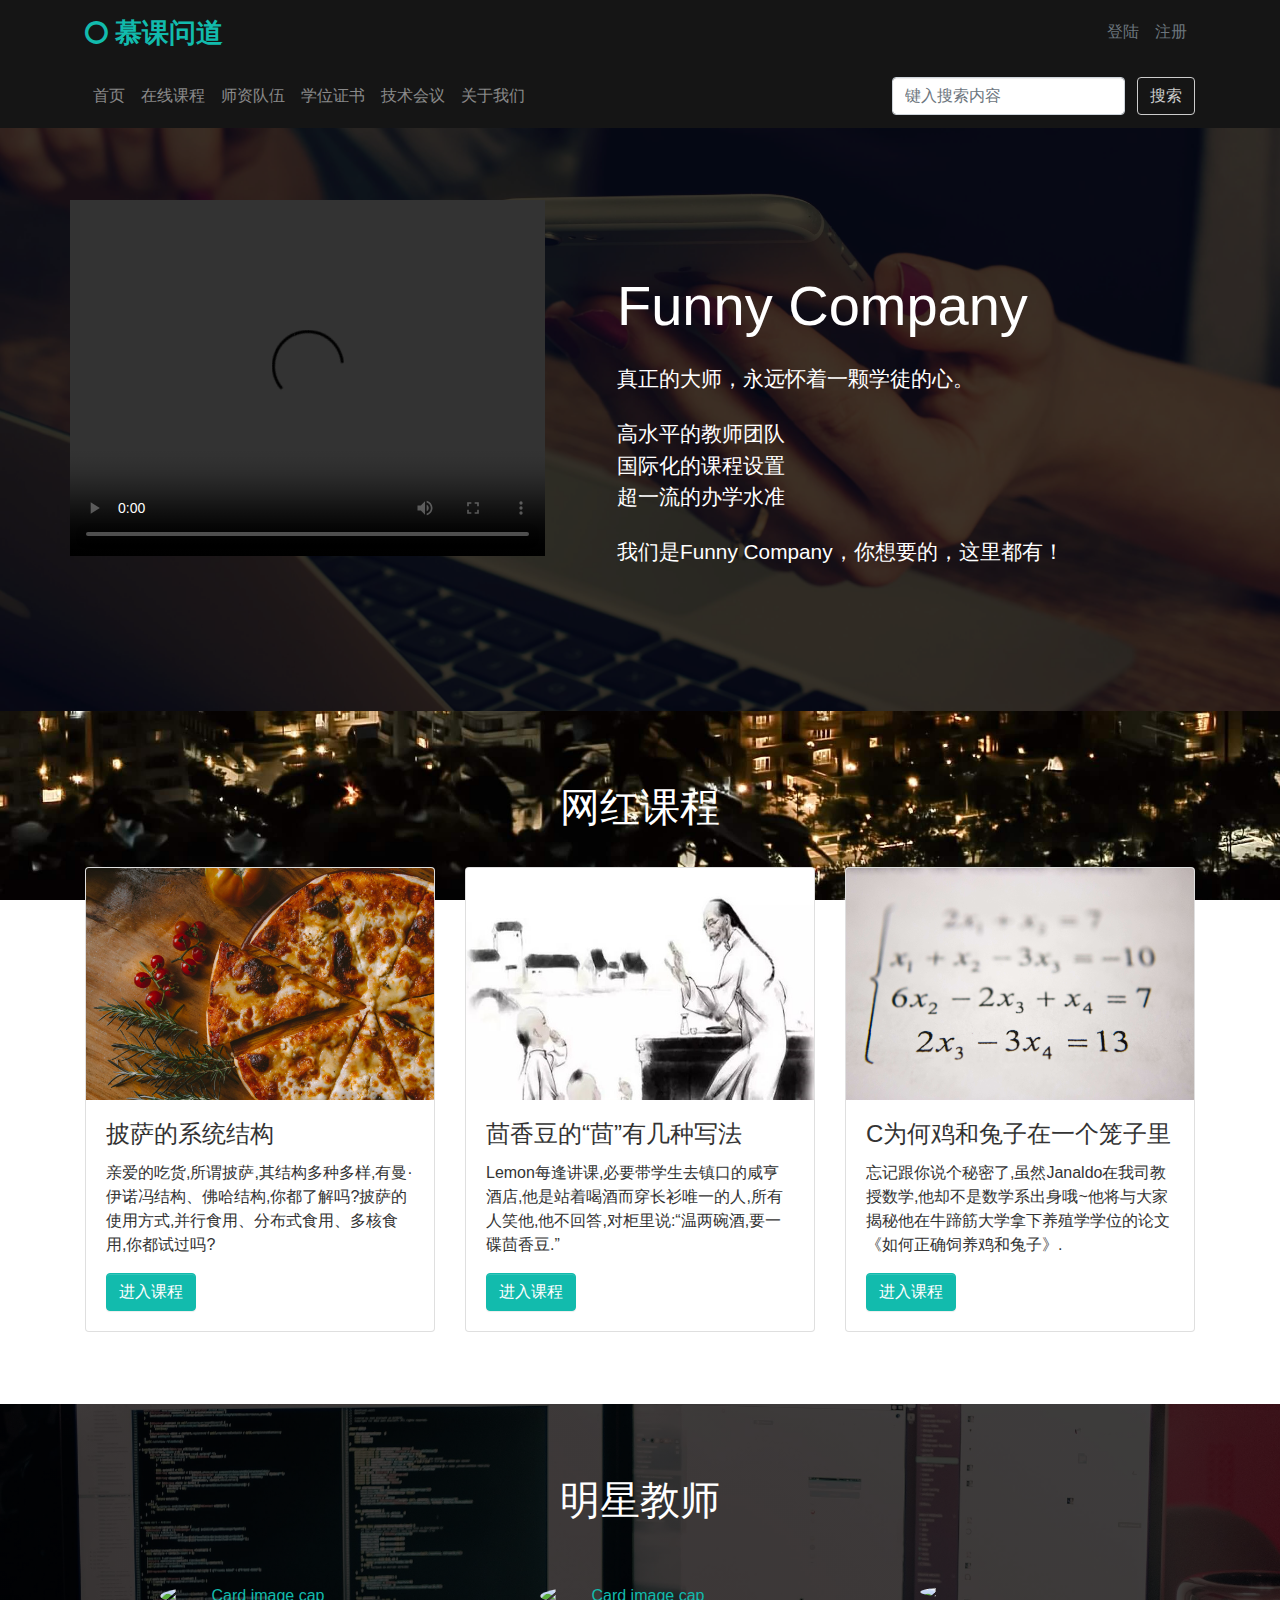
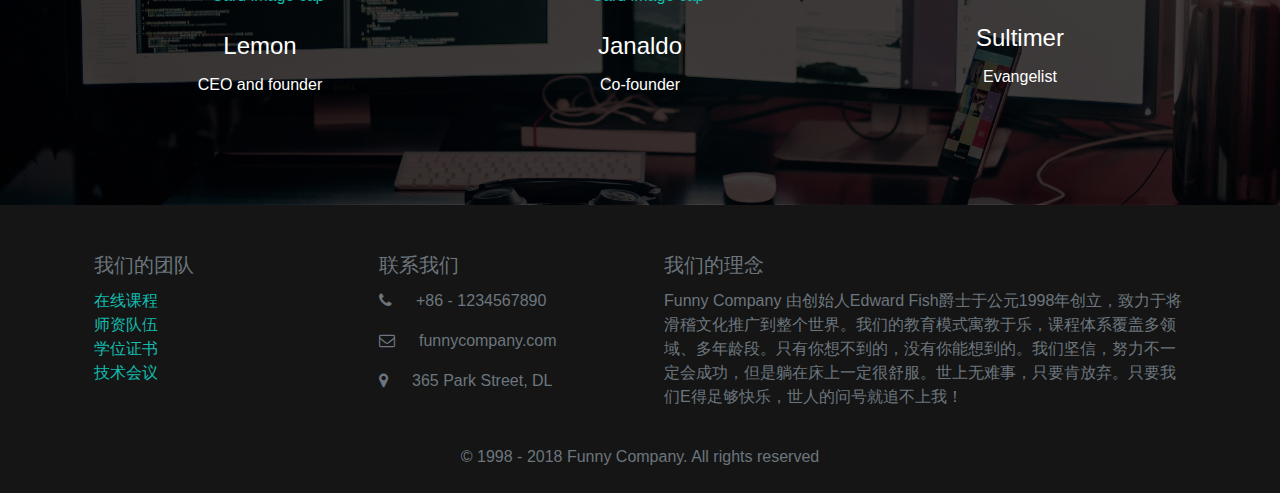
==== commit 457bedcc: "Add ours blog" ====
--- a/index.html
+++ b/index.html
@@ -257,18 +257,27 @@
             </div>
         </div>
         <div class="row">
-            <div class="col-lg-4 col-md-6 p-4"><img class="img-fluid d-block mb-3 mx-auto rounded-circle"
+            <div class="col-lg-4 col-md-6 p-4">
+                <a href = "https://bye-lemon.github.io">
+                    <img class="img-fluid d-block mb-3 mx-auto rounded-circle"
                                                     src="img/ours/Lemon.jpg" alt="Card image cap" width="200">
+                    </a>
                 <h4><b>Lemon</b></h4>
                 <p class="mb-0">CEO and founder</p>
             </div>
-            <div class="col-lg-4 col-md-6 p-4"><img class="img-fluid d-block mb-3 mx-auto rounded-circle"
+            <div class="col-lg-4 col-md-6 p-4">
+                <a href = "https://janaldochen.github.io">
+                <img class="img-fluid d-block mb-3 mx-auto rounded-circle"
                                                     src="img/ours/Janaldo.jpg" alt="Card image cap" width="200">
+                </a>
                 <h4><b>Janaldo</b></h4>
                 <p class="mb-0">Co-founder</p>
             </div>
-            <div class="col-lg-4 p-4"><img class="img-fluid d-block mb-3 mx-auto rounded-circle"
+            <div class="col-lg-4 p-4">
+                <a href = "https://sultimer.github.io">
+                <img class="img-fluid d-block mb-3 mx-auto rounded-circle"
                                            src="img/ours/Sultimer.JPG" width="200">
+                </a>
                 <h4><b>Sultimer</b></h4>
                 <p class="mb-0">Evangelist</p>
             </div>
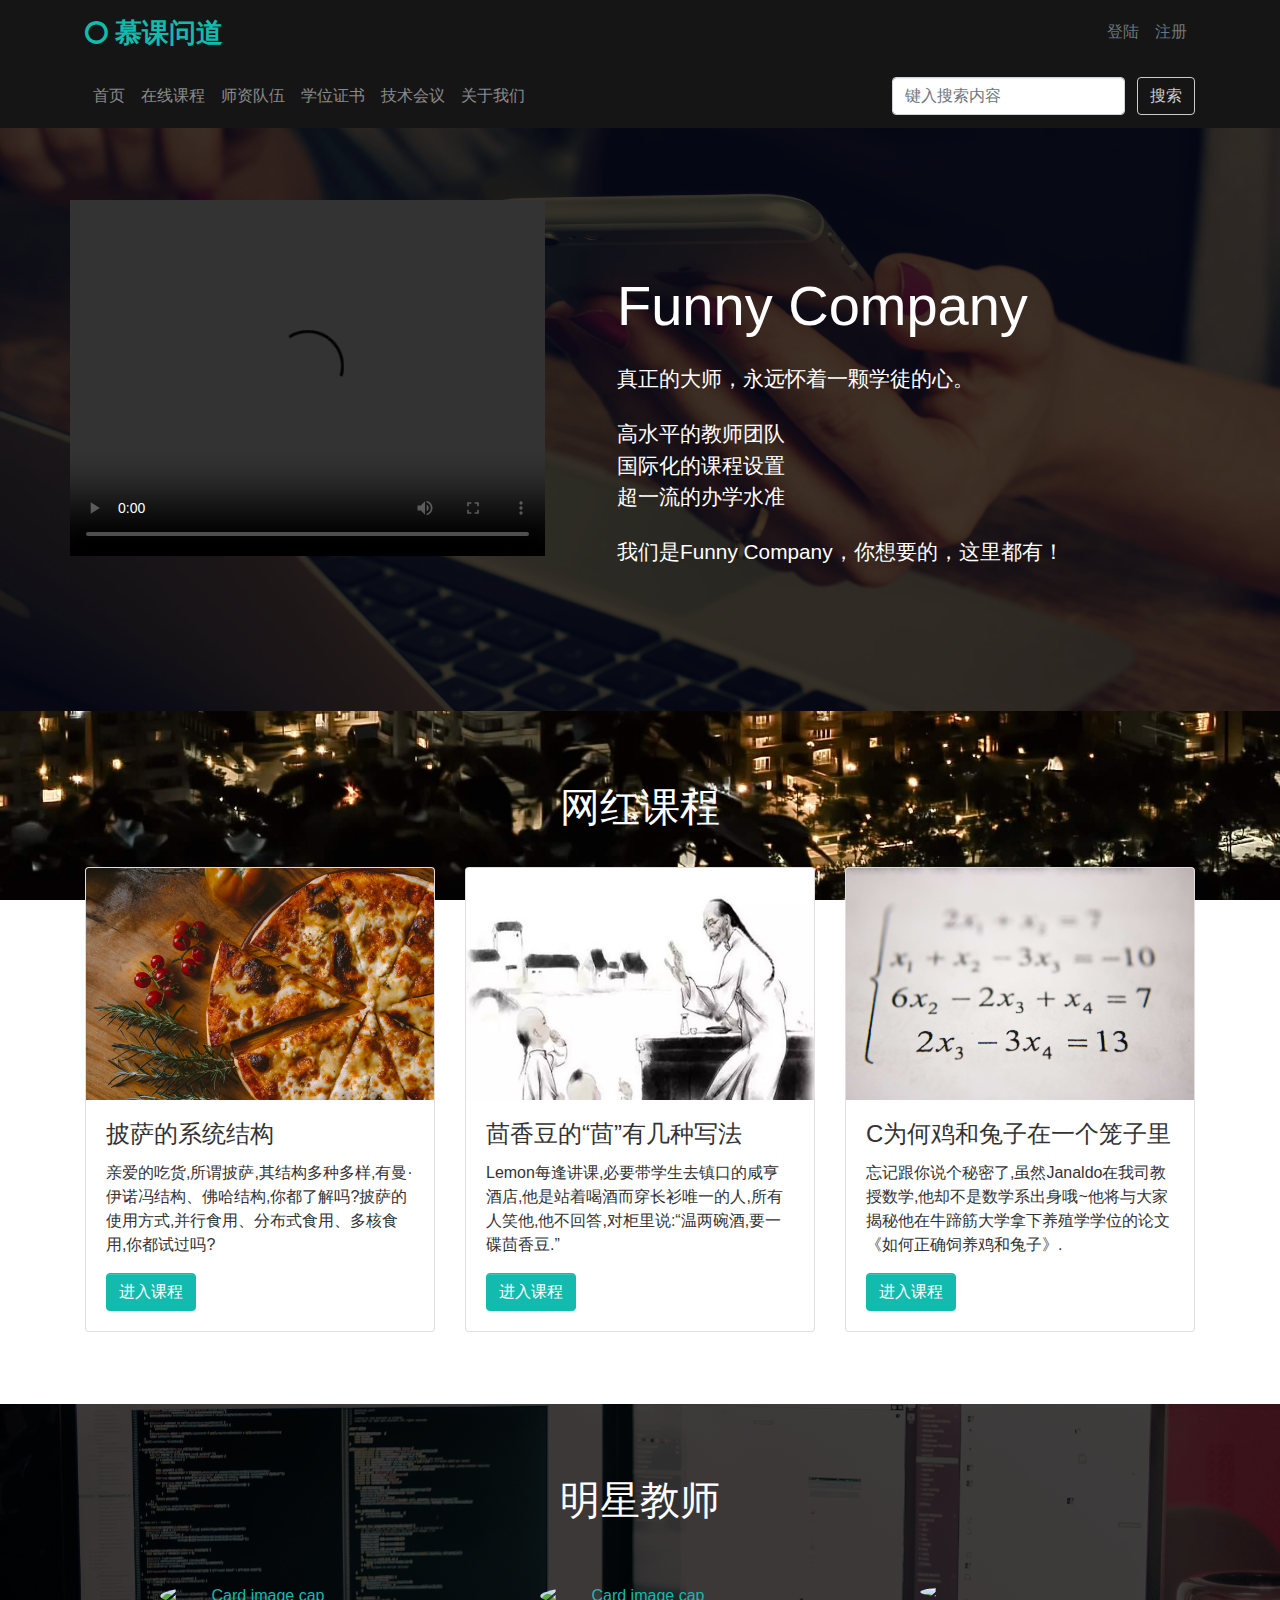
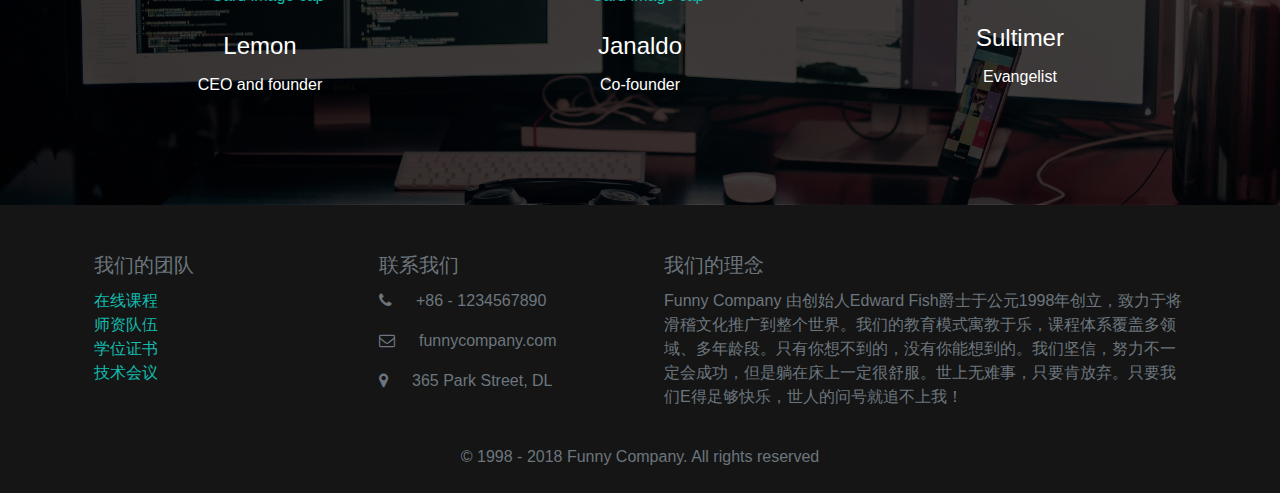
==== commit d4cee118: "Fix Some Bugs" ====
--- a/index.html
+++ b/index.html
@@ -258,25 +258,25 @@
         </div>
         <div class="row">
             <div class="col-lg-4 col-md-6 p-4">
-                <a href = "https://bye-lemon.github.io">
+                <a href="https://bye-lemon.github.io">
                     <img class="img-fluid d-block mb-3 mx-auto rounded-circle"
-                                                    src="img/ours/Lemon.jpg" alt="Card image cap" width="200">
-                    </a>
+                         src="img/ours/Lemon.jpg" alt="Card image cap" width="200">
+                </a>
                 <h4><b>Lemon</b></h4>
                 <p class="mb-0">CEO and founder</p>
             </div>
             <div class="col-lg-4 col-md-6 p-4">
-                <a href = "https://janaldochen.github.io">
-                <img class="img-fluid d-block mb-3 mx-auto rounded-circle"
-                                                    src="img/ours/Janaldo.jpg" alt="Card image cap" width="200">
+                <a href="https://janaldochen.github.io">
+                    <img class="img-fluid d-block mb-3 mx-auto rounded-circle"
+                         src="img/ours/Janaldo.jpg" alt="Card image cap" width="200">
                 </a>
                 <h4><b>Janaldo</b></h4>
                 <p class="mb-0">Co-founder</p>
             </div>
             <div class="col-lg-4 p-4">
-                <a href = "https://sultimer.github.io">
-                <img class="img-fluid d-block mb-3 mx-auto rounded-circle"
-                                           src="img/ours/Sultimer.JPG" width="200">
+                <a href="https://sultimer.github.io">
+                    <img class="img-fluid d-block mb-3 mx-auto rounded-circle"
+                         src="img/ours/Sultimer.JPG" width="200">
                 </a>
                 <h4><b>Sultimer</b></h4>
                 <p class="mb-0">Evangelist</p>
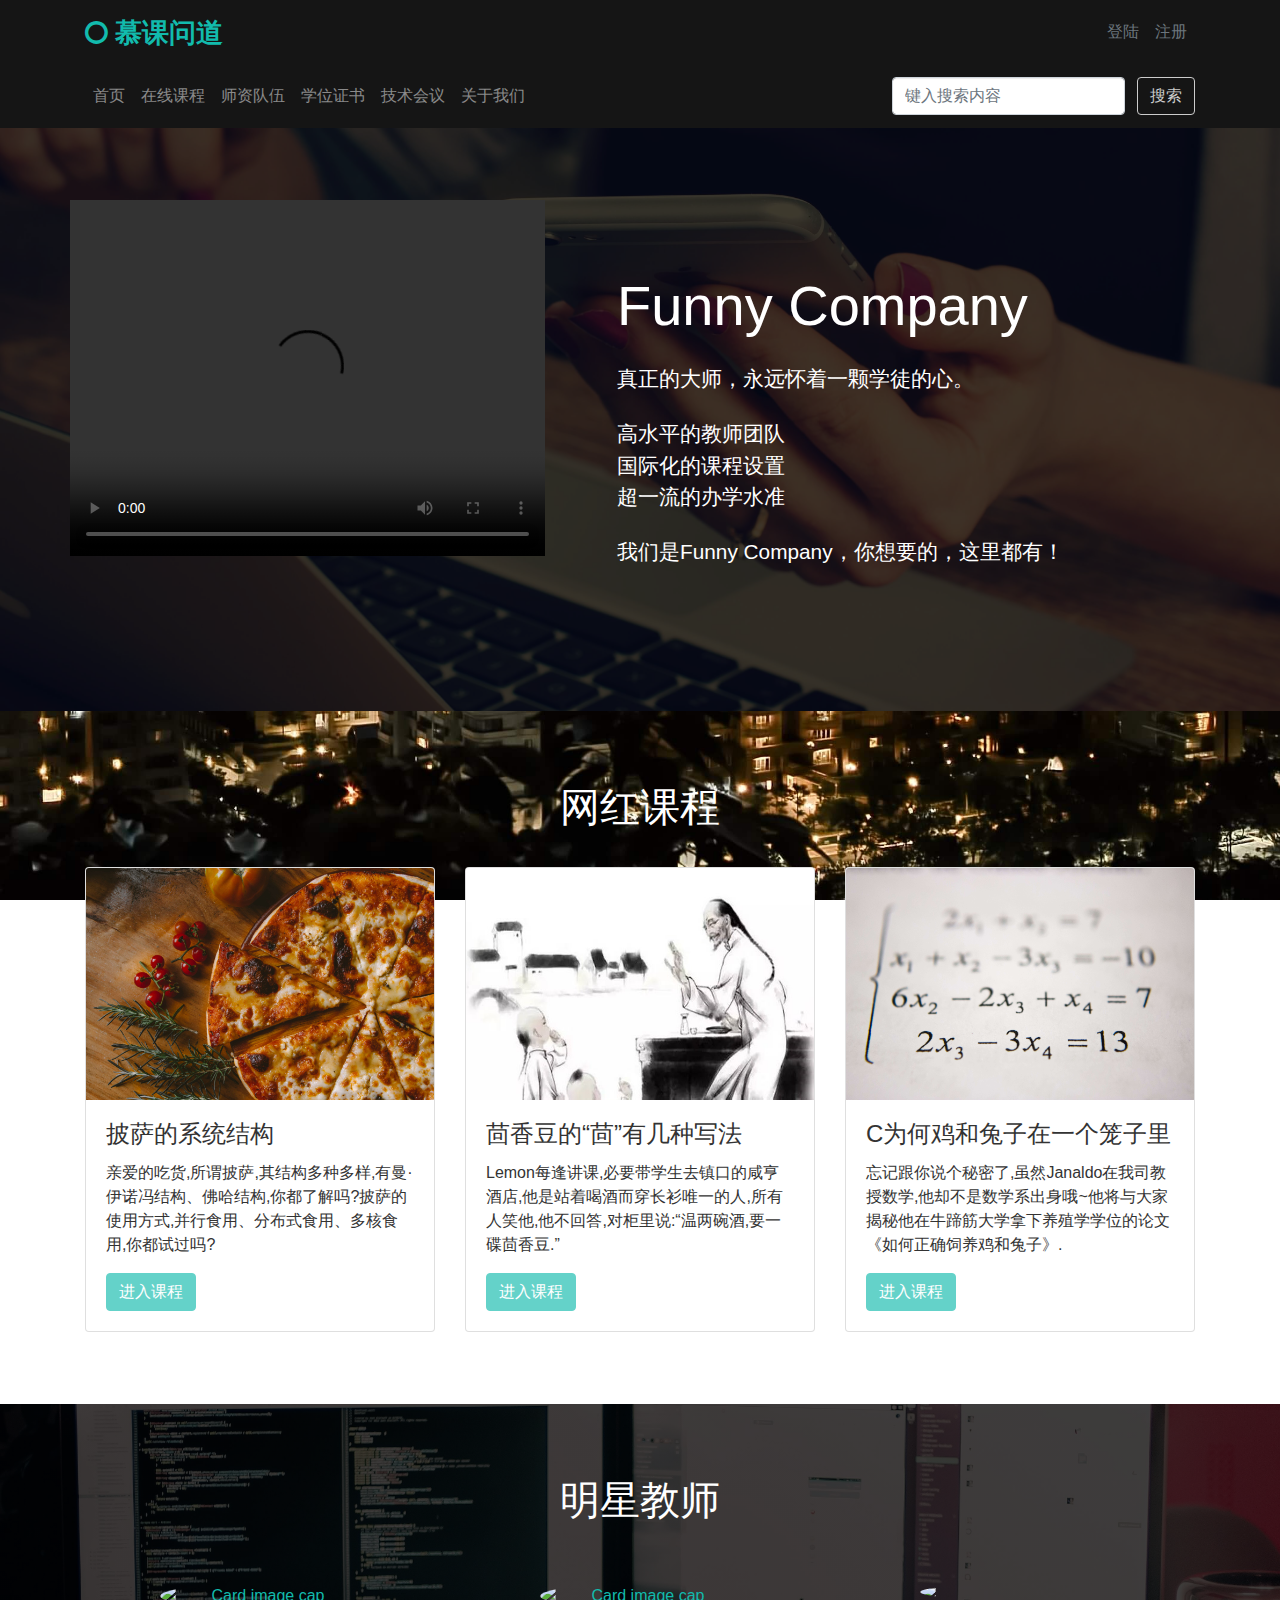
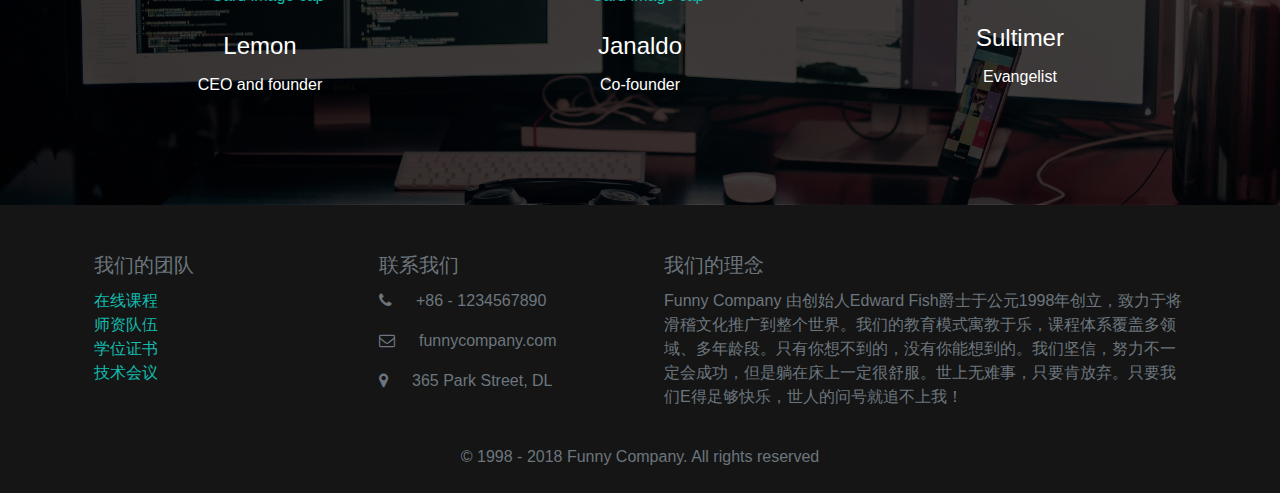
==== commit 069f1f2f: "404 Page Added" ====
--- a/index.html
+++ b/index.html
@@ -222,7 +222,7 @@
                     <div class="card-body">
                         <h4 class="card-title">披萨的系统结构</h4>
                         <p class="card-text">亲爱的吃货,所谓披萨,其结构多种多样,有曼·伊诺冯结构、佛哈结构,你都了解吗?披萨的使用方式,并行食用、分布式食用、多核食用,你都试过吗?</p>
-                        <a href="#" class="btn btn-primary">进入课程</a>
+                        <a href="#" class="btn btn-primary disabled">进入课程</a>
                     </div>
                 </div>
             </div>
@@ -231,7 +231,7 @@
                     <div class="card-body">
                         <h4 class="card-title">茴香豆的“茴”有几种写法</h4>
                         <p class="card-text">Lemon每逢讲课,必要带学生去镇口的咸亨酒店,他是站着喝酒而穿长衫唯一的人,所有人笑他,他不回答,对柜里说:“温两碗酒,要一碟茴香豆.”</p>
-                        <a href="#" class="btn btn-primary">进入课程</a>
+                        <a href="#" class="btn btn-primary disabled">进入课程</a>
                     </div>
                 </div>
             </div>
@@ -241,7 +241,7 @@
                         <h4 class="card-title">C为何鸡和兔子在一个笼子里</h4>
                         <p class="card-text">
                             忘记跟你说个秘密了,虽然Janaldo在我司教授数学,他却不是数学系出身哦~他将与大家揭秘他在牛蹄筋大学拿下养殖学学位的论文《如何正确饲养鸡和兔子》.</p> <a href="#"
-                                                                                                               class="btn btn-primary">进入课程</a>
+                                                                                                               class="btn btn-primary disabled">进入课程</a>
                     </div>
                 </div>
             </div>
